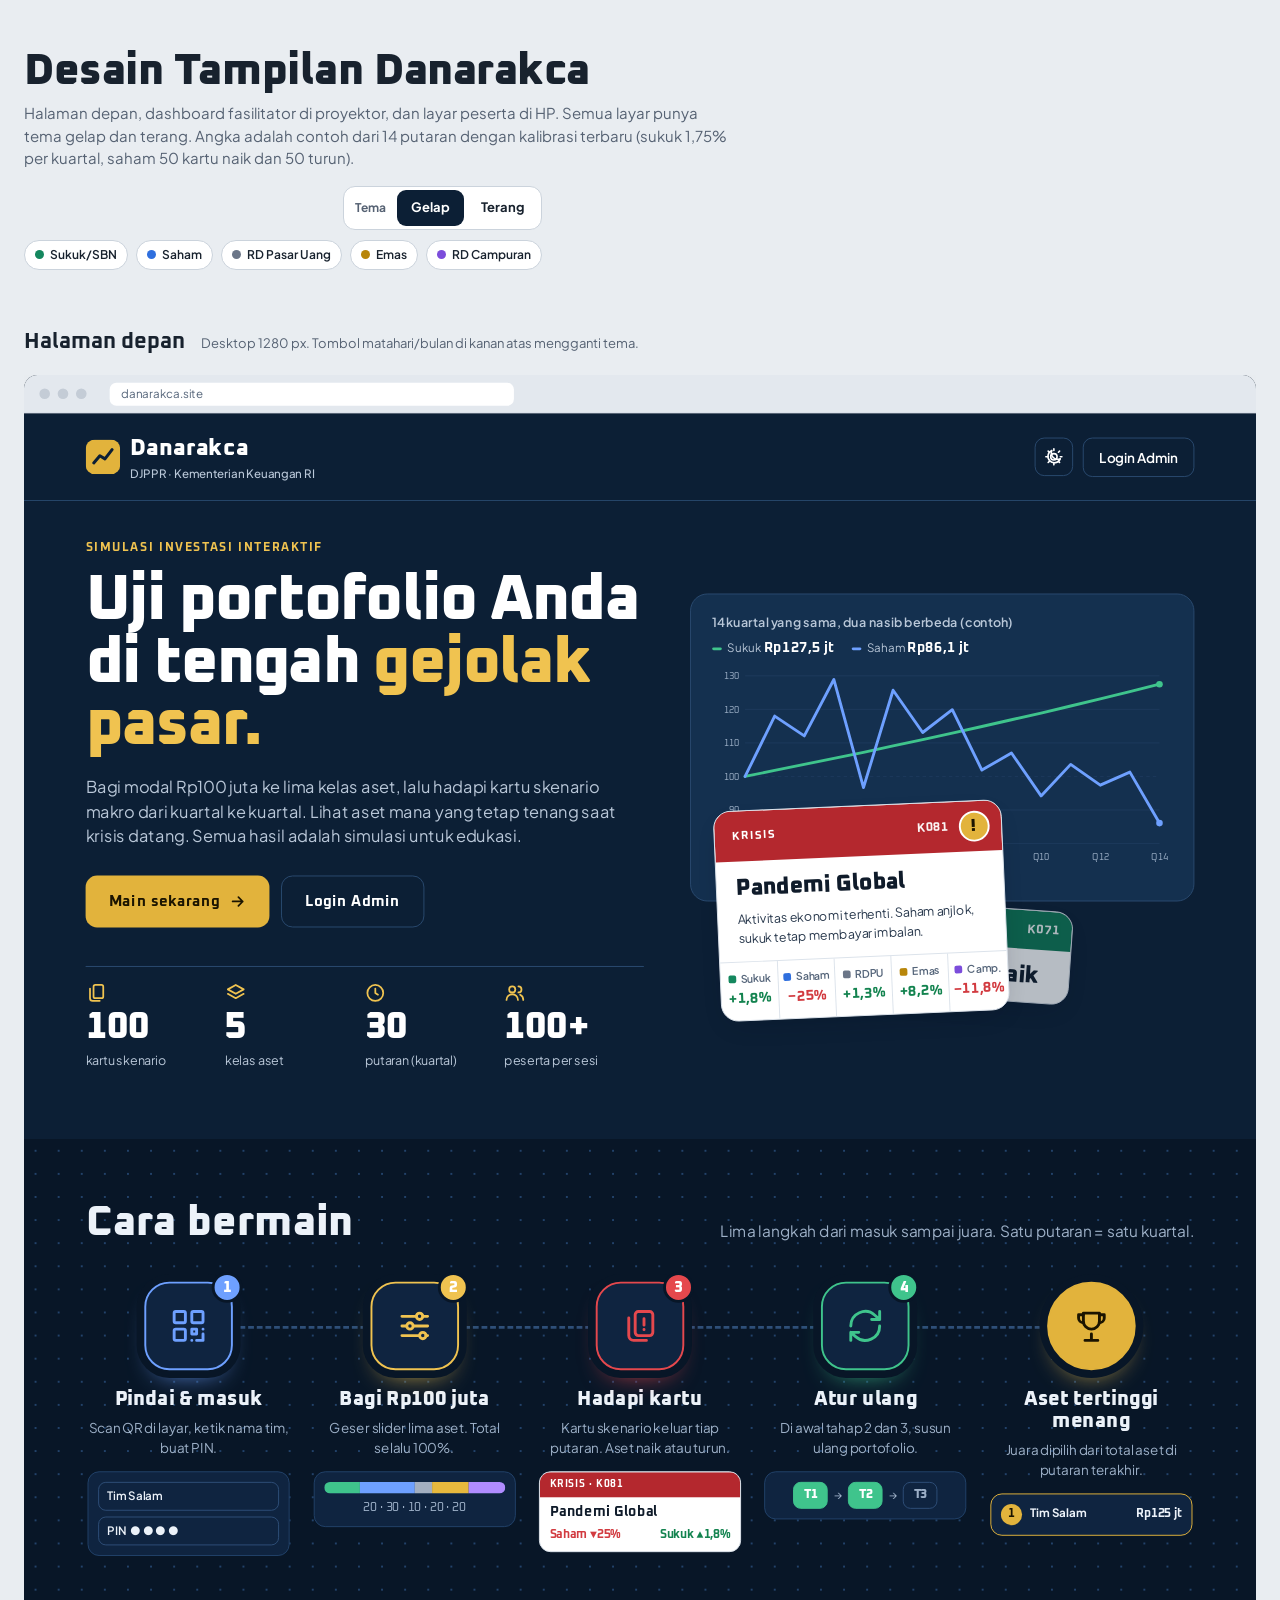
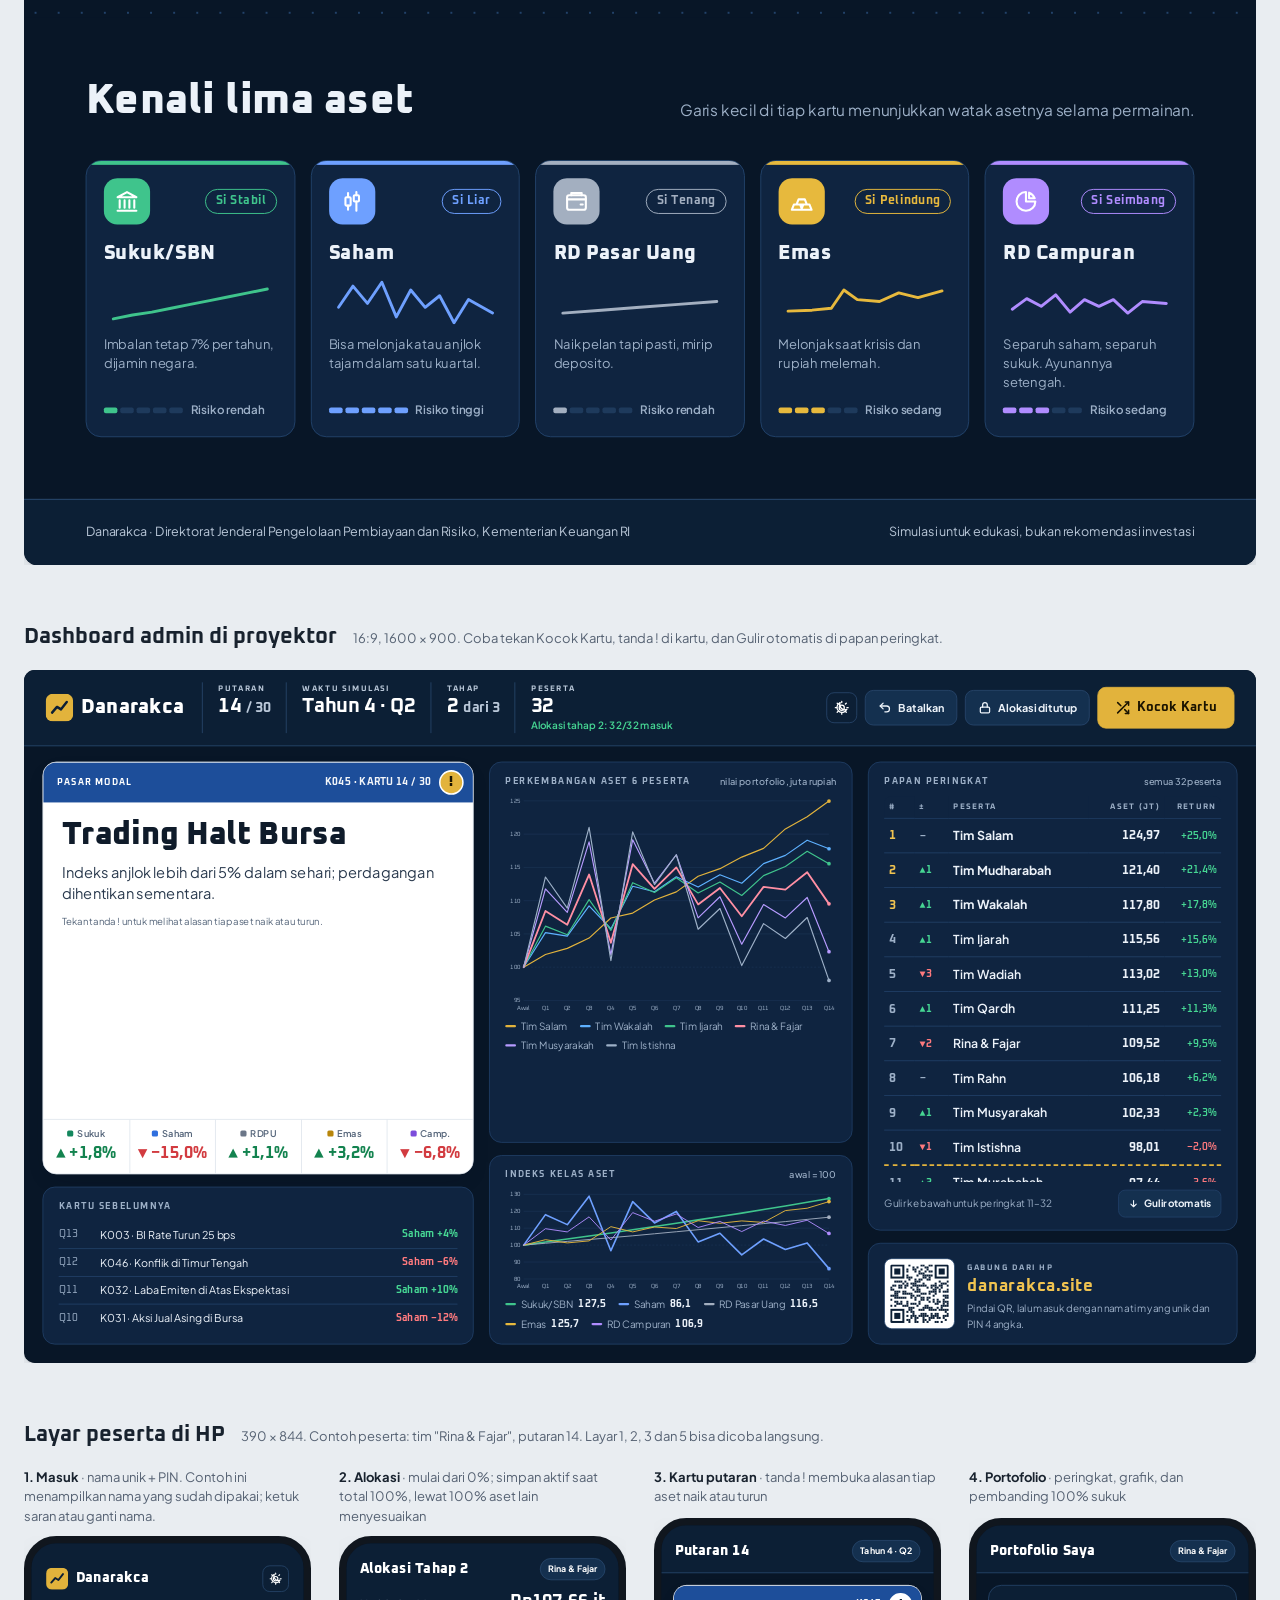
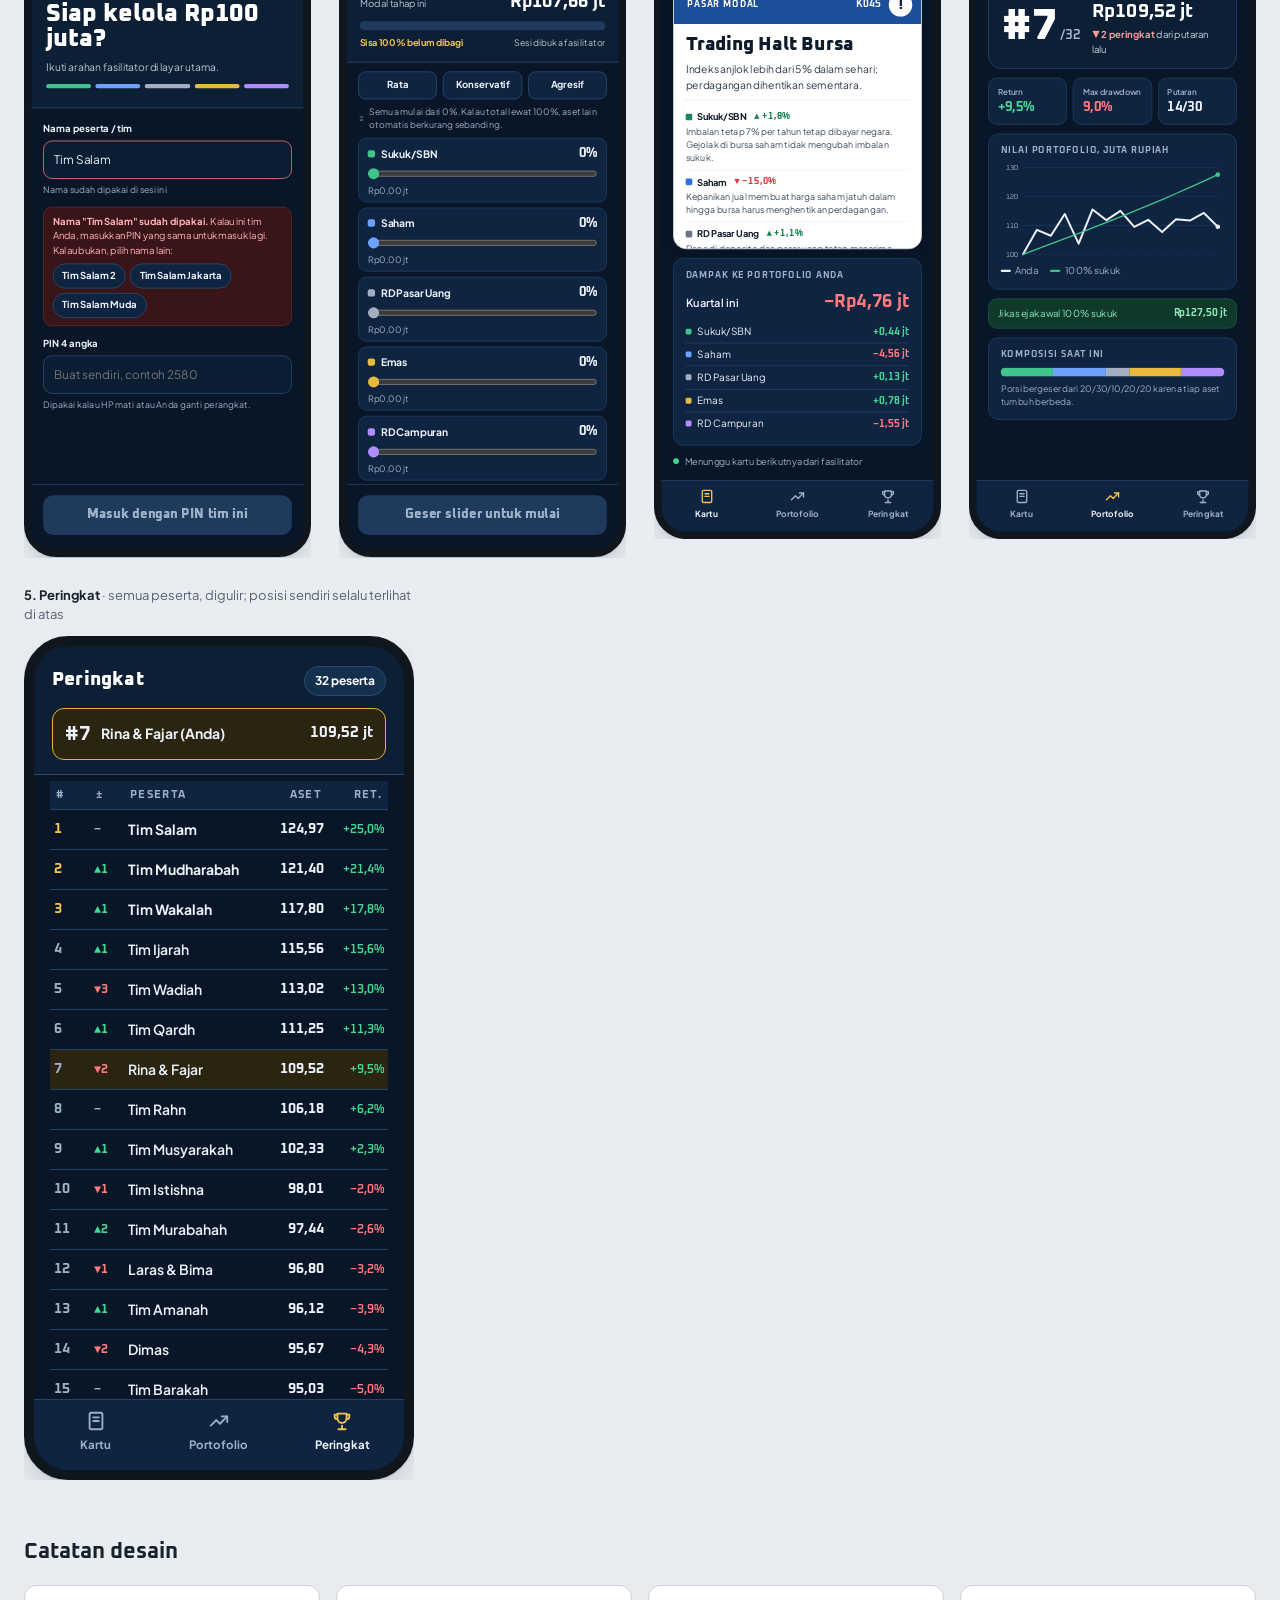
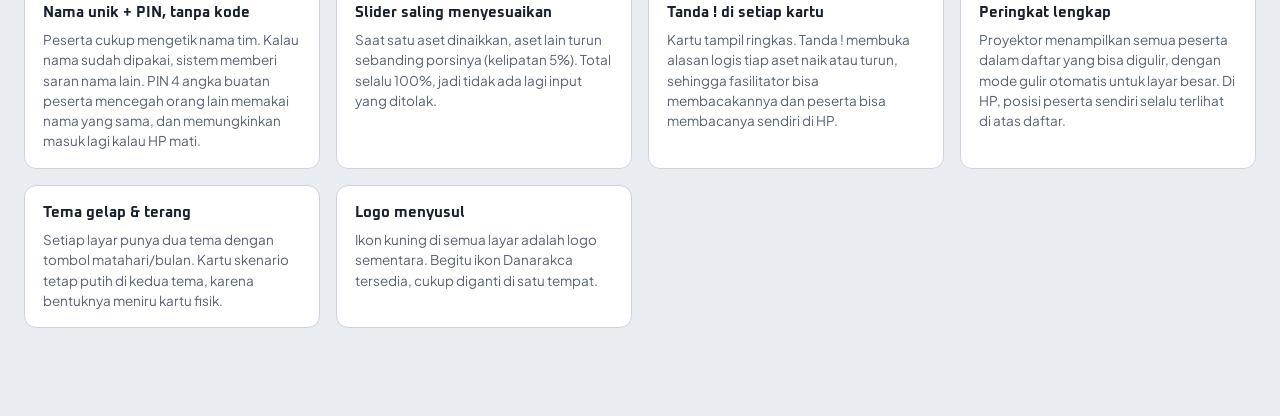
==== index.html @ 81eacc50 "Add files via upload" ====
<!doctype html>
<html lang="id">
<head>
<meta charset="utf-8">
<meta name="viewport" content="width=device-width,initial-scale=1,viewport-fit=cover">
</head>
<body>
<title>Desain Tampilan Danarakca</title>
<meta name="claude:viewport-fit-sides" content="cover">
<link rel="preconnect" href="https://fonts.googleapis.com">
<link rel="preconnect" href="https://fonts.gstatic.com" crossorigin>
<link rel="stylesheet" href="https://fonts.googleapis.com/css2?family=Oxanium:wght@500;600;700;800&family=Plus+Jakarta+Sans:wght@400;500;600;700&display=swap">
<style>
/* Layout: kanvas netral berisi bingkai mockup (desktop, proyektor 16:9, HP) yang diskalakan agar muat lebar layar. Setiap bingkai punya tema UI gelap/terang sendiri. */
:root{
  --cv-bg:#E9EDF1; --cv-ink:#18222E; --cv-muted:#566273; --cv-line:#CBD3DC; --cv-chip:#FFFFFF; --cv-sel:#0C1F35; --cv-sel-ink:#FFFFFF;
  --f-display:"Oxanium","Plus Jakarta Sans",system-ui,sans-serif;
  --f-body:"Plus Jakarta Sans",system-ui,-apple-system,"Segoe UI",sans-serif;
  --f-num:"Oxanium",ui-monospace,"SFMono-Regular",Menlo,monospace;
  /* kartu skenario = "kartu fisik", selalu terang di kedua tema */
  --k-bg:#FFFFFF; --k-ink:#0F1B2A; --k-muted:#55657A; --k-line:#DCE3EB; --k-soft:#F3F6FA;
  --k-up:#13834F; --k-down:#D23B40;
  --k-sukuk:#14875E; --k-saham:#2F6FDE; --k-rdpu:#6B7688; --k-emas:#B8860B; --k-camp:#7C4DDB;
}
@media (prefers-color-scheme: dark){:root:not([data-theme="light"]){--cv-bg:#13171C;--cv-ink:#E6EBF1;--cv-muted:#9AA6B5;--cv-line:#2C3540;--cv-chip:#1C232B;--cv-sel:#E2B33C;--cv-sel-ink:#1B1400;color-scheme:dark}}
:root[data-theme="dark"]{--cv-bg:#13171C;--cv-ink:#E6EBF1;--cv-muted:#9AA6B5;--cv-line:#2C3540;--cv-chip:#1C232B;--cv-sel:#E2B33C;--cv-sel-ink:#1B1400;color-scheme:dark}

/* ===== token UI Danarakca: gelap & terang ===== */
.ui[data-ui="dark"]{
  --u-bg:#081627; --u-band:#0C1F35; --u-surface:#0F2440; --u-surface-2:#14304F; --u-ink:#ECF2F9; --u-muted:#9DB0C7; --u-line:#22426A;
  --u-band-ink:#FFFFFF; --u-band-muted:#B9C7D8; --u-band-line:#2A4A70;
  --u-gold:#E2B33C; --u-gold-text:#F0C350; --u-on-gold:#1B1400;
  --u-up:#46D693; --u-down:#FF7A7E; --u-input:#0B1D33; --u-input-line:#2E4F78; --u-track:#1E3A5C;
  --u-bench-bg:#0F3A2B; --u-bench-ink:#8FE6BC; --u-bench-line:#1E5A42;
  --u-err-bg:#3A1518; --u-err-ink:#FFB4B7; --u-err-line:#6A2A2F;
  --u-me:#2A2410;
  --c-sukuk:#3FC48C; --c-saham:#6EA0FF; --c-rdpu:#A3AFC0; --c-emas:#E7B93D; --c-camp:#B08CFF;
  --t1:#E2B33C; --t2:#5EB1FF; --t3:#3FC48C; --t4:#FF8FA3; --t5:#B79BFF; --t6:#9DB0C7;
  --g-grid:#1F3B5E; --g-tick:#9DB0C7;
  color-scheme:dark;
}
.ui[data-ui="light"]{
  --u-bg:#F3F6FA; --u-band:#FFFFFF; --u-surface:#FFFFFF; --u-surface-2:#EEF2F7; --u-ink:#0F1B2A; --u-muted:#55657A; --u-line:#DCE3EB;
  --u-band-ink:#0C1F35; --u-band-muted:#4D5E73; --u-band-line:#D3DBE5;
  --u-gold:#E2B33C; --u-gold-text:#8A6400; --u-on-gold:#1B1400;
  --u-up:#13834F; --u-down:#D23B40; --u-input:#FFFFFF; --u-input-line:#C3CDD9; --u-track:#E3E8EE;
  --u-bench-bg:#E8F5EF; --u-bench-ink:#0D5A3D; --u-bench-line:#BFE3D2;
  --u-err-bg:#FDECEC; --u-err-ink:#9B1C22; --u-err-line:#F3C2C4;
  --u-me:#FFF6DB;
  --c-sukuk:#14875E; --c-saham:#2F6FDE; --c-rdpu:#6B7688; --c-emas:#B8860B; --c-camp:#7C4DDB;
  --t1:#B8860B; --t2:#2F6FDE; --t3:#14875E; --t4:#C2366F; --t5:#7C4DDB; --t6:#6B7688;
  --g-grid:#E3E8EE; --g-tick:#55657A;
  color-scheme:light;
}
.ui{background:var(--u-bg);color:var(--u-ink)}

*{box-sizing:border-box}
[hidden]{display:none!important}
body{background:var(--cv-bg);color:var(--cv-ink);font-family:var(--f-body);font-size:15px;line-height:1.5;
  padding-left:max(16px,env(safe-area-inset-left,0px));padding-right:max(16px,env(safe-area-inset-right,0px));padding-block:40px 80px}
.wrap{max-width:1680px;margin:0 auto;display:flex;flex-direction:column;gap:56px}
.cv-head{display:flex;flex-wrap:wrap;gap:16px 40px;align-items:flex-end;justify-content:space-between}
.cv-head h1{font-family:var(--f-display);font-weight:800;font-size:clamp(28px,4vw,44px);line-height:1.05;margin:0;letter-spacing:-.01em;text-wrap:balance}
.cv-head p{margin:8px 0 0;color:var(--cv-muted);max-width:64ch}
.cv-tools{display:flex;flex-direction:column;gap:10px;align-items:flex-end}
.seg{display:inline-flex;border:1px solid var(--cv-line);border-radius:12px;padding:3px;background:var(--cv-chip);gap:3px}
.seg span{font-size:12px;font-weight:700;color:var(--cv-muted);padding:0 8px;align-self:center}
.seg button{border:0;background:none;color:var(--cv-ink);font-weight:700;font-size:13px;padding:8px 14px;border-radius:9px;min-height:36px}
.seg button[aria-pressed="true"]{background:var(--cv-sel);color:var(--cv-sel-ink)}
.legend{display:flex;flex-wrap:wrap;gap:8px}
.legend span{display:inline-flex;align-items:center;gap:6px;font-size:12px;font-weight:600;padding:5px 10px;border-radius:999px;background:var(--cv-chip);border:1px solid var(--cv-line)}
.legend i{width:9px;height:9px;border-radius:50%;display:block}
section.board{display:flex;flex-direction:column;gap:16px;min-width:0}
.board-head{display:flex;flex-wrap:wrap;align-items:baseline;gap:6px 16px}
.board-head h2{font-family:var(--f-display);font-size:22px;font-weight:700;margin:0}
.board-head small{color:var(--cv-muted);font-size:13px}
.scaler{position:relative;width:100%;overflow:hidden}
.scaler>.frame{position:absolute;top:0;left:0;transform-origin:0 0}
.frame{box-shadow:0 1px 2px rgba(0,0,0,.08),0 18px 40px -18px rgba(10,25,45,.35)}
.phones{display:flex;flex-wrap:wrap;gap:28px}
.phone-col{display:flex;flex-direction:column;gap:10px;min-width:0;flex:1 1 250px;max-width:390px}
.phone-col .cap{font-size:13px;color:var(--cv-muted);min-height:40px}
.phone-col .cap b{color:var(--cv-ink)}
.notes{display:grid;grid-template-columns:repeat(auto-fit,minmax(260px,1fr));gap:16px}
.note{background:var(--cv-chip);border:1px solid var(--cv-line);border-radius:12px;padding:16px 18px;font-size:13.5px}
.note h3{margin:0 0 6px;font-size:15px;font-family:var(--f-display)}
.note p{margin:0;color:var(--cv-muted)}

/* ====== komponen bersama ====== */
.num{font-family:var(--f-num);font-variant-numeric:tabular-nums;font-weight:700}
.mark{display:inline-flex;align-items:center;gap:10px;font-family:var(--f-display);font-weight:800;letter-spacing:.01em}
.mark svg{flex:none}
button{font:inherit;cursor:pointer}
button:focus-visible,a:focus-visible,input:focus-visible{outline:3px solid #E2B33C;outline-offset:2px}
.themebtn{width:40px;height:40px;border-radius:10px;border:1px solid var(--u-band-line);background:transparent;color:var(--u-band-ink);display:inline-flex;align-items:center;justify-content:center}
.ui[data-ui="dark"] .i-sun{display:none} .ui[data-ui="light"] .i-moon{display:none}

/* Kartu skenario (elemen khas) */
.scard{background:var(--k-bg);color:var(--k-ink);border-radius:18px;overflow:hidden;display:flex;flex-direction:column;border:1px solid var(--k-line);box-shadow:0 10px 30px -16px rgba(5,15,30,.45)}
.scard .band{display:flex;justify-content:space-between;align-items:center;gap:10px;padding:10px 12px 10px 18px;color:#fff;font-size:12px;font-weight:700;letter-spacing:.1em;text-transform:uppercase;font-family:var(--f-display)}
.scard .band .right{display:flex;align-items:center;gap:10px}
.scard .band .num{letter-spacing:.02em;font-size:13px;opacity:.95}
.why-btn{width:32px;height:32px;border-radius:50%;border:2px solid #fff;background:#E2B33C;color:#1B1400;font-family:var(--f-display);font-weight:800;font-size:18px;line-height:1;display:inline-flex;align-items:center;justify-content:center;flex:none;padding:0}
.why-btn[aria-expanded="false"]{animation:nudge 2.4s ease-in-out infinite}
.why-btn[aria-expanded="true"]{background:#fff;color:#0C1F35}
@keyframes nudge{0%,80%,100%{transform:scale(1)}88%{transform:scale(1.18)}}
@media (prefers-reduced-motion:reduce){.why-btn{animation:none!important}}
.scard .body{padding:16px 20px 14px;display:flex;flex-direction:column;gap:10px}
.scard h3{font-family:var(--f-display);font-weight:800;margin:0;line-height:1.05;letter-spacing:-.005em;text-wrap:balance}
.scard .narr{margin:0;color:#2A3A4E}
.scard .hint{margin:0;font-size:12.5px;color:var(--k-muted);display:flex;align-items:center;gap:6px}
.reasons{display:flex;flex-direction:column;gap:0;border-top:1px dashed var(--k-line);padding-top:6px}
.reasons div{display:grid;grid-template-columns:auto 1fr;gap:2px 10px;padding:7px 0;border-top:1px solid #EEF1F5;align-items:start}
.reasons div:first-child{border-top:0}
.reasons .rh{display:flex;align-items:center;gap:6px;font-weight:700;font-size:.9em;white-space:nowrap}
.reasons .rh i{width:9px;height:9px;border-radius:2px;display:block}
.reasons .rv{font-family:var(--f-num);font-weight:700;font-size:.9em}
.reasons p{grid-column:1/-1;margin:0;font-size:.86em;color:#3B4A5C;line-height:1.45}
.impact{display:grid;grid-template-columns:repeat(5,1fr);border-top:1px solid var(--k-line);margin-top:auto}
.impact div{padding:9px 4px 11px;text-align:center;display:flex;flex-direction:column;gap:1px;border-left:1px solid var(--k-line)}
.impact div:first-child{border-left:0}
.impact .lab{font-size:11px;font-weight:600;color:var(--k-muted);display:flex;align-items:center;justify-content:center;gap:5px;white-space:nowrap}
.impact .lab i{width:8px;height:8px;border-radius:2px;display:block}
.impact .val{font-family:var(--f-num);font-weight:700;font-size:15px}
.k-up{color:var(--k-up)} .k-down{color:var(--k-down)}
.up{color:var(--u-up)} .down{color:var(--u-down)}

/* ====== 1. LANDING ====== */
.landing{width:1280px;border-radius:14px;overflow:hidden}
.browser{height:40px;background:#E3E8EE;display:flex;align-items:center;gap:8px;padding:0 16px;border-bottom:1px solid #D3DBE5}
.browser i{width:11px;height:11px;border-radius:50%;background:#C4CCD6;display:block}
.browser span{margin-left:16px;flex:1;max-width:420px;height:24px;border-radius:7px;background:#fff;font-size:12px;color:#55657A;display:flex;align-items:center;padding:0 12px}
.l-nav{display:flex;justify-content:space-between;align-items:center;padding:18px 64px;background:var(--u-band);color:var(--u-band-ink);border-bottom:1px solid var(--u-band-line)}
.l-nav .mark{font-size:24px}
.l-nav .org{font-size:12px;color:var(--u-band-muted);font-weight:500;font-family:var(--f-body);letter-spacing:0;display:block}
.l-nav .navr{display:flex;gap:10px;align-items:center}
.l-nav a{color:var(--u-band-ink);font-size:14px;font-weight:600;text-decoration:none;padding:9px 16px;border:1px solid var(--u-band-line);border-radius:10px}
.l-hero{background:var(--u-band);color:var(--u-band-ink);padding:40px 64px 72px;display:grid;grid-template-columns:1.05fr .95fr;gap:48px;align-items:center}
.l-hero .eyebrow{font-size:12px;font-weight:700;letter-spacing:.16em;text-transform:uppercase;color:var(--u-gold-text);font-family:var(--f-display)}
.l-hero h1{font-family:var(--f-display);font-weight:800;font-size:66px;line-height:.98;letter-spacing:-.02em;margin:14px 0 18px}
.l-hero h1 em{font-style:normal;color:var(--u-gold-text)}
.l-hero p{font-size:17px;color:var(--u-band-muted);max-width:50ch;margin:0}
.l-cta{display:flex;gap:12px;margin-top:28px;flex-wrap:wrap}
.btn{display:inline-flex;align-items:center;gap:10px;height:54px;padding:0 24px;border-radius:12px;font-weight:700;font-size:16px;border:0;text-decoration:none;font-family:var(--f-display);letter-spacing:.02em}
.btn-gold{background:var(--u-gold);color:var(--u-on-gold)}
.btn-ghost{background:transparent;color:var(--u-band-ink);border:1px solid var(--u-band-line)}
.l-stats{display:grid;grid-template-columns:repeat(4,1fr);margin-top:40px;border-top:1px solid var(--u-band-line)}
.l-stats div{padding:16px 16px 0 0}
.l-stats b{display:block;font-family:var(--f-display);font-size:38px;font-weight:800;line-height:1}
.l-stats span{font-size:13px;color:var(--u-band-muted)}
.hero-vis{position:relative;height:440px}
.vis-chart{position:absolute;inset:0 0 120px 0;background:var(--u-surface-2);border:1px solid var(--u-band-line);border-radius:18px;padding:20px 22px}
.vis-chart h4{margin:0;font-size:13px;color:var(--u-band-muted);font-weight:600}
.vis-chart .k{display:flex;gap:18px;margin-top:6px;font-size:12px;color:var(--u-band-muted)}
.vis-chart .k b{font-family:var(--f-num);color:var(--u-band-ink);font-size:15px}
.vis-chart .k i{display:inline-block;width:10px;height:3px;border-radius:2px;vertical-align:middle;margin-right:6px}
.vis-card{position:absolute;left:28px;bottom:0;width:300px;transform:rotate(-2.5deg)}
.vis-card .scard h3{font-size:24px}
.vis-card.back{left:96px;bottom:22px;transform:rotate(4deg);opacity:.7}
.l-sec{padding:64px;background:var(--u-bg)}
.l-sec h2{font-family:var(--f-display);font-size:44px;font-weight:800;margin:0;line-height:1}
.l-sec .lead{color:var(--u-muted);margin:0;max-width:46ch;font-size:16px}
.assets{display:grid;grid-template-columns:repeat(5,1fr);gap:16px}
.asset p{margin:0;font-size:13.5px;color:var(--u-muted)}
.risk{display:flex;align-items:center;gap:8px;font-size:12px;color:var(--u-muted);margin-top:auto}
.risk .bars{display:flex;gap:3px}
.risk .bars i{width:14px;height:6px;border-radius:2px;background:var(--u-track);display:block}
.l-foot{background:var(--u-band);color:var(--u-band-muted);font-size:13px;padding:24px 64px;display:flex;justify-content:space-between;border-top:1px solid var(--u-band-line)}


/* landing: cara bermain & aset (revisi) */
.board-bg{background-color:var(--u-bg);background-image:radial-gradient(var(--u-line) 1.2px,transparent 1.2px);background-size:24px 24px}
.sec-head{display:flex;justify-content:space-between;align-items:flex-end;gap:24px;flex-wrap:wrap;margin-bottom:40px}
.sec-head .lead{margin:0}
.l-stats div{display:flex;flex-direction:column;gap:6px}
.l-stats svg{color:var(--u-gold-text)}
.howto{list-style:none;margin:0;padding:0;position:relative;display:grid;grid-template-columns:repeat(5,1fr);gap:20px}
.howto::before{content:"";position:absolute;left:10%;right:10%;top:46px;border-top:3px dashed var(--u-input-line)}
.stage{position:relative;display:flex;flex-direction:column;align-items:center;text-align:center;gap:8px}
.node{width:92px;height:92px;border-radius:26px;background:var(--u-surface);border:2.5px solid var(--sc);color:var(--sc);display:flex;align-items:center;justify-content:center;position:relative;box-shadow:0 0 0 8px var(--u-bg),0 14px 28px -12px var(--sc)}
.node.goal{background:var(--u-gold);border-color:var(--u-gold);color:#1B1400;border-radius:50%}
.node .lv{position:absolute;top:-12px;right:-12px;min-width:32px;height:32px;padding:0 8px;border-radius:999px;background:var(--sc);color:#fff;font-family:var(--f-display);font-weight:800;font-size:16px;display:flex;align-items:center;justify-content:center;border:3px solid var(--u-bg)}
.stage h3{font-family:var(--f-display);font-size:21px;font-weight:800;margin:10px 0 0;line-height:1.1}
.stage p{margin:0;font-size:14px;color:var(--u-muted);max-width:24ch}
.mini{margin-top:6px;width:100%;max-width:210px;background:var(--u-surface);border:1px solid var(--u-line);border-radius:12px;padding:10px;display:flex;flex-direction:column;gap:6px;font-size:12px;text-align:left}
.mini .fake{display:block;border:1px solid var(--u-input-line);border-radius:8px;padding:5px 8px;color:var(--u-ink);font-weight:600}
.mini-cap{font-family:var(--f-num);color:var(--u-muted);text-align:center}
.mini-card{background:#fff;color:#0F1B2A;border-color:#DCE3EB;padding:0;overflow:hidden;gap:4px}
.mini-card .mc-band{background:#B4282E;color:#fff;font-family:var(--f-display);font-weight:700;font-size:10.5px;letter-spacing:.08em;padding:5px 10px}
.mini-card b{font-family:var(--f-display);font-size:15px;padding:0 10px}
.mini-card .mc-row{display:flex;justify-content:space-between;padding:0 10px 8px;font-family:var(--f-num);font-weight:700}
.tahap{display:flex;align-items:center;justify-content:center;gap:6px}
.tahap i{font-style:normal;font-family:var(--f-display);font-weight:800;padding:4px 10px;border-radius:8px;border:1.5px solid var(--u-input-line);color:var(--u-muted)}
.tahap i.on{background:var(--c-sukuk);border-color:var(--c-sukuk);color:#fff}
.tahap em{font-style:normal;color:var(--u-muted)}
.podium{flex-direction:row;justify-content:space-between;align-items:center;font-weight:700;border-color:var(--u-gold)}
.podium b{display:inline-flex;width:22px;height:22px;border-radius:50%;background:var(--u-gold);color:#1B1400;align-items:center;justify-content:center;margin-right:6px;font-family:var(--f-display)}
.asset{border-radius:16px;padding:18px;background:var(--u-surface);border:1px solid var(--u-line);display:flex;flex-direction:column;gap:10px;position:relative;overflow:hidden}
.asset::after{content:"";position:absolute;left:0;right:0;top:0;height:4px;background:var(--ac)}
.a-top{display:flex;justify-content:space-between;align-items:center}
.a-ico{width:48px;height:48px;border-radius:14px;background:var(--ac);color:#fff;display:flex;align-items:center;justify-content:center}
.a-type{font-family:var(--f-display);font-weight:700;font-size:12px;letter-spacing:.06em;color:var(--ac);border:1.5px solid var(--ac);border-radius:999px;padding:3px 10px}
.asset h3{margin:4px 0 0;font-family:var(--f-display);font-size:21px;font-weight:800}
.spark{width:100%;height:48px;display:block}
.spark polyline{fill:none;stroke:var(--ac);stroke-width:3;stroke-linejoin:round;stroke-linecap:round}
.asset .risk{font-weight:600}
.asset .risk .bars i.f{background:var(--ac)}

/* ====== 2. PROYEKTOR ====== */
.proj{width:1600px;height:900px;border-radius:14px;overflow:hidden;display:grid;grid-template-rows:auto 1fr;font-size:16px}
.pj-top{display:flex;align-items:center;gap:24px;padding:16px 28px;background:var(--u-band);color:var(--u-band-ink);border-bottom:1px solid var(--u-band-line)}
.pj-top .mark{font-size:26px}
.pj-kpis{display:flex;margin-right:auto}
.pj-kpi{padding:0 20px;border-left:1px solid var(--u-band-line);display:flex;flex-direction:column}
.pj-kpi small{font-size:11px;letter-spacing:.14em;text-transform:uppercase;color:var(--u-band-muted);font-weight:700;font-family:var(--f-display)}
.pj-kpi b{font-family:var(--f-display);font-size:26px;font-weight:700;line-height:1.15}
.pj-kpi .dim{color:var(--u-band-muted);font-size:18px}
.pj-kpi .ok{color:var(--u-up);font-size:13px;font-weight:600}
.pj-actions{display:flex;gap:10px;align-items:center}
.pbtn{height:46px;padding:0 16px;border-radius:11px;border:1px solid var(--u-band-line);background:var(--u-surface-2);color:var(--u-ink);font-weight:700;font-size:14px;display:inline-flex;align-items:center;gap:8px}
.pbtn.go{background:var(--u-gold);color:var(--u-on-gold);border-color:var(--u-gold);font-size:17px;padding:0 22px;height:54px;font-family:var(--f-display);letter-spacing:.03em}
.pj-main{display:grid;grid-template-columns:560px 1fr 480px;gap:20px;padding:20px 24px 24px;min-height:0}
.pj-col{display:flex;flex-direction:column;gap:16px;min-height:0;min-width:0}
.pj-panel{background:var(--u-surface);border:1px solid var(--u-line);border-radius:16px;padding:16px 20px;min-width:0}
.pj-panel h4{margin:0 0 10px;font-size:12px;letter-spacing:.14em;text-transform:uppercase;color:var(--u-muted);font-weight:700;display:flex;justify-content:space-between;align-items:center;gap:10px;font-family:var(--f-display)}
.pj-panel h4 span{letter-spacing:0;text-transform:none;font-weight:500;font-family:var(--f-body)}
.proj .scard{flex:1;min-height:0}
.proj .scard .body{flex:1;gap:12px;padding:20px 24px 16px;min-height:0;overflow:auto}
.proj .scard h3{font-size:42px}
.proj .scard .narr{font-size:19px}
.proj .reasons{font-size:15.5px}
.proj .impact .val{font-size:21px}
.proj .impact .lab{font-size:12px}
.flip{animation:flip .55s cubic-bezier(.3,.7,.3,1)}
@keyframes flip{0%{transform:perspective(1200px) rotateY(80deg);opacity:.2}100%{transform:none;opacity:1}}
@media (prefers-reduced-motion:reduce){.flip{animation:none}}
.lb-panel{flex:1;display:flex;flex-direction:column;min-height:0}
.lb-scroll{flex:1;min-height:0;overflow-y:auto;border-radius:10px;scrollbar-width:thin;scrollbar-color:var(--u-line) transparent}
.lb{width:100%;border-collapse:collapse;font-size:16px}
.lb thead th{position:sticky;top:0;background:var(--u-surface);font-size:11px;letter-spacing:.12em;text-transform:uppercase;color:var(--u-muted);text-align:left;padding:6px;font-family:var(--f-display);z-index:1;border-bottom:1px solid var(--u-line)}
.lb thead th.rt{text-align:right}
.lb td{padding:10px 6px;border-top:1px solid var(--u-line)}
.lb tbody tr:first-child td{border-top:0}
.lb .rk{width:40px;font-family:var(--f-num);font-weight:700;color:var(--u-muted)}
.lb tr.top .rk{color:var(--u-gold-text)}
.lb tr.top .nm{font-weight:700}
.lb .mv{width:44px;font-family:var(--f-num);font-size:13px;font-weight:700}
.lb .nm{font-weight:600}
.lb .v{text-align:right;font-family:var(--f-num);font-weight:700}
.lb .r{text-align:right;font-family:var(--f-num);font-size:13px;width:74px;font-weight:600}
.lb tr.cut td{border-top:2px dashed var(--u-gold)}
.lb tr.me td{background:var(--u-me)}
.lb-foot{display:flex;justify-content:space-between;align-items:center;gap:10px;margin-top:10px;font-size:13px;color:var(--u-muted)}
.lb-foot button{height:36px;border-radius:9px;border:1px solid var(--u-line);background:var(--u-surface-2);color:var(--u-ink);font-weight:700;font-size:13px;padding:0 12px;display:inline-flex;align-items:center;gap:6px}
.flat{color:var(--u-muted)}
.chart-box svg{display:block;width:100%;height:auto}
.chart-key{display:flex;flex-wrap:wrap;gap:6px 16px;font-size:13px;color:var(--u-muted);margin-top:8px}
.chart-key span{display:inline-flex;align-items:center;gap:6px}
.chart-key i{width:14px;height:3px;border-radius:2px;display:block}
.chart-key b{color:var(--u-ink);font-family:var(--f-num)}
.hist div{display:grid;grid-template-columns:44px 1fr auto;gap:10px;padding:7px 0;border-top:1px solid var(--u-line);align-items:center;font-size:14px}
.hist div:first-child{border-top:0}
.hist .q{font-family:var(--f-num);color:var(--u-muted);font-size:13px}
.hist .s{font-family:var(--f-num);font-weight:700;font-size:13px}
.join{display:flex;gap:16px;align-items:center}
.qr{width:92px;height:92px;background:#fff;border-radius:10px;padding:7px;flex:none;border:1px solid var(--u-line)}
.join b{font-family:var(--f-display);font-size:22px;color:var(--u-gold-text);letter-spacing:.04em}
.join p{margin:2px 0 0;color:var(--u-muted);font-size:13px}
.join small{font-size:11px;letter-spacing:.14em;text-transform:uppercase;color:var(--u-muted);font-weight:700;font-family:var(--f-display)}

/* ====== 3. HP ====== */
.phone{width:390px;height:844px;border-radius:44px;overflow:hidden;border:10px solid #10161E;display:flex;flex-direction:column;font-size:15px}
.ph-head{background:var(--u-band);color:var(--u-band-ink);padding:20px 18px 16px;display:flex;flex-direction:column;gap:12px;border-bottom:1px solid var(--u-band-line)}
.ph-head .row{display:flex;justify-content:space-between;align-items:center;gap:8px}
.ph-head .mark{font-size:19px}
.ph-pill{font-size:12px;font-weight:700;padding:5px 10px;border-radius:999px;background:var(--u-surface-2);color:var(--u-band-ink);border:1px solid var(--u-band-line)}
.ph-body{flex:1;overflow-y:auto;padding:16px;display:flex;flex-direction:column;gap:12px;scrollbar-width:thin}
.ph-foot{padding:14px 16px 20px;border-top:1px solid var(--u-line);background:var(--u-bg)}
.ph-btn{width:100%;height:54px;border-radius:14px;border:0;background:var(--u-gold);color:var(--u-on-gold);font-weight:800;font-size:17px;font-family:var(--f-display);letter-spacing:.03em}
.ph-btn[disabled]{background:var(--u-track);color:var(--u-muted);cursor:not-allowed}
.field{display:flex;flex-direction:column;gap:6px}
.field label{font-size:13px;font-weight:700}
.field input{height:52px;border-radius:12px;border:1.5px solid var(--u-input-line);background:var(--u-input);padding:0 14px;font:inherit;font-size:16px;color:var(--u-ink)}
.field input.bad{border-color:var(--u-down)}
.field .hint{font-size:12px;color:var(--u-muted)}
.dup{background:var(--u-err-bg);color:var(--u-err-ink);border:1px solid var(--u-err-line);border-radius:12px;padding:10px 12px;font-size:13px;display:flex;flex-direction:column;gap:8px}
.dup .chips{display:flex;flex-wrap:wrap;gap:6px}
.dup .chips button{height:34px;padding:0 12px;border-radius:999px;border:1px solid var(--u-input-line);background:var(--u-surface);color:var(--u-ink);font-weight:700;font-size:13px}
.ok-note{font-size:12.5px;font-weight:700;color:var(--u-up)}
.ok-note.warn{color:var(--u-gold-text)}
.login-hero{padding:30px 20px 26px;background:var(--u-band);color:var(--u-band-ink);display:flex;flex-direction:column;gap:12px;border-bottom:1px solid var(--u-band-line)}
.login-hero h2{font-family:var(--f-display);font-weight:800;font-size:34px;line-height:1;margin:0}
.login-hero p{margin:0;color:var(--u-band-muted);font-size:14px}
.mini-assets{display:flex;gap:6px}
.mini-assets i{flex:1;height:6px;border-radius:3px;display:block}
.alloc-total{display:flex;flex-direction:column;gap:8px}
.alloc-total .row{display:flex;justify-content:space-between;align-items:baseline}
.alloc-total .row b{font-size:24px}
.stack{display:flex;height:12px;border-radius:6px;overflow:hidden;background:var(--u-track)}
.stack i{display:block;height:100%;transition:width .2s}
.presets{display:flex;gap:8px}
.presets button{flex:1;height:38px;border-radius:10px;border:1px solid var(--u-input-line);background:var(--u-surface);font-weight:700;font-size:13px;color:var(--u-ink)}
.autonote{font-size:12px;color:var(--u-muted);display:flex;gap:6px;align-items:center}
.slider{display:grid;grid-template-columns:1fr auto;gap:0 10px;align-items:center;background:var(--u-surface);border:1px solid var(--u-line);border-radius:12px;padding:8px 12px 6px}
.slider label{font-weight:700;font-size:14px;display:flex;align-items:center;gap:8px}
.slider label i{width:10px;height:10px;border-radius:3px;display:block}
.slider .pct{font-family:var(--f-num);font-weight:700;font-size:17px}
.slider .rp{grid-column:1/-1;font-size:12px;color:var(--u-muted)}
.slider input[type=range]{grid-column:1/-1;width:100%;margin:2px 0;height:24px}
.phone .scard h3{font-size:26px}
.phone .scard .narr{font-size:14px}
.phone .scard .body{padding:14px 16px 12px}
.phone .reasons{font-size:14px}
.phone .impact .val{font-size:13px}
.phone .impact .lab{font-size:10px}
.mine{background:var(--u-surface);border:1px solid var(--u-line);border-radius:14px;padding:14px 16px;display:flex;flex-direction:column;gap:8px}
.mine h4{margin:0;font-size:12px;letter-spacing:.1em;text-transform:uppercase;color:var(--u-muted);font-family:var(--f-display)}
.mine .big{display:flex;justify-content:space-between;align-items:baseline}
.mine .big b{font-size:24px}
.contrib div{display:flex;justify-content:space-between;padding:5px 0;border-top:1px solid var(--u-line);font-size:13.5px}
.contrib div:first-child{border-top:0}
.contrib span{display:flex;align-items:center;gap:8px}
.contrib i{width:8px;height:8px;border-radius:2px;display:block}
.rankcard{background:#0C1F35;color:#fff;border-radius:18px;padding:16px 18px;display:grid;grid-template-columns:auto 1fr;gap:2px 16px;align-items:center;border:1px solid #2A4A70}
.rankcard .pos{font-family:var(--f-display);font-weight:800;font-size:58px;line-height:.9;grid-row:span 2}
.rankcard .pos small{font-size:18px;color:#A9BBD0;font-weight:600}
.rankcard .val{font-family:var(--f-num);font-size:26px;font-weight:700}
.rankcard .sub{font-size:13px;color:#C9D6E5}
.kpi3{display:grid;grid-template-columns:repeat(3,1fr);gap:8px}
.kpi3 div{background:var(--u-surface);border:1px solid var(--u-line);border-radius:12px;padding:10px 12px;display:flex;flex-direction:column}
.kpi3 small{font-size:11px;color:var(--u-muted);font-weight:600}
.kpi3 b{font-size:17px}
.bench{display:flex;justify-content:space-between;align-items:center;font-size:13px;background:var(--u-bench-bg);border:1px solid var(--u-bench-line);color:var(--u-bench-ink);border-radius:12px;padding:10px 12px}
.tabs{display:grid;grid-template-columns:repeat(3,1fr);border-top:1px solid var(--u-line);background:var(--u-surface)}
.tabs button{border:0;background:none;padding:10px 0 16px;font-size:11.5px;font-weight:700;color:var(--u-muted);display:flex;flex-direction:column;align-items:center;gap:4px}
.tabs button[aria-current="page"]{color:var(--u-ink)}
.tabs button[aria-current="page"] svg{color:var(--u-gold-text)}
.wait{font-size:12.5px;color:var(--u-muted);display:flex;align-items:center;gap:8px}
.dot{width:8px;height:8px;border-radius:50%;background:var(--u-up);display:block;animation:pulse 1.6s infinite}
@keyframes pulse{50%{opacity:.3}}
@media (prefers-reduced-motion:reduce){.dot{animation:none}}
.myrow{display:grid;grid-template-columns:auto 1fr auto;gap:10px;align-items:center;background:var(--u-me);border:1px solid var(--u-gold);border-radius:12px;padding:10px 12px;font-size:14px;color:var(--u-ink)}
.myrow .num{font-size:15px}
.phone .lb{font-size:14px}
.phone .lb td{padding:9px 4px}
.phone .lb .r{width:60px;font-size:12px}
.phone .lb .mv{width:34px;font-size:12px}
</style>

<svg width="0" height="0" style="position:absolute" aria-hidden="true">
  <!-- Logo sementara: ganti isi simbol ini dengan ikon Danarakca, semua tempat logo ikut berubah -->
  <symbol id="logo-mark" viewBox="0 0 34 34"><rect width="34" height="34" rx="9" fill="#E2B33C"/><path d="M8 23 L14 16 L19 19 L26 10" stroke="#0C1F35" stroke-width="3" fill="none" stroke-linecap="round" stroke-linejoin="round"/></symbol>
  <symbol id="i-sunmoon" viewBox="0 0 24 24"><g class="i-sun" fill="none" stroke="currentColor" stroke-width="2" stroke-linecap="round"><circle cx="12" cy="12" r="4"/><path d="M12 2v2M12 20v2M4.9 4.9l1.4 1.4M17.7 17.7l1.4 1.4M2 12h2M20 12h2M4.9 19.1l1.4-1.4M17.7 6.3l1.4-1.4"/></g><path class="i-moon" d="M20 14.5A8 8 0 0 1 9.5 4a8 8 0 1 0 10.5 10.5z" fill="none" stroke="currentColor" stroke-width="2" stroke-linejoin="round"/></symbol>
</svg>

<div class="wrap">
  <header class="cv-head">
    <div>
      <h1>Desain Tampilan Danarakca</h1>
      <p>Halaman depan, dashboard fasilitator di proyektor, dan layar peserta di HP. Semua layar punya tema gelap dan terang. Angka adalah contoh dari 14 putaran dengan kalibrasi terbaru (sukuk 1,75% per kuartal, saham 50 kartu naik dan 50 turun).</p>
    </div>
    <div class="cv-tools">
      <div class="seg" role="group" aria-label="Tema tampilan Danarakca">
        <span>Tema</span>
        <button type="button" data-set="dark" aria-pressed="true">Gelap</button>
        <button type="button" data-set="light" aria-pressed="false">Terang</button>
      </div>
      <div class="legend" aria-label="Warna kelas aset">
        <span><i style="background:#14875E"></i>Sukuk/SBN</span>
        <span><i style="background:#2F6FDE"></i>Saham</span>
        <span><i style="background:#6B7688"></i>RD Pasar Uang</span>
        <span><i style="background:#B8860B"></i>Emas</span>
        <span><i style="background:#7C4DDB"></i>RD Campuran</span>
      </div>
    </div>
  </header>

  <!-- ================= 1. HALAMAN DEPAN ================= -->
  <section class="board" aria-labelledby="b1">
    <div class="board-head"><h2 id="b1">Halaman depan</h2><small>Desktop 1280 px. Tombol matahari/bulan di kanan atas mengganti tema.</small></div>
    <div class="scaler" data-w="1280">
      <div class="frame landing ui" data-ui="dark">
        <div class="browser" aria-hidden="true"><i></i><i></i><i></i><span>danarakca.site</span></div>
        <nav class="l-nav">
          <span class="mark"><svg width="36" height="36" aria-hidden="true"><use href="#logo-mark"/></svg><span>Danarakca<span class="org">DJPPR · Kementerian Keuangan RI</span></span></span>
          <div class="navr">
            <button class="themebtn" type="button" aria-label="Ganti tema gelap/terang"><svg width="20" height="20"><use href="#i-sunmoon"/></svg></button>
            <a href="#b2">Login Admin</a>
          </div>
        </nav>
        <div class="l-hero">
          <div>
            <div class="eyebrow">Simulasi investasi interaktif</div>
            <h1>Uji portofolio Anda di tengah <em>gejolak pasar.</em></h1>
            <p>Bagi modal Rp100 juta ke lima kelas aset, lalu hadapi kartu skenario makro dari kuartal ke kuartal. Lihat aset mana yang tetap tenang saat krisis datang. Semua hasil adalah simulasi untuk edukasi.</p>
            <div class="l-cta">
              <a class="btn btn-gold" href="#b3">Main sekarang <svg width="18" height="18" viewBox="0 0 24 24" fill="none" stroke="currentColor" stroke-width="2.4" stroke-linecap="round" stroke-linejoin="round" aria-hidden="true"><path d="M5 12h14M13 6l6 6-6 6"/></svg></a>
              <a class="btn btn-ghost" href="#b2">Login Admin</a>
            </div>
            <div class="l-stats">
              <div><svg width="22" height="22" viewBox="0 0 24 24" fill="none" stroke="currentColor" stroke-width="2" stroke-linecap="round" stroke-linejoin="round" aria-hidden="true"><rect x="9" y="3" width="11" height="15" rx="2"/><path d="M5 7v11a3 3 0 0 0 3 3h8"/></svg><b>100</b><span>kartu skenario</span></div>
              <div><svg width="22" height="22" viewBox="0 0 24 24" fill="none" stroke="currentColor" stroke-width="2" stroke-linecap="round" stroke-linejoin="round" aria-hidden="true"><path d="M12 3l9 5-9 5-9-5z"/><path d="M3 13l9 5 9-5"/></svg><b>5</b><span>kelas aset</span></div>
              <div><svg width="22" height="22" viewBox="0 0 24 24" fill="none" stroke="currentColor" stroke-width="2" stroke-linecap="round" stroke-linejoin="round" aria-hidden="true"><circle cx="12" cy="12" r="9"/><path d="M12 7v5l3 2"/></svg><b>30</b><span>putaran (kuartal)</span></div>
              <div><svg width="22" height="22" viewBox="0 0 24 24" fill="none" stroke="currentColor" stroke-width="2" stroke-linecap="round" stroke-linejoin="round" aria-hidden="true"><circle cx="9" cy="8" r="3.5"/><path d="M2.5 20a6.5 6.5 0 0 1 13 0M16 4.5a3.5 3.5 0 0 1 0 7M18 14a6.5 6.5 0 0 1 3.5 6"/></svg><b>100+</b><span>peserta per sesi</span></div>
            </div>
          </div>
          <div class="hero-vis">
            <div class="vis-chart">
              <h4>14 kuartal yang sama, dua nasib berbeda (contoh)</h4>
              <div class="k"><span><i style="background:var(--c-sukuk)"></i>Sukuk <b>Rp127,5 jt</b></span><span><i style="background:var(--c-saham)"></i>Saham <b>Rp86,1 jt</b></span></div>
              <div class="chart-box" id="heroChart" style="margin-top:8px"></div>
            </div>
            <div class="vis-card back" aria-hidden="true"><div class="scard"><div class="band" style="background:#0E7A55"><span>Fiskal &amp; SBN</span><span class="num">K071</span></div><div class="body"><h3>Rating Indonesia Naik</h3></div></div></div>
            <div class="vis-card"><div class="scard"><div class="band" style="background:#B4282E"><span>Krisis</span><span class="right"><span class="num">K081</span><span class="why-btn" aria-hidden="true" style="animation:none">!</span></span></div><div class="body"><h3>Pandemi Global</h3><p class="narr" style="font-size:13px">Aktivitas ekonomi terhenti. Saham anjlok, sukuk tetap membayar imbalan.</p></div>
              <div class="impact"><div><span class="lab"><i style="background:var(--k-sukuk)"></i>Sukuk</span><span class="val k-up">+1,8%</span></div><div><span class="lab"><i style="background:var(--k-saham)"></i>Saham</span><span class="val k-down">−25%</span></div><div><span class="lab"><i style="background:var(--k-rdpu)"></i>RDPU</span><span class="val k-up">+1,3%</span></div><div><span class="lab"><i style="background:var(--k-emas)"></i>Emas</span><span class="val k-up">+8,2%</span></div><div><span class="lab"><i style="background:var(--k-camp)"></i>Camp.</span><span class="val k-down">−11,8%</span></div></div>
            </div></div>
          </div>
        </div>
        <div class="l-sec board-bg">
          <div class="sec-head"><h2>Cara bermain</h2><p class="lead">Lima langkah dari masuk sampai juara. Satu putaran = satu kuartal.</p></div>
          <ol class="howto">
            <li class="stage" style="--sc:var(--c-saham)">
              <div class="node"><span class="lv">1</span><svg width="40" height="40" viewBox="0 0 24 24" fill="none" stroke="currentColor" stroke-width="1.8" stroke-linecap="round" stroke-linejoin="round" aria-hidden="true"><rect x="3" y="3" width="7" height="7" rx="1"/><rect x="14" y="3" width="7" height="7" rx="1"/><rect x="3" y="14" width="7" height="7" rx="1"/><path d="M14 14h3v3h-3zM21 14v.01M14 21h.01M17 21h4v-4"/></svg></div>
              <h3>Pindai &amp; masuk</h3>
              <p>Scan QR di layar, ketik nama tim, buat PIN.</p>
              <div class="mini"><span class="fake">Tim Salam</span><span class="fake">PIN&nbsp; ● ● ● ●</span></div>
            </li>
            <li class="stage" style="--sc:var(--u-gold-text)">
              <div class="node"><span class="lv">2</span><svg width="40" height="40" viewBox="0 0 24 24" fill="none" stroke="currentColor" stroke-width="1.8" stroke-linecap="round" aria-hidden="true"><path d="M4 6h9M17 6h3M4 12h3M11 12h9M4 18h11M19 18h1"/><circle cx="15" cy="6" r="2"/><circle cx="9" cy="12" r="2"/><circle cx="17" cy="18" r="2"/></svg></div>
              <h3>Bagi Rp100 juta</h3>
              <p>Geser slider lima aset. Total selalu 100%.</p>
              <div class="mini"><div class="stack" aria-hidden="true"><i style="width:20%;background:var(--c-sukuk)"></i><i style="width:30%;background:var(--c-saham)"></i><i style="width:10%;background:var(--c-rdpu)"></i><i style="width:20%;background:var(--c-emas)"></i><i style="width:20%;background:var(--c-camp)"></i></div><span class="mini-cap">20 · 30 · 10 · 20 · 20</span></div>
            </li>
            <li class="stage" style="--sc:#E5484D">
              <div class="node"><span class="lv">3</span><svg width="40" height="40" viewBox="0 0 24 24" fill="none" stroke="currentColor" stroke-width="1.8" stroke-linecap="round" stroke-linejoin="round" aria-hidden="true"><rect x="9" y="3" width="11" height="15" rx="2"/><path d="M5 7v11a3 3 0 0 0 3 3h8"/><path d="M14.5 7.5v4M14.5 14.2v.1"/></svg></div>
              <h3>Hadapi kartu</h3>
              <p>Kartu skenario keluar tiap putaran. Aset naik atau turun.</p>
              <div class="mini mini-card"><span class="mc-band">KRISIS · K081</span><b>Pandemi Global</b><span class="mc-row"><span class="k-down">Saham ▼25%</span><span class="k-up">Sukuk ▲1,8%</span></span></div>
            </li>
            <li class="stage" style="--sc:var(--c-sukuk)">
              <div class="node"><span class="lv">4</span><svg width="40" height="40" viewBox="0 0 24 24" fill="none" stroke="currentColor" stroke-width="1.8" stroke-linecap="round" stroke-linejoin="round" aria-hidden="true"><path d="M3 12a9 9 0 0 1 15-6.7L21 8M21 3v5h-5M21 12a9 9 0 0 1-15 6.7L3 16M3 21v-5h5"/></svg></div>
              <h3>Atur ulang</h3>
              <p>Di awal tahap 2 dan 3, susun ulang portofolio.</p>
              <div class="mini"><span class="tahap"><i class="on">T1</i><em>→</em><i class="on">T2</i><em>→</em><i>T3</i></span></div>
            </li>
            <li class="stage" style="--sc:var(--u-gold-text)">
              <div class="node goal"><svg width="40" height="40" viewBox="0 0 24 24" fill="none" stroke="currentColor" stroke-width="1.8" stroke-linecap="round" stroke-linejoin="round" aria-hidden="true"><path d="M8 21h8M12 17v4M7 4h10v5a5 5 0 0 1-10 0z"/><path d="M17 5h3v2a3 3 0 0 1-3 3M7 5H4v2a3 3 0 0 0 3 3"/></svg></div>
              <h3>Aset tertinggi menang</h3>
              <p>Juara dipilih dari total aset di putaran terakhir.</p>
              <div class="mini podium"><span><b>1</b> Tim Salam</span><span class="num">Rp125 jt</span></div>
            </li>
          </ol>
        </div>
        <div class="l-sec">
          <div class="sec-head"><h2>Kenali lima aset</h2><p class="lead">Garis kecil di tiap kartu menunjukkan watak asetnya selama permainan.</p></div>
          <div class="assets">
            <div class="asset" style="--ac:var(--c-sukuk)">
              <div class="a-top"><span class="a-ico"><svg width="26" height="26" viewBox="0 0 24 24" fill="none" stroke="currentColor" stroke-width="2" stroke-linecap="round" stroke-linejoin="round" aria-hidden="true"><path d="M3 21h18M5 18v-7M9.7 18v-7M14.3 18v-7M19 18v-7M12 3l9 5H3z"/></svg></span><span class="a-type">Si Stabil</span></div>
              <h3>Sukuk/SBN</h3>
              <svg class="spark" viewBox="0 0 160 48" aria-hidden="true"><polyline points="0,42 20,38 40,35 60,31 80,27 100,23 120,19 140,15 160,11"/></svg>
              <p>Imbalan tetap 7% per tahun, dijamin negara.</p>
              <div class="risk"><span class="bars"><i class="f"></i><i></i><i></i><i></i><i></i></span>Risiko rendah</div>
            </div>
            <div class="asset" style="--ac:var(--c-saham)">
              <div class="a-top"><span class="a-ico"><svg width="26" height="26" viewBox="0 0 24 24" fill="none" stroke="currentColor" stroke-width="2" stroke-linecap="round" stroke-linejoin="round" aria-hidden="true"><path d="M8 4v4M8 16v4M16 3v3M16 12v9"/><rect x="5.5" y="8" width="5" height="8" rx="1"/><rect x="13.5" y="6" width="5" height="6" rx="1"/></svg></span><span class="a-type">Si Liar</span></div>
              <h3>Saham</h3>
              <svg class="spark" viewBox="0 0 160 48" aria-hidden="true"><polyline points="0,30 15,8 30,26 45,4 60,40 75,12 90,30 105,18 120,46 135,22 160,36"/></svg>
              <p>Bisa melonjak atau anjlok tajam dalam satu kuartal.</p>
              <div class="risk"><span class="bars"><i class="f"></i><i class="f"></i><i class="f"></i><i class="f"></i><i class="f"></i></span>Risiko tinggi</div>
            </div>
            <div class="asset" style="--ac:var(--c-rdpu)">
              <div class="a-top"><span class="a-ico"><svg width="26" height="26" viewBox="0 0 24 24" fill="none" stroke="currentColor" stroke-width="2" stroke-linecap="round" stroke-linejoin="round" aria-hidden="true"><rect x="3" y="6" width="18" height="14" rx="2"/><path d="M3 10h18M16 15h2M7 6V4h10v2"/></svg></span><span class="a-type">Si Tenang</span></div>
              <h3>RD Pasar Uang</h3>
              <svg class="spark" viewBox="0 0 160 48" aria-hidden="true"><polyline points="0,36 40,33 80,30 120,27 160,24"/></svg>
              <p>Naik pelan tapi pasti, mirip deposito.</p>
              <div class="risk"><span class="bars"><i class="f"></i><i></i><i></i><i></i><i></i></span>Risiko rendah</div>
            </div>
            <div class="asset" style="--ac:var(--c-emas)">
              <div class="a-top"><span class="a-ico"><svg width="26" height="26" viewBox="0 0 24 24" fill="none" stroke="currentColor" stroke-width="2" stroke-linejoin="round" aria-hidden="true"><path d="M2.5 20l2-5h6l2 5zM11.5 20l2-5h6l2 5zM7 15l2-5h6l2 5z"/></svg></span><span class="a-type">Si Pelindung</span></div>
              <h3>Emas</h3>
              <svg class="spark" viewBox="0 0 160 48" aria-hidden="true"><polyline points="0,34 25,33 45,31 58,12 72,22 95,24 115,15 135,20 160,13"/></svg>
              <p>Melonjak saat krisis dan rupiah melemah.</p>
              <div class="risk"><span class="bars"><i class="f"></i><i class="f"></i><i class="f"></i><i></i><i></i></span>Risiko sedang</div>
            </div>
            <div class="asset" style="--ac:var(--c-camp)">
              <div class="a-top"><span class="a-ico"><svg width="26" height="26" viewBox="0 0 24 24" fill="none" stroke="currentColor" stroke-width="2" stroke-linecap="round" stroke-linejoin="round" aria-hidden="true"><path d="M21 12A9 9 0 1 1 12 3v9z"/><path d="M15 3.6A9 9 0 0 1 20.4 9H15z"/></svg></span><span class="a-type">Si Seimbang</span></div>
              <h3>RD Campuran</h3>
              <svg class="spark" viewBox="0 0 160 48" aria-hidden="true"><polyline points="0,32 15,21 30,29 45,17 60,35 75,22 90,29 105,22 120,36 135,24 160,26"/></svg>
              <p>Separuh saham, separuh sukuk. Ayunannya setengah.</p>
              <div class="risk"><span class="bars"><i class="f"></i><i class="f"></i><i class="f"></i><i></i><i></i></span>Risiko sedang</div>
            </div>
          </div>
        </div>
        <footer class="l-foot"><span>Danarakca · Direktorat Jenderal Pengelolaan Pembiayaan dan Risiko, Kementerian Keuangan RI</span><span>Simulasi untuk edukasi, bukan rekomendasi investasi</span></footer>
      </div>
    </div>
  </section>

  <!-- ================= 2. DASHBOARD ADMIN ================= -->
  <section class="board" aria-labelledby="b2">
    <div class="board-head"><h2 id="b2">Dashboard admin di proyektor</h2><small>16:9, 1600 × 900. Coba tekan Kocok Kartu, tanda ! di kartu, dan Gulir otomatis di papan peringkat.</small></div>
    <div class="scaler" data-w="1600">
      <div class="frame proj ui" data-ui="dark">
        <div class="pj-top">
          <span class="mark"><svg width="36" height="36" aria-hidden="true"><use href="#logo-mark"/></svg>Danarakca</span>
          <div class="pj-kpis">
            <div class="pj-kpi"><small>Putaran</small><b><span id="pjRound">14</span> <span class="dim">/ 30</span></b></div>
            <div class="pj-kpi"><small>Waktu simulasi</small><b id="pjTime">Tahun 4 · Q2</b></div>
            <div class="pj-kpi"><small>Tahap</small><b>2 <span class="dim">dari 3</span></b></div>
            <div class="pj-kpi"><small>Peserta</small><b>32</b><span class="ok">Alokasi tahap 2: 32/32 masuk</span></div>
          </div>
          <div class="pj-actions">
            <button class="themebtn" type="button" aria-label="Ganti tema gelap/terang"><svg width="20" height="20"><use href="#i-sunmoon"/></svg></button>
            <button class="pbtn" type="button"><svg width="18" height="18" viewBox="0 0 24 24" fill="none" stroke="currentColor" stroke-width="2.2" stroke-linecap="round" stroke-linejoin="round" aria-hidden="true"><path d="M9 14 4 9l5-5"/><path d="M4 9h11a5 5 0 0 1 0 10h-3"/></svg>Batalkan</button>
            <button class="pbtn" type="button"><svg width="18" height="18" viewBox="0 0 24 24" fill="none" stroke="currentColor" stroke-width="2.2" stroke-linecap="round" stroke-linejoin="round" aria-hidden="true"><rect x="4" y="11" width="16" height="10" rx="2"/><path d="M8 11V7a4 4 0 0 1 8 0v4"/></svg>Alokasi ditutup</button>
            <button class="pbtn go" type="button" id="shuffle"><svg width="20" height="20" viewBox="0 0 24 24" fill="none" stroke="currentColor" stroke-width="2.4" stroke-linecap="round" stroke-linejoin="round" aria-hidden="true"><path d="M16 3h5v5"/><path d="M4 20 21 3"/><path d="M21 16v5h-5"/><path d="M15 15l6 6"/><path d="M4 4l5 5"/></svg>Kocok Kartu</button>
          </div>
        </div>
        <div class="pj-main">
          <div class="pj-col">
            <div class="scard" id="pjCard"></div>
            <div class="pj-panel">
              <h4>Kartu sebelumnya</h4>
              <div class="hist" id="pjHist"></div>
            </div>
          </div>
          <div class="pj-col">
            <div class="pj-panel" style="flex:1">
              <h4>Perkembangan aset 6 peserta <span>nilai portofolio, juta rupiah</span></h4>
              <div class="chart-box" id="teamChart"></div>
              <div class="chart-key" id="teamKey"></div>
            </div>
            <div class="pj-panel">
              <h4>Indeks kelas aset <span>awal = 100</span></h4>
              <div class="chart-box" id="assetChart"></div>
              <div class="chart-key" id="assetKey"></div>
            </div>
          </div>
          <div class="pj-col">
            <div class="pj-panel lb-panel">
              <h4>Papan peringkat <span>semua 32 peserta</span></h4>
              <div class="lb-scroll" id="lbScroll" tabindex="0" aria-label="Daftar peringkat, gulir untuk melihat semua peserta">
                <table class="lb"><thead><tr><th>#</th><th>±</th><th>Peserta</th><th class="rt">Aset (jt)</th><th class="rt">Return</th></tr></thead><tbody id="lbBody"></tbody></table>
              </div>
              <div class="lb-foot"><span>Gulir ke bawah untuk peringkat 11–32</span><button type="button" id="autoScroll" aria-pressed="false"><svg width="14" height="14" viewBox="0 0 24 24" fill="none" stroke="currentColor" stroke-width="2.4" stroke-linecap="round" stroke-linejoin="round" aria-hidden="true"><path d="M12 5v14M6 13l6 6 6-6"/></svg><span>Gulir otomatis</span></button></div>
            </div>
            <div class="pj-panel">
              <div class="join">
                <svg class="qr" viewBox="0 0 29 29" role="img" aria-label="Kode QR tautan peserta (contoh)" id="qr"></svg>
                <div><small>Gabung dari HP</small><br><b>danarakca.site</b><p>Pindai QR, lalu masuk dengan nama tim yang unik dan PIN 4 angka.</p></div>
              </div>
            </div>
          </div>
        </div>
      </div>
    </div>
  </section>

  <!-- ================= 3. LAYAR PESERTA ================= -->
  <section class="board" aria-labelledby="b3">
    <div class="board-head"><h2 id="b3">Layar peserta di HP</h2><small>390 × 844. Contoh peserta: tim "Rina &amp; Fajar", putaran 14. Layar 1, 2, 3 dan 5 bisa dicoba langsung.</small></div>
    <div class="phones">

      <div class="phone-col">
        <div class="cap"><b>1. Masuk</b> · nama unik + PIN. Contoh ini menampilkan nama yang sudah dipakai; ketuk saran atau ganti nama.</div>
        <div class="scaler" data-w="390"><div class="frame phone ui" data-ui="dark">
          <div class="login-hero">
            <div style="display:flex;justify-content:space-between;align-items:center">
              <span class="mark" style="font-size:19px"><svg width="30" height="30" aria-hidden="true"><use href="#logo-mark"/></svg>Danarakca</span>
              <button class="themebtn" type="button" aria-label="Ganti tema gelap/terang" style="width:36px;height:36px"><svg width="18" height="18"><use href="#i-sunmoon"/></svg></button>
            </div>
            <h2>Siap kelola Rp100 juta?</h2>
            <p>Ikuti arahan fasilitator di layar utama.</p>
            <div class="mini-assets" aria-hidden="true"><i style="background:var(--c-sukuk)"></i><i style="background:var(--c-saham)"></i><i style="background:var(--c-rdpu)"></i><i style="background:var(--c-emas)"></i><i style="background:var(--c-camp)"></i></div>
          </div>
          <div class="ph-body" style="gap:14px;padding-top:18px">
            <div class="field"><label for="f-nama">Nama peserta / tim</label><input id="f-nama" value="Tim Salam" autocomplete="off"><span class="hint" id="nameHint">Harus berbeda dari peserta lain di sesi ini</span></div>
            <div class="dup" id="dupBox" role="status">
              <span></span>
              <div class="chips" id="dupChips"></div>
            </div>
            <div class="field"><label for="f-pin">PIN 4 angka</label><input id="f-pin" inputmode="numeric" maxlength="4" value="" placeholder="Buat sendiri, contoh 2580"><span class="hint">Dipakai kalau HP mati atau Anda ganti perangkat.</span></div>
          </div>
          <div class="ph-foot"><button class="ph-btn" type="button" id="loginBtn">Masuk</button></div>
        </div></div>
      </div>

      <div class="phone-col">
        <div class="cap"><b>2. Alokasi</b> · mulai dari 0%; simpan aktif saat total 100%, lewat 100% aset lain menyesuaikan</div>
        <div class="scaler" data-w="390"><div class="frame phone ui" data-ui="dark">
          <div class="ph-head">
            <div class="row"><span class="mark">Alokasi Tahap 2</span><span class="ph-pill">Rina &amp; Fajar</span></div>
            <div class="alloc-total">
              <div class="row"><span style="font-size:13px;color:var(--u-band-muted)">Modal tahap ini</span><b class="num">Rp107,66 jt</b></div>
              <div class="stack" id="stack" aria-hidden="true"></div>
              <div class="row"><span class="ok-note" id="allocStatus" role="status">✓ Total 100%</span><span style="font-size:12px;color:var(--u-band-muted)">Sesi dibuka fasilitator</span></div>
            </div>
          </div>
          <div class="ph-body" style="gap:8px;padding-top:12px">
            <div class="presets" role="group" aria-label="Pilihan cepat">
              <button type="button" data-p="20,20,20,20,20">Rata</button>
              <button type="button" data-p="50,0,30,20,0">Konservatif</button>
              <button type="button" data-p="10,50,0,20,20">Agresif</button>
            </div>
            <div class="autonote"><svg width="14" height="14" viewBox="0 0 24 24" fill="none" stroke="currentColor" stroke-width="2.2" stroke-linecap="round" aria-hidden="true"><path d="M7 7h10l-3-3M17 17H7l3 3"/></svg>Semua mulai dari 0%. Kalau total lewat 100%, aset lain otomatis berkurang sebanding.</div>
            <div id="sliders" style="display:flex;flex-direction:column;gap:7px"></div>
          </div>
          <div class="ph-foot"><button class="ph-btn" type="button" id="saveBtn">Simpan Alokasi</button></div>
        </div></div>
      </div>

      <div class="phone-col">
        <div class="cap"><b>3. Kartu putaran</b> · tanda ! membuka alasan tiap aset naik atau turun</div>
        <div class="scaler" data-w="390"><div class="frame phone ui" data-ui="dark">
          <div class="ph-head" style="padding-bottom:14px">
            <div class="row"><span class="mark">Putaran 14</span><span class="ph-pill">Tahun 4 · Q2</span></div>
          </div>
          <div class="ph-body">
            <div class="scard" id="phCard"></div>
            <div class="mine">
              <h4>Dampak ke portofolio Anda</h4>
              <div class="big"><span style="font-weight:600">Kuartal ini</span><b class="num down">−Rp4,76 jt</b></div>
              <div class="contrib">
                <div><span><i style="background:var(--c-sukuk)"></i>Sukuk/SBN</span><b class="num up">+0,44 jt</b></div>
                <div><span><i style="background:var(--c-saham)"></i>Saham</span><b class="num down">−4,56 jt</b></div>
                <div><span><i style="background:var(--c-rdpu)"></i>RD Pasar Uang</span><b class="num up">+0,13 jt</b></div>
                <div><span><i style="background:var(--c-emas)"></i>Emas</span><b class="num up">+0,78 jt</b></div>
                <div><span><i style="background:var(--c-camp)"></i>RD Campuran</span><b class="num down">−1,55 jt</b></div>
              </div>
            </div>
            <div class="wait"><span class="dot" aria-hidden="true"></span>Menunggu kartu berikutnya dari fasilitator</div>
          </div>
          <nav class="tabs" aria-label="Menu peserta">
            <button type="button" aria-current="page"><svg width="22" height="22" viewBox="0 0 24 24" fill="none" stroke="currentColor" stroke-width="2" stroke-linecap="round" stroke-linejoin="round" aria-hidden="true"><rect x="5" y="3" width="14" height="18" rx="2"/><path d="M9 8h6M9 12h6"/></svg>Kartu</button>
            <button type="button"><svg width="22" height="22" viewBox="0 0 24 24" fill="none" stroke="currentColor" stroke-width="2" stroke-linecap="round" stroke-linejoin="round" aria-hidden="true"><path d="M3 17l6-6 4 4 8-8"/><path d="M15 7h6v6"/></svg>Portofolio</button>
            <button type="button"><svg width="22" height="22" viewBox="0 0 24 24" fill="none" stroke="currentColor" stroke-width="2" stroke-linecap="round" stroke-linejoin="round" aria-hidden="true"><path d="M8 21h8M12 17v4M7 4h10v5a5 5 0 0 1-10 0z"/><path d="M17 5h3v2a3 3 0 0 1-3 3M7 5H4v2a3 3 0 0 0 3 3"/></svg>Peringkat</button>
          </nav>
        </div></div>
      </div>

      <div class="phone-col">
        <div class="cap"><b>4. Portofolio</b> · peringkat, grafik, dan pembanding 100% sukuk</div>
        <div class="scaler" data-w="390"><div class="frame phone ui" data-ui="dark">
          <div class="ph-head" style="padding-bottom:14px">
            <div class="row"><span class="mark">Portofolio Saya</span><span class="ph-pill">Rina &amp; Fajar</span></div>
          </div>
          <div class="ph-body">
            <div class="rankcard">
              <div class="pos">#7<small> /32</small></div>
              <div class="val">Rp109,52 jt</div>
              <div class="sub"><span style="color:#FF9A9E;font-weight:700">▼ 2 peringkat</span> dari putaran lalu</div>
            </div>
            <div class="kpi3">
              <div><small>Return</small><b class="num up">+9,5%</b></div>
              <div><small>Max drawdown</small><b class="num down">9,0%</b></div>
              <div><small>Putaran</small><b class="num">14/30</b></div>
            </div>
            <div class="mine" style="gap:4px">
              <h4>Nilai portofolio, juta rupiah</h4>
              <div class="chart-box" id="myChart"></div>
              <div class="chart-key" style="margin-top:2px"><span><i style="background:var(--u-ink)"></i>Anda</span><span><i style="background:var(--c-sukuk)"></i>100% sukuk</span></div>
            </div>
            <div class="bench"><span>Jika sejak awal 100% sukuk</span><b class="num">Rp127,50 jt</b></div>
            <div class="mine" style="gap:8px">
              <h4>Komposisi saat ini</h4>
              <div class="stack" aria-hidden="true"><i style="width:23.3%;background:var(--c-sukuk)"></i><i style="width:23.6%;background:var(--c-saham)"></i><i style="width:10.6%;background:var(--c-rdpu)"></i><i style="width:23%;background:var(--c-emas)"></i><i style="width:19.5%;background:var(--c-camp)"></i></div>
              <div style="font-size:12px;color:var(--u-muted)">Porsi bergeser dari 20/30/10/20/20 karena tiap aset tumbuh berbeda.</div>
            </div>
          </div>
          <nav class="tabs" aria-label="Menu peserta">
            <button type="button"><svg width="22" height="22" viewBox="0 0 24 24" fill="none" stroke="currentColor" stroke-width="2" stroke-linecap="round" stroke-linejoin="round" aria-hidden="true"><rect x="5" y="3" width="14" height="18" rx="2"/><path d="M9 8h6M9 12h6"/></svg>Kartu</button>
            <button type="button" aria-current="page"><svg width="22" height="22" viewBox="0 0 24 24" fill="none" stroke="currentColor" stroke-width="2" stroke-linecap="round" stroke-linejoin="round" aria-hidden="true"><path d="M3 17l6-6 4 4 8-8"/><path d="M15 7h6v6"/></svg>Portofolio</button>
            <button type="button"><svg width="22" height="22" viewBox="0 0 24 24" fill="none" stroke="currentColor" stroke-width="2" stroke-linecap="round" stroke-linejoin="round" aria-hidden="true"><path d="M8 21h8M12 17v4M7 4h10v5a5 5 0 0 1-10 0z"/><path d="M17 5h3v2a3 3 0 0 1-3 3M7 5H4v2a3 3 0 0 0 3 3"/></svg>Peringkat</button>
          </nav>
        </div></div>
      </div>

      <div class="phone-col">
        <div class="cap"><b>5. Peringkat</b> · semua peserta, digulir; posisi sendiri selalu terlihat di atas</div>
        <div class="scaler" data-w="390"><div class="frame phone ui" data-ui="dark">
          <div class="ph-head" style="padding-bottom:14px">
            <div class="row"><span class="mark">Peringkat</span><span class="ph-pill">32 peserta</span></div>
            <div class="myrow"><span class="num" style="font-size:20px">#7</span><span style="font-weight:700">Rina &amp; Fajar (Anda)</span><span class="num">109,52 jt</span></div>
          </div>
          <div class="ph-body" style="padding-top:6px">
            <table class="lb"><thead><tr><th>#</th><th>±</th><th>Peserta</th><th class="rt">Aset</th><th class="rt">Ret.</th></tr></thead><tbody id="phLb"></tbody></table>
          </div>
          <nav class="tabs" aria-label="Menu peserta">
            <button type="button"><svg width="22" height="22" viewBox="0 0 24 24" fill="none" stroke="currentColor" stroke-width="2" stroke-linecap="round" stroke-linejoin="round" aria-hidden="true"><rect x="5" y="3" width="14" height="18" rx="2"/><path d="M9 8h6M9 12h6"/></svg>Kartu</button>
            <button type="button"><svg width="22" height="22" viewBox="0 0 24 24" fill="none" stroke="currentColor" stroke-width="2" stroke-linecap="round" stroke-linejoin="round" aria-hidden="true"><path d="M3 17l6-6 4 4 8-8"/><path d="M15 7h6v6"/></svg>Portofolio</button>
            <button type="button" aria-current="page"><svg width="22" height="22" viewBox="0 0 24 24" fill="none" stroke="currentColor" stroke-width="2" stroke-linecap="round" stroke-linejoin="round" aria-hidden="true"><path d="M8 21h8M12 17v4M7 4h10v5a5 5 0 0 1-10 0z"/><path d="M17 5h3v2a3 3 0 0 1-3 3M7 5H4v2a3 3 0 0 0 3 3"/></svg>Peringkat</button>
          </nav>
        </div></div>
      </div>
    </div>
  </section>

  <section class="board" aria-labelledby="b4">
    <div class="board-head"><h2 id="b4">Catatan desain</h2></div>
    <div class="notes">
      <div class="note"><h3>Nama unik + PIN, tanpa kode</h3><p>Peserta cukup mengetik nama tim. Kalau nama sudah dipakai, sistem memberi saran nama lain. PIN 4 angka buatan peserta mencegah orang lain memakai nama yang sama, dan memungkinkan masuk lagi kalau HP mati.</p></div>
      <div class="note"><h3>Slider saling menyesuaikan</h3><p>Saat satu aset dinaikkan, aset lain turun sebanding porsinya (kelipatan 5%). Total selalu 100%, jadi tidak ada lagi input yang ditolak.</p></div>
      <div class="note"><h3>Tanda ! di setiap kartu</h3><p>Kartu tampil ringkas. Tanda ! membuka alasan logis tiap aset naik atau turun, sehingga fasilitator bisa membacakannya dan peserta bisa membacanya sendiri di HP.</p></div>
      <div class="note"><h3>Peringkat lengkap</h3><p>Proyektor menampilkan semua peserta dalam daftar yang bisa digulir, dengan mode gulir otomatis untuk layar besar. Di HP, posisi peserta sendiri selalu terlihat di atas daftar.</p></div>
      <div class="note"><h3>Tema gelap &amp; terang</h3><p>Setiap layar punya dua tema dengan tombol matahari/bulan. Kartu skenario tetap putih di kedua tema, karena bentuknya meniru kartu fisik.</p></div>
      <div class="note"><h3>Logo menyusul</h3><p>Ikon kuning di semua layar adalah logo sementara. Begitu ikon Danarakca tersedia, cukup diganti di satu tempat.</p></div>
    </div>
  </section>
</div>

<script>
(function(){
  const fmt=(v,d=1)=>v.toLocaleString('id-ID',{minimumFractionDigits:d,maximumFractionDigits:d});
  const sgn=(v,d=1)=>(v>0?'+':v<0?'−':'')+fmt(Math.abs(v),d)+'%';
  const esc=s=>s.replace(/[<>&"]/g,c=>({'<':'&lt;','>':'&gt;','&':'&amp;','"':'&quot;'}[c]));

  /* ---------- skala bingkai ---------- */
  const scalers=[...document.querySelectorAll('.scaler')];
  function fit(){scalers.forEach(s=>{const f=s.firstElementChild;const w=+s.dataset.w;const sc=Math.min(1,s.clientWidth/w);f.style.transform='scale('+sc+')';s.style.height=(f.offsetHeight*sc)+'px';});}
  if('ResizeObserver' in window){const ro=new ResizeObserver(fit);scalers.forEach(s=>ro.observe(s));}
  window.addEventListener('resize',fit);

  /* ---------- tema gelap/terang ---------- */
  const uis=[...document.querySelectorAll('.ui')];
  let theme='dark';
  function setTheme(t){theme=t;uis.forEach(u=>u.dataset.ui=t);document.querySelectorAll('.seg button').forEach(b=>b.setAttribute('aria-pressed',String(b.dataset.set===t)));}
  document.querySelectorAll('.seg button').forEach(b=>b.addEventListener('click',()=>setTheme(b.dataset.set)));
  document.querySelectorAll('.themebtn').forEach(b=>b.addEventListener('click',()=>setTheme(theme==='dark'?'light':'dark')));

  /* ---------- data contoh (14 putaran) ---------- */
  const teams={"Tim Salam":[100,101.91,102.83,104.38,107.4,108.13,110.09,111.32,113.66,114.81,116.55,117.86,120.79,122.62,124.97],
   "Tim Wakalah":[100,105.2,104.67,109.21,105.78,112.16,111.35,113.6,112.04,113.89,112.62,115.57,116.81,119.09,117.8],
   "Tim Ijarah":[100,106.17,104.88,110.16,105.53,112.7,111.24,113.45,111.15,112.81,110.78,113.76,115.13,117.42,115.56],
   "Rina & Fajar":[100,108.45,106.39,113.93,103.68,115.49,111.78,115,109.44,111.91,107.66,112.08,111.66,114.28,109.52],
   "Tim Musyarakah":[100,111.76,108.23,118.84,101.85,119.16,112.63,116.9,107.42,110.59,103.45,109.42,107.41,110.48,102.33],
   "Tim Istishna":[100,113.56,108.87,121.01,100.97,120.34,112.42,116.9,105.7,108.82,100.24,106.55,104.31,107.47,98.01]};
  const teamVar=["--t1","--t2","--t3","--t4","--t5","--t6"];
  const idx={"Sukuk/SBN":[100,101.8,103.6,105.4,107.2,109.1,111,112.9,114.9,116.9,118.9,121,123.1,125.3,127.5],
   "Saham":[100,118,112.1,128.9,96.7,125.7,113.1,119.9,101.9,107,94.2,103.6,97.4,101.3,86.1],
   "RD Pasar Uang":[100,101.1,102.2,103.3,104.4,105.5,106.7,107.9,109.1,110.3,111.5,112.7,113.9,115.2,116.5],
   "Emas":[100,103.2,101.3,102.5,110.9,107.8,110.7,109.8,114.4,112.9,114.3,113.4,120.4,121.8,125.7],
   "RD Campuran":[100,109.7,107.8,116.7,103,119.2,114.1,118.4,110.4,114,108,114.2,111.6,114.7,106.9]};
  const idxVar={"Sukuk/SBN":"--c-sukuk","Saham":"--c-saham","RD Pasar Uang":"--c-rdpu","Emas":"--c-emas","RD Campuran":"--c-camp"};

  /* ---------- grafik garis SVG (warna dari token tema) ---------- */
  function line(el,series,colors,o){
    const W=o.w,H=o.h,pl=o.pl||40,pr=o.pr||16,pt=10,pb=o.pb||26;
    const all=Object.values(series).flat();const lo=Math.floor(Math.min(...all)/o.step)*o.step,hi=Math.ceil(Math.max(...all)/o.step)*o.step;
    const n=Object.values(series)[0].length;
    const x=i=>pl+i*(W-pl-pr)/(n-1),y=v=>pt+(hi-v)*(H-pt-pb)/(hi-lo);
    let s=`<svg viewBox="0 0 ${W} ${H}" role="img" aria-label="${o.label}">`;
    for(let v=lo;v<=hi;v+=o.step){s+=`<line x1="${pl}" x2="${W-pr}" y1="${y(v)}" y2="${y(v)}" style="stroke:var(--g-grid)" stroke-width="1" ${v===100?'stroke-dasharray="4 4"':''}/>`;s+=`<text x="${pl-8}" y="${y(v)+4}" text-anchor="end" font-size="${o.fs||11}" style="fill:var(--g-tick)" font-family="Oxanium,monospace">${v}</text>`;}
    if(o.xt){for(let i=0;i<n;i+=o.xt){s+=`<text x="${x(i)}" y="${H-6}" text-anchor="middle" font-size="${o.fs||11}" style="fill:var(--g-tick)" font-family="Oxanium,monospace">${i===0?'Awal':'Q'+i}</text>`;}}
    Object.entries(series).forEach(([k,arr],j)=>{const c='var('+(colors[k]||colors[j])+')';const pts=arr.map((v,i)=>x(i)+','+y(v)).join(' ');
      s+=`<polyline points="${pts}" fill="none" style="stroke:${c}" stroke-width="${o.sw?o.sw(k,j):2.5}" stroke-linejoin="round" stroke-linecap="round"/>`;
      s+=`<circle cx="${x(n-1)}" cy="${y(arr[n-1])}" r="${o.r||4}" style="fill:${c}"/>`;});
    el.innerHTML=s+'</svg>';
  }
  line(document.getElementById('heroChart'),{"Sukuk":idx["Sukuk/SBN"],"Saham":idx["Saham"]},{"Sukuk":"--c-sukuk","Saham":"--c-saham"},{w:560,h:240,step:10,label:"Indeks sukuk dan saham selama 14 kuartal",xt:2,sw:()=>3.5});
  const tc={};Object.keys(teams).forEach((k,i)=>tc[k]=teamVar[i]);
  line(document.getElementById('teamChart'),teams,tc,{w:720,h:470,step:5,label:"Nilai portofolio 6 peserta",xt:1,fs:12,sw:(k)=>k==="Rina & Fajar"?4:2.5});
  document.getElementById('teamKey').innerHTML=Object.keys(teams).map((k,i)=>`<span><i style="background:var(${teamVar[i]})"></i>${esc(k)}</span>`).join('');
  line(document.getElementById('assetChart'),idx,idxVar,{w:720,h:220,step:10,label:"Indeks lima kelas aset",xt:1,fs:12,sw:(k)=>k==="Sukuk/SBN"||k==="Saham"?3.5:2});
  document.getElementById('assetKey').innerHTML=Object.keys(idx).map(k=>`<span><i style="background:var(${idxVar[k]})"></i>${k} <b>${fmt(idx[k][14])}</b></span>`).join('');
  line(document.getElementById('myChart'),{"Anda":teams["Rina & Fajar"],"100% Sukuk":idx["Sukuk/SBN"]},{"Anda":"--u-ink","100% Sukuk":"--c-sukuk"},{w:340,h:150,step:10,label:"Nilai portofolio Rina dan Fajar dibanding 100% sukuk",pl:34,pr:10,pb:8,r:3.5,sw:(k)=>k==="Anda"?3:2});

  /* ---------- papan peringkat: 32 peserta ---------- */
  const lb=[["Tim Salam",124.97,0],["Tim Mudharabah",121.40,1],["Tim Wakalah",117.80,1],["Tim Ijarah",115.56,1],["Tim Wadiah",113.02,-3],["Tim Qardh",111.25,1],["Rina & Fajar",109.52,-2],["Tim Rahn",106.18,0],["Tim Musyarakah",102.33,1],["Tim Istishna",98.01,-1],
   ["Tim Murabahah",97.44,2],["Laras & Bima",96.80,-1],["Tim Amanah",96.12,1],["Dimas",95.67,-2],["Tim Barakah",95.03,0],["Tim Kupon",94.48,3],["Putri",93.90,-1],["Tim Nusantara",93.12,0],["Tim Garuda",92.55,-2],["Arief",91.86,1],["Tim Yield",91.20,0],["Sinta",90.47,2],
   ["Tim Rupiah",89.95,-1],["Tim Kuartal",89.30,0],["Yoga",88.62,1],["Tim Inflasi",88.04,-2],["Nadia",87.35,0],["Tim Bursa",86.71,1],["Hendra",86.02,-1],["Tim Hijrah",85.38,0],["Tim Wakaf",84.79,1],["Tim Tenor",84.20,-1]];
  const rows=(withCut,me)=>lb.map((r,i)=>{const ret=r[1]-100;const cls=[i<3?'top':'',withCut&&i===10?'cut':'',r[0]===me?'me':''].join(' ').trim();
    return `<tr class="${cls}"><td class="rk">${i+1}</td><td class="mv ${r[2]>0?'up':r[2]<0?'down':'flat'}">${r[2]>0?'▲'+r[2]:r[2]<0?'▼'+(-r[2]):'–'}</td><td class="nm">${esc(r[0])}</td><td class="v">${fmt(r[1],2)}</td><td class="r ${ret>=0?'up':'down'}">${sgn(ret)}</td></tr>`;}).join('');
  document.getElementById('lbBody').innerHTML=rows(true,"");
  document.getElementById('phLb').innerHTML=rows(false,"Rina & Fajar");
  const sc=document.getElementById('lbScroll'),asb=document.getElementById('autoScroll'),asl=asb.querySelector('span');let timer=null;
  asb.addEventListener('click',()=>{
    if(timer){clearInterval(timer);timer=null;asb.setAttribute('aria-pressed','false');asl.textContent='Gulir otomatis';return;}
    asb.setAttribute('aria-pressed','true');asl.textContent='Berhenti';
    let pause=0;timer=setInterval(()=>{if(pause>0){pause--;if(pause===0)sc.scrollTop=0;return;}if(sc.scrollTop+sc.clientHeight>=sc.scrollHeight-1){pause=60;return;}sc.scrollTop+=1;},35);
  });

  /* ---------- kartu skenario dengan tanda ! ---------- */
  const A5=[["Sukuk","Sukuk/SBN","--k-sukuk"],["Saham","Saham","--k-saham"],["RDPU","RD Pasar Uang","--k-rdpu"],["Emas","Emas","--k-emas"],["Camp.","RD Campuran","--k-camp"]];
  const deck=[
   {id:"K045",cat:"Pasar Modal",band:"#1D4E9A",t:"Trading Halt Bursa",n:"Indeks anjlok lebih dari 5% dalam sehari; perdagangan dihentikan sementara.",d:[1.75,-15,1.1,3.2,-6.76],
    r:["Imbalan tetap 7% per tahun tetap dibayar negara. Gejolak di bursa saham tidak mengubah imbalan sukuk.",
       "Kepanikan jual membuat harga saham jatuh dalam hingga bursa harus menghentikan perdagangan.",
       "Dana di deposito dan pasar uang tetap menerima bunga dan tidak terkait harga saham.",
       "Investor memindahkan dana ke aset aman, sehingga permintaan emas naik.",
       "Separuh isinya saham ikut jatuh, tetapi separuh sukuk meredam penurunannya."]},
   {id:"K081",cat:"Krisis",band:"#B4282E",t:"Pandemi Global",n:"Wabah baru menyebar ke seluruh dunia; aktivitas ekonomi terhenti.",d:[1.75,-25,1.3,8.2,-11.76],
    r:["Imbalan tetap dibayar negara. Saat krisis, surat berharga negara justru dicari sebagai tempat berlindung.",
       "Pabrik, toko, dan perjalanan berhenti sehingga laba perusahaan anjlok dan harga saham jatuh tajam.",
       "Bunga deposito tetap berjalan dan sedikit naik karena orang menyimpan uang tunai.",
       "Emas menjadi aset lindung nilai utama saat ketidakpastian global memuncak.",
       "Bagian saham jatuh dalam; bagian sukuk menahan agar tidak separah saham."]},
   {id:"K071",cat:"Fiskal & SBN",band:"#0E7A55",t:"Rating Indonesia Naik",n:"Lembaga pemeringkat menaikkan peringkat utang Indonesia.",d:[1.75,5,1.1,-1.3,3.24],
    r:["Imbalan tetap dibayar. Kredibilitas SBN dan sukuk makin kuat karena risiko negara dinilai lebih rendah.",
       "Biaya utang korporasi turun dan investor asing masuk, sehingga harga saham naik.",
       "Bunga pasar uang stabil; kabar rating tidak banyak mengubah imbal hasilnya.",
       "Saat optimisme naik, sebagian dana keluar dari aset aman seperti emas.",
       "Ikut naik karena separuh isinya saham, ditambah imbalan dari porsi sukuk."]}];
  function cardHTML(c,open,label){
    return `<div class="band" style="background:${c.band}"><span>${esc(c.cat)}</span><span class="right"><span class="num">${c.id}${label?' · '+label:''}</span><button type="button" class="why-btn" aria-expanded="${open}" aria-label="Lihat alasan naik dan turun tiap aset">!</button></span></div>
    <div class="body"><h3>${c.t}</h3><p class="narr">${c.n}</p>
      <div class="reasons" ${open?'':'hidden'}>${c.r.map((t,i)=>`<div><span class="rh"><i style="background:var(${A5[i][2]})"></i>${A5[i][1]}</span><span class="rv ${c.d[i]>=0?'k-up':'k-down'}">${c.d[i]>=0?'▲':'▼'} ${sgn(c.d[i])}</span><p>${t}</p></div>`).join('')}</div>
      <p class="hint" ${open?'hidden':''}>Tekan tanda ! untuk melihat alasan tiap aset naik atau turun.</p></div>
    <div class="impact">${c.d.map((v,i)=>`<div><span class="lab"><i style="background:var(${A5[i][2]})"></i>${A5[i][0]}</span><span class="val ${v>=0?'k-up':'k-down'}">${v>=0?'▲':'▼'} ${sgn(v)}</span></div>`).join('')}</div>`;
  }
  function wireCard(el){
    el.addEventListener('click',e=>{const b=e.target.closest('.why-btn');if(!b)return;const open=b.getAttribute('aria-expanded')!=='true';
      b.setAttribute('aria-expanded',String(open));el.querySelector('.reasons').hidden=!open;el.querySelector('.hint').hidden=open;});
  }
  const pj=document.getElementById('pjCard'),ph=document.getElementById('phCard');
  wireCard(pj);wireCard(ph);
  ph.innerHTML=cardHTML(deck[0],true,'');
  const hist=[["Q13","K003 · BI Rate Turun 25 bps",4],["Q12","K046 · Konflik di Timur Tengah",-6],["Q11","K032 · Laba Emiten di Atas Ekspektasi",10],["Q10","K031 · Aksi Jual Asing di Bursa",-12]];
  let di=0,round=14;
  function renderPj(){pj.innerHTML=cardHTML(deck[di],false,'Kartu '+round+' / 30');pj.classList.remove('flip');void pj.offsetWidth;pj.classList.add('flip');}
  function renderHist(){document.getElementById('pjHist').innerHTML=hist.slice(0,4).map(h=>`<div><span class="q">${h[0]}</span><span>${esc(h[1])}</span><span class="s ${h[2]>=0?'up':'down'}">Saham ${h[2]>0?'+':'−'}${Math.abs(h[2])}%</span></div>`).join('');}
  renderPj();renderHist();
  document.getElementById('shuffle').addEventListener('click',()=>{
    const prev=deck[di];hist.unshift(['Q'+round,prev.id+' · '+prev.t,prev.d[1]]);
    di=(di+1)%deck.length;round=round<30?round+1:30;
    document.getElementById('pjRound').textContent=round;
    document.getElementById('pjTime').textContent='Tahun '+(Math.floor((round-1)/4)+1)+' · Q'+((round-1)%4+1);
    renderPj();renderHist();
  });

  /* ---------- QR dekoratif (pola contoh) ---------- */
  (function(){let s='';const m=29;let seed=7;const rnd=()=>{seed=(seed*9301+49297)%233280;return seed/233280};
    const finder=(x,y)=>{s+=`<rect x="${x}" y="${y}" width="7" height="7" fill="#0C1F35"/><rect x="${x+1}" y="${y+1}" width="5" height="5" fill="#fff"/><rect x="${x+2}" y="${y+2}" width="3" height="3" fill="#0C1F35"/>`};
    for(let y=0;y<m;y++)for(let x=0;x<m;x++){const inF=(x<8&&y<8)||(x>20&&y<8)||(x<8&&y>20);if(!inF&&rnd()>.52)s+=`<rect x="${x}" y="${y}" width="1" height="1" fill="#0C1F35"/>`;}
    finder(0,0);finder(22,0);finder(0,22);document.getElementById('qr').innerHTML=s;})();

  /* ---------- login: nama unik + PIN ---------- */
  const taken=lb.map(r=>r[0].toLowerCase());
  const nm=document.getElementById('f-nama'),pin=document.getElementById('f-pin'),dup=document.getElementById('dupBox'),chips=document.getElementById('dupChips'),lbtn=document.getElementById('loginBtn');
  function suggest(base){const out=[];for(const suf of[' 2',' Jakarta',' Muda',' 3']){const c=base+suf;if(!taken.includes(c.toLowerCase()))out.push(c);if(out.length===3)break;}return out;}
  function checkName(){const v=nm.value.trim();const isDup=!!v&&taken.includes(v.toLowerCase());
    dup.hidden=!isDup;nm.classList.toggle('bad',isDup);
    if(isDup){dup.firstElementChild.innerHTML=`<b>Nama "${esc(v)}" sudah dipakai.</b> Kalau ini tim Anda, masukkan PIN yang sama untuk masuk lagi. Kalau bukan, pilih nama lain:`;
      chips.innerHTML=suggest(v).map(s=>`<button type="button">${esc(s)}</button>`).join('');}
    document.getElementById('nameHint').textContent=isDup?'Nama sudah dipakai di sesi ini':(v?'✓ Nama tersedia':'Harus berbeda dari peserta lain di sesi ini');
    lbtn.disabled=!v||!/^\d{4}$/.test(pin.value);
    lbtn.textContent=isDup?'Masuk dengan PIN tim ini':'Masuk';
  }
  chips.addEventListener('click',e=>{const b=e.target.closest('button');if(!b)return;nm.value=b.textContent;checkName();});
  nm.addEventListener('input',checkName);pin.addEventListener('input',()=>{pin.value=pin.value.replace(/\D/g,'').slice(0,4);checkName();});
  checkName();

  /* ---------- slider alokasi: aset lain menyesuaikan ---------- */
  const A=[["Sukuk/SBN","--c-sukuk"],["Saham","--c-saham"],["RD Pasar Uang","--c-rdpu"],["Emas","--c-emas"],["RD Campuran","--c-camp"]];
  let val=[0,0,0,0,0];const modal=107.66;
  const box=document.getElementById('sliders');
  box.innerHTML=A.map((a,i)=>`<div class="slider"><label for="s${i}"><i style="background:var(${a[1]})"></i>${a[0]}</label><span class="pct" id="p${i}"></span><input type="range" id="s${i}" min="0" max="100" step="5" style="accent-color:var(${a[1]})"><span class="rp" id="r${i}"></span></div>`).join('');
  function rebalance(i,v){
    const others=[0,1,2,3,4].filter(k=>k!==i);const target=100-v;const prev=others.reduce((s,k)=>s+val[k],0);
    if(v+prev<=100){val[i]=v;return;} /* masih ada sisa: cukup isi dari sisa */
    const raw=others.map(k=>prev>0?val[k]*target/prev:target/others.length);
    const fl=raw.map(r=>Math.floor(r/5)*5);let rem=target-fl.reduce((a,b)=>a+b,0);
    const order=raw.map((r,j)=>[r-fl[j],j]).sort((a,b)=>b[0]-a[0]);
    for(let q=0;rem>0;q=(q+1)%order.length){fl[order[q][1]]+=5;rem-=5;}
    val[i]=v;others.forEach((k,j)=>val[k]=fl[j]);
  }
  function upd(){
    val.forEach((v,i)=>{document.getElementById('s'+i).value=v;document.getElementById('p'+i).textContent=v+'%';document.getElementById('r'+i).textContent='Rp'+fmt(modal*v/100,2)+' jt';});
    document.getElementById('stack').innerHTML=val.map((v,i)=>`<i style="width:${v}%;background:var(${A[i][1]})"></i>`).join('');
    const t=val.reduce((a,b)=>a+b,0),btn=document.getElementById('saveBtn'),st=document.getElementById('allocStatus');
    if(t===100){st.textContent='✓ Total 100%';st.className='ok-note';btn.disabled=false;btn.textContent='Simpan Alokasi';}
    else{st.textContent='Sisa '+(100-t)+'% belum dibagi';st.className='ok-note warn';btn.disabled=true;btn.textContent=t===0?'Geser slider untuk mulai':'Bagi sisa '+(100-t)+'% dulu';}
  }
  A.forEach((a,i)=>document.getElementById('s'+i).addEventListener('input',e=>{rebalance(i,+e.target.value);upd();}));
  document.querySelectorAll('.presets button').forEach(b=>b.addEventListener('click',()=>{val=b.dataset.p.split(',').map(Number);upd();}));
  document.getElementById('saveBtn').addEventListener('click',e=>{e.currentTarget.textContent='Tersimpan ✓';});
  upd();
  fit();
  if(document.fonts&&document.fonts.ready)document.fonts.ready.then(fit);
})();
</script>

</body>
</html>
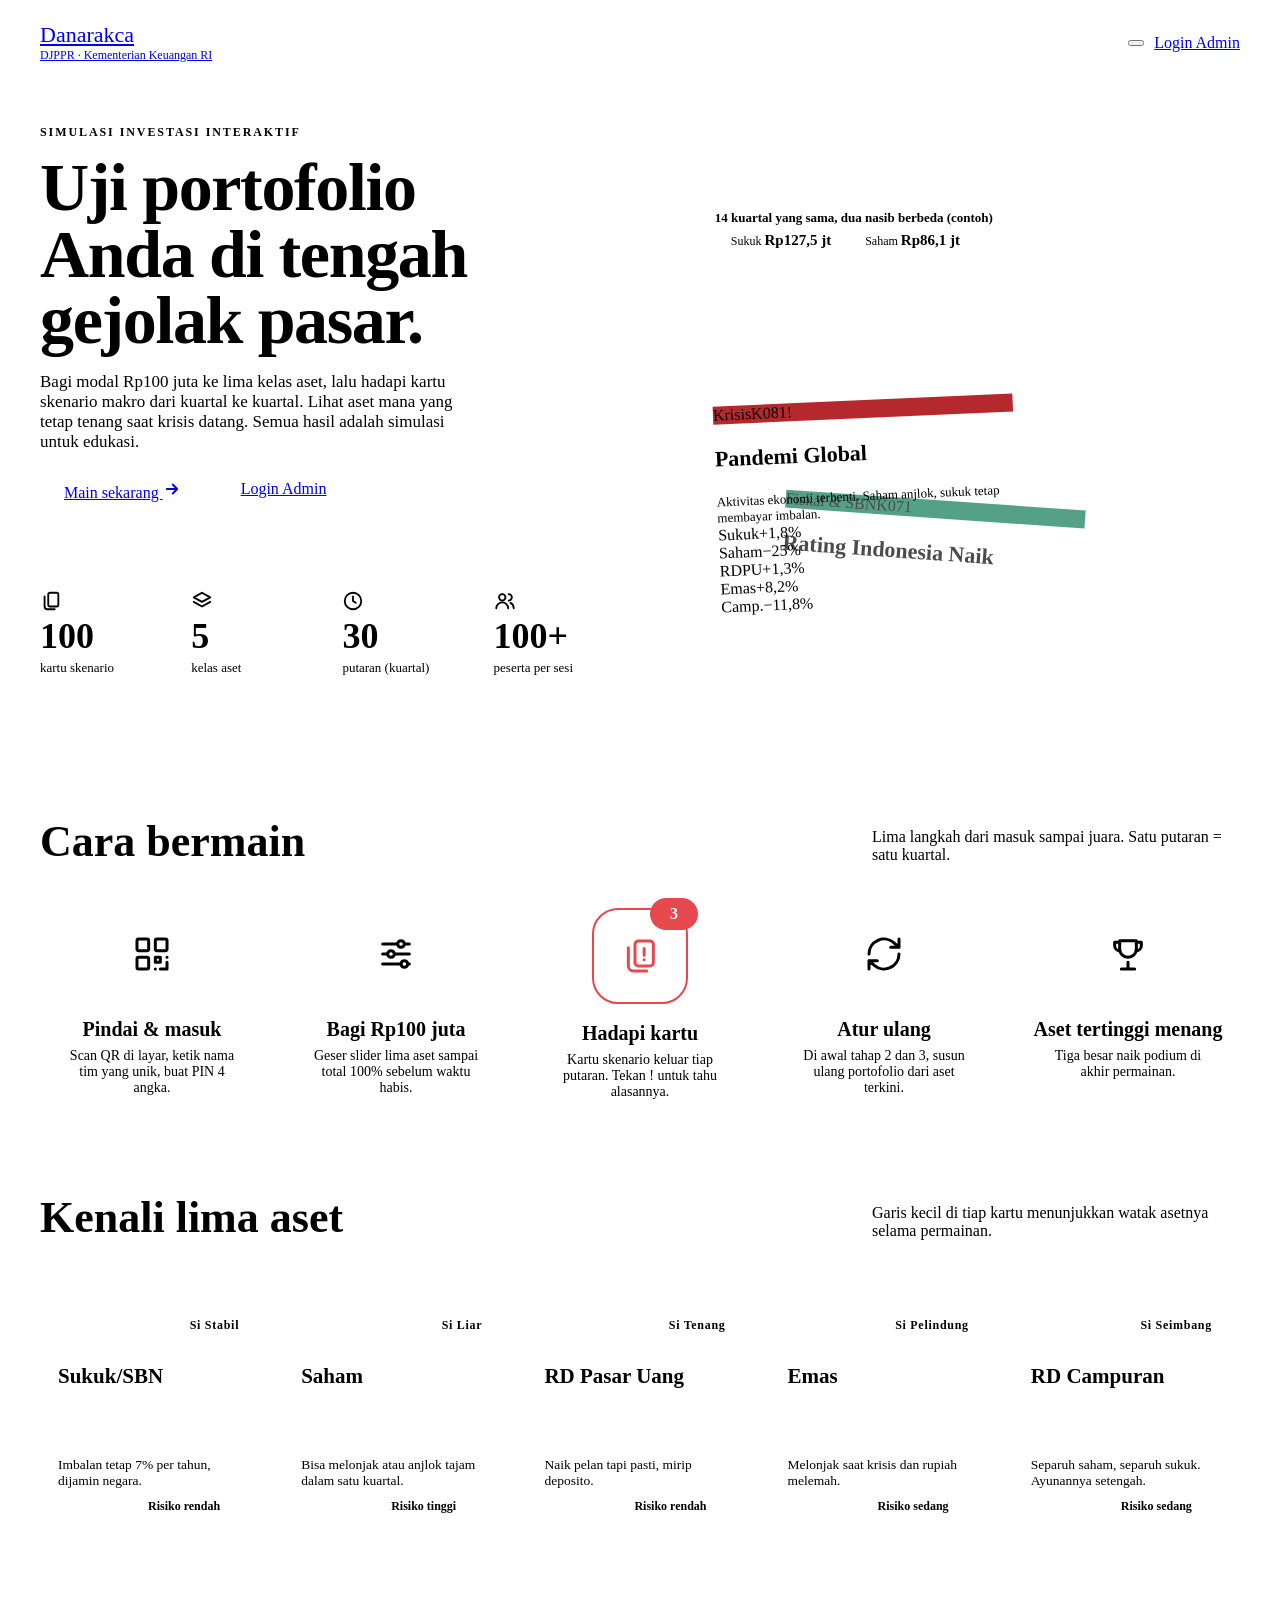
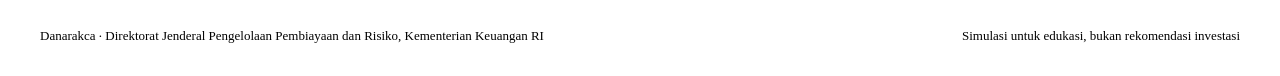
==== commit 85ca87ee: "Add files via upload" ====
--- a/index.html
+++ b/index.html
@@ -1,883 +1,156 @@
 <!doctype html>
-<html lang="id">
+<html lang="id" data-ui="dark">
 <head>
 <meta charset="utf-8">
 <meta name="viewport" content="width=device-width,initial-scale=1,viewport-fit=cover">
-</head>
-<body>
-<title>Desain Tampilan Danarakca</title>
-<meta name="claude:viewport-fit-sides" content="cover">
-<link rel="preconnect" href="https://fonts.googleapis.com">
-<link rel="preconnect" href="https://fonts.gstatic.com" crossorigin>
+<title>Danarakca · Simulasi Investasi</title>
+<meta name="description" content="Danarakca: simulasi alokasi aset berbasis kartu skenario. Kelola Rp100 juta di lima kelas aset dan lihat mana yang tetap tenang saat krisis.">
+<link rel="icon" href="data:image/svg+xml,%3Csvg xmlns='http://www.w3.org/2000/svg' viewBox='0 0 34 34'%3E%3Crect width='34' height='34' rx='9' fill='%23E2B33C'/%3E%3Cpath d='M8 23 L14 16 L19 19 L26 10' stroke='%230C1F35' stroke-width='3' fill='none' stroke-linecap='round' stroke-linejoin='round'/%3E%3C/svg%3E">
+<link rel="preconnect" href="https://fonts.googleapis.com"><link rel="preconnect" href="https://fonts.gstatic.com" crossorigin>
 <link rel="stylesheet" href="https://fonts.googleapis.com/css2?family=Oxanium:wght@500;600;700;800&family=Plus+Jakarta+Sans:wght@400;500;600;700&display=swap">
+<link rel="stylesheet" href="assets/style.css">
 <style>
-/* Layout: kanvas netral berisi bingkai mockup (desktop, proyektor 16:9, HP) yang diskalakan agar muat lebar layar. Setiap bingkai punya tema UI gelap/terang sendiri. */
-:root{
-  --cv-bg:#E9EDF1; --cv-ink:#18222E; --cv-muted:#566273; --cv-line:#CBD3DC; --cv-chip:#FFFFFF; --cv-sel:#0C1F35; --cv-sel-ink:#FFFFFF;
-  --f-display:"Oxanium","Plus Jakarta Sans",system-ui,sans-serif;
-  --f-body:"Plus Jakarta Sans",system-ui,-apple-system,"Segoe UI",sans-serif;
-  --f-num:"Oxanium",ui-monospace,"SFMono-Regular",Menlo,monospace;
-  /* kartu skenario = "kartu fisik", selalu terang di kedua tema */
-  --k-bg:#FFFFFF; --k-ink:#0F1B2A; --k-muted:#55657A; --k-line:#DCE3EB; --k-soft:#F3F6FA;
-  --k-up:#13834F; --k-down:#D23B40;
-  --k-sukuk:#14875E; --k-saham:#2F6FDE; --k-rdpu:#6B7688; --k-emas:#B8860B; --k-camp:#7C4DDB;
-}
-@media (prefers-color-scheme: dark){:root:not([data-theme="light"]){--cv-bg:#13171C;--cv-ink:#E6EBF1;--cv-muted:#9AA6B5;--cv-line:#2C3540;--cv-chip:#1C232B;--cv-sel:#E2B33C;--cv-sel-ink:#1B1400;color-scheme:dark}}
-:root[data-theme="dark"]{--cv-bg:#13171C;--cv-ink:#E6EBF1;--cv-muted:#9AA6B5;--cv-line:#2C3540;--cv-chip:#1C232B;--cv-sel:#E2B33C;--cv-sel-ink:#1B1400;color-scheme:dark}
-
-/* ===== token UI Danarakca: gelap & terang ===== */
-.ui[data-ui="dark"]{
-  --u-bg:#081627; --u-band:#0C1F35; --u-surface:#0F2440; --u-surface-2:#14304F; --u-ink:#ECF2F9; --u-muted:#9DB0C7; --u-line:#22426A;
-  --u-band-ink:#FFFFFF; --u-band-muted:#B9C7D8; --u-band-line:#2A4A70;
-  --u-gold:#E2B33C; --u-gold-text:#F0C350; --u-on-gold:#1B1400;
-  --u-up:#46D693; --u-down:#FF7A7E; --u-input:#0B1D33; --u-input-line:#2E4F78; --u-track:#1E3A5C;
-  --u-bench-bg:#0F3A2B; --u-bench-ink:#8FE6BC; --u-bench-line:#1E5A42;
-  --u-err-bg:#3A1518; --u-err-ink:#FFB4B7; --u-err-line:#6A2A2F;
-  --u-me:#2A2410;
-  --c-sukuk:#3FC48C; --c-saham:#6EA0FF; --c-rdpu:#A3AFC0; --c-emas:#E7B93D; --c-camp:#B08CFF;
-  --t1:#E2B33C; --t2:#5EB1FF; --t3:#3FC48C; --t4:#FF8FA3; --t5:#B79BFF; --t6:#9DB0C7;
-  --g-grid:#1F3B5E; --g-tick:#9DB0C7;
-  color-scheme:dark;
-}
-.ui[data-ui="light"]{
-  --u-bg:#F3F6FA; --u-band:#FFFFFF; --u-surface:#FFFFFF; --u-surface-2:#EEF2F7; --u-ink:#0F1B2A; --u-muted:#55657A; --u-line:#DCE3EB;
-  --u-band-ink:#0C1F35; --u-band-muted:#4D5E73; --u-band-line:#D3DBE5;
-  --u-gold:#E2B33C; --u-gold-text:#8A6400; --u-on-gold:#1B1400;
-  --u-up:#13834F; --u-down:#D23B40; --u-input:#FFFFFF; --u-input-line:#C3CDD9; --u-track:#E3E8EE;
-  --u-bench-bg:#E8F5EF; --u-bench-ink:#0D5A3D; --u-bench-line:#BFE3D2;
-  --u-err-bg:#FDECEC; --u-err-ink:#9B1C22; --u-err-line:#F3C2C4;
-  --u-me:#FFF6DB;
-  --c-sukuk:#14875E; --c-saham:#2F6FDE; --c-rdpu:#6B7688; --c-emas:#B8860B; --c-camp:#7C4DDB;
-  --t1:#B8860B; --t2:#2F6FDE; --t3:#14875E; --t4:#C2366F; --t5:#7C4DDB; --t6:#6B7688;
-  --g-grid:#E3E8EE; --g-tick:#55657A;
-  color-scheme:light;
-}
-.ui{background:var(--u-bg);color:var(--u-ink)}
-
-*{box-sizing:border-box}
-[hidden]{display:none!important}
-body{background:var(--cv-bg);color:var(--cv-ink);font-family:var(--f-body);font-size:15px;line-height:1.5;
-  padding-left:max(16px,env(safe-area-inset-left,0px));padding-right:max(16px,env(safe-area-inset-right,0px));padding-block:40px 80px}
-.wrap{max-width:1680px;margin:0 auto;display:flex;flex-direction:column;gap:56px}
-.cv-head{display:flex;flex-wrap:wrap;gap:16px 40px;align-items:flex-end;justify-content:space-between}
-.cv-head h1{font-family:var(--f-display);font-weight:800;font-size:clamp(28px,4vw,44px);line-height:1.05;margin:0;letter-spacing:-.01em;text-wrap:balance}
-.cv-head p{margin:8px 0 0;color:var(--cv-muted);max-width:64ch}
-.cv-tools{display:flex;flex-direction:column;gap:10px;align-items:flex-end}
-.seg{display:inline-flex;border:1px solid var(--cv-line);border-radius:12px;padding:3px;background:var(--cv-chip);gap:3px}
-.seg span{font-size:12px;font-weight:700;color:var(--cv-muted);padding:0 8px;align-self:center}
-.seg button{border:0;background:none;color:var(--cv-ink);font-weight:700;font-size:13px;padding:8px 14px;border-radius:9px;min-height:36px}
-.seg button[aria-pressed="true"]{background:var(--cv-sel);color:var(--cv-sel-ink)}
-.legend{display:flex;flex-wrap:wrap;gap:8px}
-.legend span{display:inline-flex;align-items:center;gap:6px;font-size:12px;font-weight:600;padding:5px 10px;border-radius:999px;background:var(--cv-chip);border:1px solid var(--cv-line)}
-.legend i{width:9px;height:9px;border-radius:50%;display:block}
-section.board{display:flex;flex-direction:column;gap:16px;min-width:0}
-.board-head{display:flex;flex-wrap:wrap;align-items:baseline;gap:6px 16px}
-.board-head h2{font-family:var(--f-display);font-size:22px;font-weight:700;margin:0}
-.board-head small{color:var(--cv-muted);font-size:13px}
-.scaler{position:relative;width:100%;overflow:hidden}
-.scaler>.frame{position:absolute;top:0;left:0;transform-origin:0 0}
-.frame{box-shadow:0 1px 2px rgba(0,0,0,.08),0 18px 40px -18px rgba(10,25,45,.35)}
-.phones{display:flex;flex-wrap:wrap;gap:28px}
-.phone-col{display:flex;flex-direction:column;gap:10px;min-width:0;flex:1 1 250px;max-width:390px}
-.phone-col .cap{font-size:13px;color:var(--cv-muted);min-height:40px}
-.phone-col .cap b{color:var(--cv-ink)}
-.notes{display:grid;grid-template-columns:repeat(auto-fit,minmax(260px,1fr));gap:16px}
-.note{background:var(--cv-chip);border:1px solid var(--cv-line);border-radius:12px;padding:16px 18px;font-size:13.5px}
-.note h3{margin:0 0 6px;font-size:15px;font-family:var(--f-display)}
-.note p{margin:0;color:var(--cv-muted)}
-
-/* ====== komponen bersama ====== */
-.num{font-family:var(--f-num);font-variant-numeric:tabular-nums;font-weight:700}
-.mark{display:inline-flex;align-items:center;gap:10px;font-family:var(--f-display);font-weight:800;letter-spacing:.01em}
-.mark svg{flex:none}
-button{font:inherit;cursor:pointer}
-button:focus-visible,a:focus-visible,input:focus-visible{outline:3px solid #E2B33C;outline-offset:2px}
-.themebtn{width:40px;height:40px;border-radius:10px;border:1px solid var(--u-band-line);background:transparent;color:var(--u-band-ink);display:inline-flex;align-items:center;justify-content:center}
-.ui[data-ui="dark"] .i-sun{display:none} .ui[data-ui="light"] .i-moon{display:none}
-
-/* Kartu skenario (elemen khas) */
-.scard{background:var(--k-bg);color:var(--k-ink);border-radius:18px;overflow:hidden;display:flex;flex-direction:column;border:1px solid var(--k-line);box-shadow:0 10px 30px -16px rgba(5,15,30,.45)}
-.scard .band{display:flex;justify-content:space-between;align-items:center;gap:10px;padding:10px 12px 10px 18px;color:#fff;font-size:12px;font-weight:700;letter-spacing:.1em;text-transform:uppercase;font-family:var(--f-display)}
-.scard .band .right{display:flex;align-items:center;gap:10px}
-.scard .band .num{letter-spacing:.02em;font-size:13px;opacity:.95}
-.why-btn{width:32px;height:32px;border-radius:50%;border:2px solid #fff;background:#E2B33C;color:#1B1400;font-family:var(--f-display);font-weight:800;font-size:18px;line-height:1;display:inline-flex;align-items:center;justify-content:center;flex:none;padding:0}
-.why-btn[aria-expanded="false"]{animation:nudge 2.4s ease-in-out infinite}
-.why-btn[aria-expanded="true"]{background:#fff;color:#0C1F35}
-@keyframes nudge{0%,80%,100%{transform:scale(1)}88%{transform:scale(1.18)}}
-@media (prefers-reduced-motion:reduce){.why-btn{animation:none!important}}
-.scard .body{padding:16px 20px 14px;display:flex;flex-direction:column;gap:10px}
-.scard h3{font-family:var(--f-display);font-weight:800;margin:0;line-height:1.05;letter-spacing:-.005em;text-wrap:balance}
-.scard .narr{margin:0;color:#2A3A4E}
-.scard .hint{margin:0;font-size:12.5px;color:var(--k-muted);display:flex;align-items:center;gap:6px}
-.reasons{display:flex;flex-direction:column;gap:0;border-top:1px dashed var(--k-line);padding-top:6px}
-.reasons div{display:grid;grid-template-columns:auto 1fr;gap:2px 10px;padding:7px 0;border-top:1px solid #EEF1F5;align-items:start}
-.reasons div:first-child{border-top:0}
-.reasons .rh{display:flex;align-items:center;gap:6px;font-weight:700;font-size:.9em;white-space:nowrap}
-.reasons .rh i{width:9px;height:9px;border-radius:2px;display:block}
-.reasons .rv{font-family:var(--f-num);font-weight:700;font-size:.9em}
-.reasons p{grid-column:1/-1;margin:0;font-size:.86em;color:#3B4A5C;line-height:1.45}
-.impact{display:grid;grid-template-columns:repeat(5,1fr);border-top:1px solid var(--k-line);margin-top:auto}
-.impact div{padding:9px 4px 11px;text-align:center;display:flex;flex-direction:column;gap:1px;border-left:1px solid var(--k-line)}
-.impact div:first-child{border-left:0}
-.impact .lab{font-size:11px;font-weight:600;color:var(--k-muted);display:flex;align-items:center;justify-content:center;gap:5px;white-space:nowrap}
-.impact .lab i{width:8px;height:8px;border-radius:2px;display:block}
-.impact .val{font-family:var(--f-num);font-weight:700;font-size:15px}
-.k-up{color:var(--k-up)} .k-down{color:var(--k-down)}
-.up{color:var(--u-up)} .down{color:var(--u-down)}
-
-/* ====== 1. LANDING ====== */
-.landing{width:1280px;border-radius:14px;overflow:hidden}
-.browser{height:40px;background:#E3E8EE;display:flex;align-items:center;gap:8px;padding:0 16px;border-bottom:1px solid #D3DBE5}
-.browser i{width:11px;height:11px;border-radius:50%;background:#C4CCD6;display:block}
-.browser span{margin-left:16px;flex:1;max-width:420px;height:24px;border-radius:7px;background:#fff;font-size:12px;color:#55657A;display:flex;align-items:center;padding:0 12px}
-.l-nav{display:flex;justify-content:space-between;align-items:center;padding:18px 64px;background:var(--u-band);color:var(--u-band-ink);border-bottom:1px solid var(--u-band-line)}
-.l-nav .mark{font-size:24px}
-.l-nav .org{font-size:12px;color:var(--u-band-muted);font-weight:500;font-family:var(--f-body);letter-spacing:0;display:block}
-.l-nav .navr{display:flex;gap:10px;align-items:center}
-.l-nav a{color:var(--u-band-ink);font-size:14px;font-weight:600;text-decoration:none;padding:9px 16px;border:1px solid var(--u-band-line);border-radius:10px}
-.l-hero{background:var(--u-band);color:var(--u-band-ink);padding:40px 64px 72px;display:grid;grid-template-columns:1.05fr .95fr;gap:48px;align-items:center}
-.l-hero .eyebrow{font-size:12px;font-weight:700;letter-spacing:.16em;text-transform:uppercase;color:var(--u-gold-text);font-family:var(--f-display)}
-.l-hero h1{font-family:var(--f-display);font-weight:800;font-size:66px;line-height:.98;letter-spacing:-.02em;margin:14px 0 18px}
-.l-hero h1 em{font-style:normal;color:var(--u-gold-text)}
-.l-hero p{font-size:17px;color:var(--u-band-muted);max-width:50ch;margin:0}
-.l-cta{display:flex;gap:12px;margin-top:28px;flex-wrap:wrap}
-.btn{display:inline-flex;align-items:center;gap:10px;height:54px;padding:0 24px;border-radius:12px;font-weight:700;font-size:16px;border:0;text-decoration:none;font-family:var(--f-display);letter-spacing:.02em}
-.btn-gold{background:var(--u-gold);color:var(--u-on-gold)}
-.btn-ghost{background:transparent;color:var(--u-band-ink);border:1px solid var(--u-band-line)}
-.l-stats{display:grid;grid-template-columns:repeat(4,1fr);margin-top:40px;border-top:1px solid var(--u-band-line)}
-.l-stats div{padding:16px 16px 0 0}
-.l-stats b{display:block;font-family:var(--f-display);font-size:38px;font-weight:800;line-height:1}
-.l-stats span{font-size:13px;color:var(--u-band-muted)}
-.hero-vis{position:relative;height:440px}
-.vis-chart{position:absolute;inset:0 0 120px 0;background:var(--u-surface-2);border:1px solid var(--u-band-line);border-radius:18px;padding:20px 22px}
+.wrap{max-width:1200px;margin:0 auto;padding-left:max(20px,env(safe-area-inset-left,0px));padding-right:max(20px,env(safe-area-inset-right,0px))}
+.nav{background:var(--u-band);color:var(--u-band-ink);border-bottom:1px solid var(--u-band-line);position:sticky;top:0;z-index:5}
+.nav .wrap{display:flex;justify-content:space-between;align-items:center;gap:12px;padding-block:14px}
+.nav .mark{font-size:22px}
+.nav .org{font-size:12px;color:var(--u-band-muted);font-weight:500;font-family:var(--f-body);display:block;letter-spacing:0}
+.nav .navr{display:flex;gap:10px;align-items:center}
+.hero{background:var(--u-band);color:var(--u-band-ink)}
+.hero .wrap{display:grid;grid-template-columns:1.05fr .95fr;gap:48px;align-items:center;padding-block:48px 72px}
+.eyebrow{font-size:12px;font-weight:700;letter-spacing:.16em;text-transform:uppercase;color:var(--u-gold-text);font-family:var(--f-display)}
+.hero h1{font-family:var(--f-display);font-weight:800;font-size:clamp(40px,6vw,68px);line-height:.98;letter-spacing:-.02em;margin:14px 0 18px;text-wrap:balance}
+.hero h1 em{font-style:normal;color:var(--u-gold-text)}
+.hero p{font-size:17px;color:var(--u-band-muted);max-width:50ch;margin:0}
+.cta{display:flex;gap:12px;margin-top:28px;flex-wrap:wrap}
+.cta .btn{min-height:54px;padding:0 24px;font-size:16px}
+.stats{display:grid;grid-template-columns:repeat(4,1fr);margin-top:40px;border-top:1px solid var(--u-band-line)}
+.stats div{padding:16px 12px 0 0;display:flex;flex-direction:column;gap:6px}
+.stats svg{color:var(--u-gold-text)}
+.stats b{font-family:var(--f-display);font-size:36px;font-weight:800;line-height:1}
+.stats span{font-size:13px;color:var(--u-band-muted)}
+.vis{position:relative;min-height:420px}
+.vis-chart{position:absolute;inset:0 0 110px 0;background:var(--u-surface-2);border:1px solid var(--u-band-line);border-radius:18px;padding:20px 22px}
 .vis-chart h4{margin:0;font-size:13px;color:var(--u-band-muted);font-weight:600}
 .vis-chart .k{display:flex;gap:18px;margin-top:6px;font-size:12px;color:var(--u-band-muted)}
 .vis-chart .k b{font-family:var(--f-num);color:var(--u-band-ink);font-size:15px}
 .vis-chart .k i{display:inline-block;width:10px;height:3px;border-radius:2px;vertical-align:middle;margin-right:6px}
-.vis-card{position:absolute;left:28px;bottom:0;width:300px;transform:rotate(-2.5deg)}
-.vis-card .scard h3{font-size:24px}
-.vis-card.back{left:96px;bottom:22px;transform:rotate(4deg);opacity:.7}
-.l-sec{padding:64px;background:var(--u-bg)}
-.l-sec h2{font-family:var(--f-display);font-size:44px;font-weight:800;margin:0;line-height:1}
-.l-sec .lead{color:var(--u-muted);margin:0;max-width:46ch;font-size:16px}
-.assets{display:grid;grid-template-columns:repeat(5,1fr);gap:16px}
-.asset p{margin:0;font-size:13.5px;color:var(--u-muted)}
-.risk{display:flex;align-items:center;gap:8px;font-size:12px;color:var(--u-muted);margin-top:auto}
-.risk .bars{display:flex;gap:3px}
-.risk .bars i{width:14px;height:6px;border-radius:2px;background:var(--u-track);display:block}
-.l-foot{background:var(--u-band);color:var(--u-band-muted);font-size:13px;padding:24px 64px;display:flex;justify-content:space-between;border-top:1px solid var(--u-band-line)}
-
-
-/* landing: cara bermain & aset (revisi) */
-.board-bg{background-color:var(--u-bg);background-image:radial-gradient(var(--u-line) 1.2px,transparent 1.2px);background-size:24px 24px}
-.sec-head{display:flex;justify-content:space-between;align-items:flex-end;gap:24px;flex-wrap:wrap;margin-bottom:40px}
-.sec-head .lead{margin:0}
-.l-stats div{display:flex;flex-direction:column;gap:6px}
-.l-stats svg{color:var(--u-gold-text)}
+.vis-card{position:absolute;left:24px;bottom:0;width:min(300px,80%);transform:rotate(-2.5deg)}
+.vis-card .scard h3{font-size:22px}
+.vis-card.back{left:90px;bottom:22px;transform:rotate(4deg);opacity:.7}
+.sec{padding-block:72px}
+.dots{background-image:radial-gradient(var(--u-line) 1.2px,transparent 1.2px);background-size:24px 24px}
+.sec-head{display:flex;justify-content:space-between;align-items:flex-end;gap:16px 24px;flex-wrap:wrap;margin-bottom:44px}
+.sec-head h2{font-family:var(--f-display);font-size:clamp(32px,4vw,44px);font-weight:800;margin:0;line-height:1}
+.sec-head p{color:var(--u-muted);margin:0;max-width:46ch;font-size:16px}
 .howto{list-style:none;margin:0;padding:0;position:relative;display:grid;grid-template-columns:repeat(5,1fr);gap:20px}
 .howto::before{content:"";position:absolute;left:10%;right:10%;top:46px;border-top:3px dashed var(--u-input-line)}
 .stage{position:relative;display:flex;flex-direction:column;align-items:center;text-align:center;gap:8px}
 .node{width:92px;height:92px;border-radius:26px;background:var(--u-surface);border:2.5px solid var(--sc);color:var(--sc);display:flex;align-items:center;justify-content:center;position:relative;box-shadow:0 0 0 8px var(--u-bg),0 14px 28px -12px var(--sc)}
-.node.goal{background:var(--u-gold);border-color:var(--u-gold);color:#1B1400;border-radius:50%}
+.node.goal{background:var(--gold);border-color:var(--gold);color:var(--on-gold);border-radius:50%}
 .node .lv{position:absolute;top:-12px;right:-12px;min-width:32px;height:32px;padding:0 8px;border-radius:999px;background:var(--sc);color:#fff;font-family:var(--f-display);font-weight:800;font-size:16px;display:flex;align-items:center;justify-content:center;border:3px solid var(--u-bg)}
-.stage h3{font-family:var(--f-display);font-size:21px;font-weight:800;margin:10px 0 0;line-height:1.1}
+.stage h3{font-family:var(--f-display);font-size:20px;font-weight:800;margin:10px 0 0;line-height:1.1}
 .stage p{margin:0;font-size:14px;color:var(--u-muted);max-width:24ch}
-.mini{margin-top:6px;width:100%;max-width:210px;background:var(--u-surface);border:1px solid var(--u-line);border-radius:12px;padding:10px;display:flex;flex-direction:column;gap:6px;font-size:12px;text-align:left}
-.mini .fake{display:block;border:1px solid var(--u-input-line);border-radius:8px;padding:5px 8px;color:var(--u-ink);font-weight:600}
-.mini-cap{font-family:var(--f-num);color:var(--u-muted);text-align:center}
-.mini-card{background:#fff;color:#0F1B2A;border-color:#DCE3EB;padding:0;overflow:hidden;gap:4px}
-.mini-card .mc-band{background:#B4282E;color:#fff;font-family:var(--f-display);font-weight:700;font-size:10.5px;letter-spacing:.08em;padding:5px 10px}
-.mini-card b{font-family:var(--f-display);font-size:15px;padding:0 10px}
-.mini-card .mc-row{display:flex;justify-content:space-between;padding:0 10px 8px;font-family:var(--f-num);font-weight:700}
-.tahap{display:flex;align-items:center;justify-content:center;gap:6px}
-.tahap i{font-style:normal;font-family:var(--f-display);font-weight:800;padding:4px 10px;border-radius:8px;border:1.5px solid var(--u-input-line);color:var(--u-muted)}
-.tahap i.on{background:var(--c-sukuk);border-color:var(--c-sukuk);color:#fff}
-.tahap em{font-style:normal;color:var(--u-muted)}
-.podium{flex-direction:row;justify-content:space-between;align-items:center;font-weight:700;border-color:var(--u-gold)}
-.podium b{display:inline-flex;width:22px;height:22px;border-radius:50%;background:var(--u-gold);color:#1B1400;align-items:center;justify-content:center;margin-right:6px;font-family:var(--f-display)}
+.assets{display:grid;grid-template-columns:repeat(5,1fr);gap:16px}
 .asset{border-radius:16px;padding:18px;background:var(--u-surface);border:1px solid var(--u-line);display:flex;flex-direction:column;gap:10px;position:relative;overflow:hidden}
 .asset::after{content:"";position:absolute;left:0;right:0;top:0;height:4px;background:var(--ac)}
-.a-top{display:flex;justify-content:space-between;align-items:center}
-.a-ico{width:48px;height:48px;border-radius:14px;background:var(--ac);color:#fff;display:flex;align-items:center;justify-content:center}
-.a-type{font-family:var(--f-display);font-weight:700;font-size:12px;letter-spacing:.06em;color:var(--ac);border:1.5px solid var(--ac);border-radius:999px;padding:3px 10px}
+.a-top{display:flex;justify-content:space-between;align-items:center;gap:8px}
+.a-ico{width:48px;height:48px;border-radius:14px;background:var(--ac);color:#fff;display:flex;align-items:center;justify-content:center;flex:none}
+.a-type{font-family:var(--f-display);font-weight:700;font-size:12px;letter-spacing:.06em;color:var(--ac);border:1.5px solid var(--ac);border-radius:999px;padding:3px 10px;white-space:nowrap}
 .asset h3{margin:4px 0 0;font-family:var(--f-display);font-size:21px;font-weight:800}
 .spark{width:100%;height:48px;display:block}
 .spark polyline{fill:none;stroke:var(--ac);stroke-width:3;stroke-linejoin:round;stroke-linecap:round}
-.asset .risk{font-weight:600}
-.asset .risk .bars i.f{background:var(--ac)}
+.asset p{margin:0;font-size:13.5px;color:var(--u-muted)}
+.risk{display:flex;align-items:center;gap:8px;font-size:12px;color:var(--u-muted);margin-top:auto;font-weight:600}
+.risk .bars{display:flex;gap:3px}
+.risk .bars i{width:14px;height:6px;border-radius:2px;background:var(--u-track);display:block}
+.risk .bars i.f{background:var(--ac)}
+.foot{background:var(--u-band);color:var(--u-band-muted);font-size:13px;border-top:1px solid var(--u-band-line)}
+.foot .wrap{display:flex;justify-content:space-between;gap:12px;flex-wrap:wrap;padding-block:24px}
+@media (max-width:980px){
+  .hero .wrap{grid-template-columns:1fr}
+  .howto{grid-template-columns:1fr 1fr}
+  .howto::before{display:none}
+  .assets{grid-template-columns:1fr 1fr}
+}
+@media (max-width:560px){
+  .stats{grid-template-columns:1fr 1fr}
+  .howto,.assets{grid-template-columns:1fr}
+  .nav .org{display:none}
+  .vis{min-height:380px}
+}
+</style>
+</head>
+<body>
+<nav class="nav"><div class="wrap">
+  <a class="mark" href="./" id="logo"><span id="logoSlot"></span><span>Danarakca<span class="org">DJPPR · Kementerian Keuangan RI</span></span></a>
+  <div class="navr">
+    <button class="themebtn" type="button" aria-label="Ganti tema gelap/terang" id="themeBtn"></button>
+    <a class="btn btn-ghost" href="admin.html">Login Admin</a>
+  </div>
+</div></nav>
 
-/* ====== 2. PROYEKTOR ====== */
-.proj{width:1600px;height:900px;border-radius:14px;overflow:hidden;display:grid;grid-template-rows:auto 1fr;font-size:16px}
-.pj-top{display:flex;align-items:center;gap:24px;padding:16px 28px;background:var(--u-band);color:var(--u-band-ink);border-bottom:1px solid var(--u-band-line)}
-.pj-top .mark{font-size:26px}
-.pj-kpis{display:flex;margin-right:auto}
-.pj-kpi{padding:0 20px;border-left:1px solid var(--u-band-line);display:flex;flex-direction:column}
-.pj-kpi small{font-size:11px;letter-spacing:.14em;text-transform:uppercase;color:var(--u-band-muted);font-weight:700;font-family:var(--f-display)}
-.pj-kpi b{font-family:var(--f-display);font-size:26px;font-weight:700;line-height:1.15}
-.pj-kpi .dim{color:var(--u-band-muted);font-size:18px}
-.pj-kpi .ok{color:var(--u-up);font-size:13px;font-weight:600}
-.pj-actions{display:flex;gap:10px;align-items:center}
-.pbtn{height:46px;padding:0 16px;border-radius:11px;border:1px solid var(--u-band-line);background:var(--u-surface-2);color:var(--u-ink);font-weight:700;font-size:14px;display:inline-flex;align-items:center;gap:8px}
-.pbtn.go{background:var(--u-gold);color:var(--u-on-gold);border-color:var(--u-gold);font-size:17px;padding:0 22px;height:54px;font-family:var(--f-display);letter-spacing:.03em}
-.pj-main{display:grid;grid-template-columns:560px 1fr 480px;gap:20px;padding:20px 24px 24px;min-height:0}
-.pj-col{display:flex;flex-direction:column;gap:16px;min-height:0;min-width:0}
-.pj-panel{background:var(--u-surface);border:1px solid var(--u-line);border-radius:16px;padding:16px 20px;min-width:0}
-.pj-panel h4{margin:0 0 10px;font-size:12px;letter-spacing:.14em;text-transform:uppercase;color:var(--u-muted);font-weight:700;display:flex;justify-content:space-between;align-items:center;gap:10px;font-family:var(--f-display)}
-.pj-panel h4 span{letter-spacing:0;text-transform:none;font-weight:500;font-family:var(--f-body)}
-.proj .scard{flex:1;min-height:0}
-.proj .scard .body{flex:1;gap:12px;padding:20px 24px 16px;min-height:0;overflow:auto}
-.proj .scard h3{font-size:42px}
-.proj .scard .narr{font-size:19px}
-.proj .reasons{font-size:15.5px}
-.proj .impact .val{font-size:21px}
-.proj .impact .lab{font-size:12px}
-.flip{animation:flip .55s cubic-bezier(.3,.7,.3,1)}
-@keyframes flip{0%{transform:perspective(1200px) rotateY(80deg);opacity:.2}100%{transform:none;opacity:1}}
-@media (prefers-reduced-motion:reduce){.flip{animation:none}}
-.lb-panel{flex:1;display:flex;flex-direction:column;min-height:0}
-.lb-scroll{flex:1;min-height:0;overflow-y:auto;border-radius:10px;scrollbar-width:thin;scrollbar-color:var(--u-line) transparent}
-.lb{width:100%;border-collapse:collapse;font-size:16px}
-.lb thead th{position:sticky;top:0;background:var(--u-surface);font-size:11px;letter-spacing:.12em;text-transform:uppercase;color:var(--u-muted);text-align:left;padding:6px;font-family:var(--f-display);z-index:1;border-bottom:1px solid var(--u-line)}
-.lb thead th.rt{text-align:right}
-.lb td{padding:10px 6px;border-top:1px solid var(--u-line)}
-.lb tbody tr:first-child td{border-top:0}
-.lb .rk{width:40px;font-family:var(--f-num);font-weight:700;color:var(--u-muted)}
-.lb tr.top .rk{color:var(--u-gold-text)}
-.lb tr.top .nm{font-weight:700}
-.lb .mv{width:44px;font-family:var(--f-num);font-size:13px;font-weight:700}
-.lb .nm{font-weight:600}
-.lb .v{text-align:right;font-family:var(--f-num);font-weight:700}
-.lb .r{text-align:right;font-family:var(--f-num);font-size:13px;width:74px;font-weight:600}
-.lb tr.cut td{border-top:2px dashed var(--u-gold)}
-.lb tr.me td{background:var(--u-me)}
-.lb-foot{display:flex;justify-content:space-between;align-items:center;gap:10px;margin-top:10px;font-size:13px;color:var(--u-muted)}
-.lb-foot button{height:36px;border-radius:9px;border:1px solid var(--u-line);background:var(--u-surface-2);color:var(--u-ink);font-weight:700;font-size:13px;padding:0 12px;display:inline-flex;align-items:center;gap:6px}
-.flat{color:var(--u-muted)}
-.chart-box svg{display:block;width:100%;height:auto}
-.chart-key{display:flex;flex-wrap:wrap;gap:6px 16px;font-size:13px;color:var(--u-muted);margin-top:8px}
-.chart-key span{display:inline-flex;align-items:center;gap:6px}
-.chart-key i{width:14px;height:3px;border-radius:2px;display:block}
-.chart-key b{color:var(--u-ink);font-family:var(--f-num)}
-.hist div{display:grid;grid-template-columns:44px 1fr auto;gap:10px;padding:7px 0;border-top:1px solid var(--u-line);align-items:center;font-size:14px}
-.hist div:first-child{border-top:0}
-.hist .q{font-family:var(--f-num);color:var(--u-muted);font-size:13px}
-.hist .s{font-family:var(--f-num);font-weight:700;font-size:13px}
-.join{display:flex;gap:16px;align-items:center}
-.qr{width:92px;height:92px;background:#fff;border-radius:10px;padding:7px;flex:none;border:1px solid var(--u-line)}
-.join b{font-family:var(--f-display);font-size:22px;color:var(--u-gold-text);letter-spacing:.04em}
-.join p{margin:2px 0 0;color:var(--u-muted);font-size:13px}
-.join small{font-size:11px;letter-spacing:.14em;text-transform:uppercase;color:var(--u-muted);font-weight:700;font-family:var(--f-display)}
+<header class="hero"><div class="wrap">
+  <div>
+    <div class="eyebrow">Simulasi investasi interaktif</div>
+    <h1>Uji portofolio Anda di tengah <em>gejolak pasar.</em></h1>
+    <p>Bagi modal Rp100 juta ke lima kelas aset, lalu hadapi kartu skenario makro dari kuartal ke kuartal. Lihat aset mana yang tetap tenang saat krisis datang. Semua hasil adalah simulasi untuk edukasi.</p>
+    <div class="cta">
+      <a class="btn btn-gold" href="play.html">Main sekarang <svg width="18" height="18" viewBox="0 0 24 24" fill="none" stroke="currentColor" stroke-width="2.4" stroke-linecap="round" stroke-linejoin="round" aria-hidden="true"><path d="M5 12h14M13 6l6 6-6 6"/></svg></a>
+      <a class="btn btn-ghost" href="admin.html">Login Admin</a>
+    </div>
+    <div class="stats">
+      <div><svg width="22" height="22" viewBox="0 0 24 24" fill="none" stroke="currentColor" stroke-width="2" stroke-linecap="round" stroke-linejoin="round" aria-hidden="true"><rect x="9" y="3" width="11" height="15" rx="2"/><path d="M5 7v11a3 3 0 0 0 3 3h8"/></svg><b>100</b><span>kartu skenario</span></div>
+      <div><svg width="22" height="22" viewBox="0 0 24 24" fill="none" stroke="currentColor" stroke-width="2" stroke-linecap="round" stroke-linejoin="round" aria-hidden="true"><path d="M12 3l9 5-9 5-9-5z"/><path d="M3 13l9 5 9-5"/></svg><b>5</b><span>kelas aset</span></div>
+      <div><svg width="22" height="22" viewBox="0 0 24 24" fill="none" stroke="currentColor" stroke-width="2" stroke-linecap="round" stroke-linejoin="round" aria-hidden="true"><circle cx="12" cy="12" r="9"/><path d="M12 7v5l3 2"/></svg><b>30</b><span>putaran (kuartal)</span></div>
+      <div><svg width="22" height="22" viewBox="0 0 24 24" fill="none" stroke="currentColor" stroke-width="2" stroke-linecap="round" stroke-linejoin="round" aria-hidden="true"><circle cx="9" cy="8" r="3.5"/><path d="M2.5 20a6.5 6.5 0 0 1 13 0M16 4.5a3.5 3.5 0 0 1 0 7M18 14a6.5 6.5 0 0 1 3.5 6"/></svg><b>100+</b><span>peserta per sesi</span></div>
+    </div>
+  </div>
+  <div class="vis">
+    <div class="vis-chart">
+      <h4>14 kuartal yang sama, dua nasib berbeda (contoh)</h4>
+      <div class="k"><span><i style="background:var(--c-sukuk)"></i>Sukuk <b>Rp127,5 jt</b></span><span><i style="background:var(--c-saham)"></i>Saham <b>Rp86,1 jt</b></span></div>
+      <div class="chart-box" id="heroChart" style="margin-top:8px"></div>
+    </div>
+    <div class="vis-card back" aria-hidden="true"><div class="scard"><div class="band" style="background:#0E7A55"><span>Fiskal &amp; SBN</span><span class="num">K071</span></div><div class="body"><h3>Rating Indonesia Naik</h3></div></div></div>
+    <div class="vis-card"><div class="scard"><div class="band" style="background:#B4282E"><span>Krisis</span><span class="right"><span class="num">K081</span><span class="why-btn" aria-hidden="true" style="animation:none">!</span></span></div><div class="body"><h3>Pandemi Global</h3><p class="narr" style="font-size:13px">Aktivitas ekonomi terhenti. Saham anjlok, sukuk tetap membayar imbalan.</p></div>
+      <div class="impact"><div><span class="lab"><i style="background:var(--k-sukuk)"></i>Sukuk</span><span class="val k-up">+1,8%</span></div><div><span class="lab"><i style="background:var(--k-saham)"></i>Saham</span><span class="val k-down">−25%</span></div><div><span class="lab"><i style="background:var(--k-rdpu)"></i>RDPU</span><span class="val k-up">+1,3%</span></div><div><span class="lab"><i style="background:var(--k-emas)"></i>Emas</span><span class="val k-up">+8,2%</span></div><div><span class="lab"><i style="background:var(--k-camp)"></i>Camp.</span><span class="val k-down">−11,8%</span></div></div>
+    </div></div>
+  </div>
+</div></header>
 
-/* ====== 3. HP ====== */
-.phone{width:390px;height:844px;border-radius:44px;overflow:hidden;border:10px solid #10161E;display:flex;flex-direction:column;font-size:15px}
-.ph-head{background:var(--u-band);color:var(--u-band-ink);padding:20px 18px 16px;display:flex;flex-direction:column;gap:12px;border-bottom:1px solid var(--u-band-line)}
-.ph-head .row{display:flex;justify-content:space-between;align-items:center;gap:8px}
-.ph-head .mark{font-size:19px}
-.ph-pill{font-size:12px;font-weight:700;padding:5px 10px;border-radius:999px;background:var(--u-surface-2);color:var(--u-band-ink);border:1px solid var(--u-band-line)}
-.ph-body{flex:1;overflow-y:auto;padding:16px;display:flex;flex-direction:column;gap:12px;scrollbar-width:thin}
-.ph-foot{padding:14px 16px 20px;border-top:1px solid var(--u-line);background:var(--u-bg)}
-.ph-btn{width:100%;height:54px;border-radius:14px;border:0;background:var(--u-gold);color:var(--u-on-gold);font-weight:800;font-size:17px;font-family:var(--f-display);letter-spacing:.03em}
-.ph-btn[disabled]{background:var(--u-track);color:var(--u-muted);cursor:not-allowed}
-.field{display:flex;flex-direction:column;gap:6px}
-.field label{font-size:13px;font-weight:700}
-.field input{height:52px;border-radius:12px;border:1.5px solid var(--u-input-line);background:var(--u-input);padding:0 14px;font:inherit;font-size:16px;color:var(--u-ink)}
-.field input.bad{border-color:var(--u-down)}
-.field .hint{font-size:12px;color:var(--u-muted)}
-.dup{background:var(--u-err-bg);color:var(--u-err-ink);border:1px solid var(--u-err-line);border-radius:12px;padding:10px 12px;font-size:13px;display:flex;flex-direction:column;gap:8px}
-.dup .chips{display:flex;flex-wrap:wrap;gap:6px}
-.dup .chips button{height:34px;padding:0 12px;border-radius:999px;border:1px solid var(--u-input-line);background:var(--u-surface);color:var(--u-ink);font-weight:700;font-size:13px}
-.ok-note{font-size:12.5px;font-weight:700;color:var(--u-up)}
-.ok-note.warn{color:var(--u-gold-text)}
-.login-hero{padding:30px 20px 26px;background:var(--u-band);color:var(--u-band-ink);display:flex;flex-direction:column;gap:12px;border-bottom:1px solid var(--u-band-line)}
-.login-hero h2{font-family:var(--f-display);font-weight:800;font-size:34px;line-height:1;margin:0}
-.login-hero p{margin:0;color:var(--u-band-muted);font-size:14px}
-.mini-assets{display:flex;gap:6px}
-.mini-assets i{flex:1;height:6px;border-radius:3px;display:block}
-.alloc-total{display:flex;flex-direction:column;gap:8px}
-.alloc-total .row{display:flex;justify-content:space-between;align-items:baseline}
-.alloc-total .row b{font-size:24px}
-.stack{display:flex;height:12px;border-radius:6px;overflow:hidden;background:var(--u-track)}
-.stack i{display:block;height:100%;transition:width .2s}
-.presets{display:flex;gap:8px}
-.presets button{flex:1;height:38px;border-radius:10px;border:1px solid var(--u-input-line);background:var(--u-surface);font-weight:700;font-size:13px;color:var(--u-ink)}
-.autonote{font-size:12px;color:var(--u-muted);display:flex;gap:6px;align-items:center}
-.slider{display:grid;grid-template-columns:1fr auto;gap:0 10px;align-items:center;background:var(--u-surface);border:1px solid var(--u-line);border-radius:12px;padding:8px 12px 6px}
-.slider label{font-weight:700;font-size:14px;display:flex;align-items:center;gap:8px}
-.slider label i{width:10px;height:10px;border-radius:3px;display:block}
-.slider .pct{font-family:var(--f-num);font-weight:700;font-size:17px}
-.slider .rp{grid-column:1/-1;font-size:12px;color:var(--u-muted)}
-.slider input[type=range]{grid-column:1/-1;width:100%;margin:2px 0;height:24px}
-.phone .scard h3{font-size:26px}
-.phone .scard .narr{font-size:14px}
-.phone .scard .body{padding:14px 16px 12px}
-.phone .reasons{font-size:14px}
-.phone .impact .val{font-size:13px}
-.phone .impact .lab{font-size:10px}
-.mine{background:var(--u-surface);border:1px solid var(--u-line);border-radius:14px;padding:14px 16px;display:flex;flex-direction:column;gap:8px}
-.mine h4{margin:0;font-size:12px;letter-spacing:.1em;text-transform:uppercase;color:var(--u-muted);font-family:var(--f-display)}
-.mine .big{display:flex;justify-content:space-between;align-items:baseline}
-.mine .big b{font-size:24px}
-.contrib div{display:flex;justify-content:space-between;padding:5px 0;border-top:1px solid var(--u-line);font-size:13.5px}
-.contrib div:first-child{border-top:0}
-.contrib span{display:flex;align-items:center;gap:8px}
-.contrib i{width:8px;height:8px;border-radius:2px;display:block}
-.rankcard{background:#0C1F35;color:#fff;border-radius:18px;padding:16px 18px;display:grid;grid-template-columns:auto 1fr;gap:2px 16px;align-items:center;border:1px solid #2A4A70}
-.rankcard .pos{font-family:var(--f-display);font-weight:800;font-size:58px;line-height:.9;grid-row:span 2}
-.rankcard .pos small{font-size:18px;color:#A9BBD0;font-weight:600}
-.rankcard .val{font-family:var(--f-num);font-size:26px;font-weight:700}
-.rankcard .sub{font-size:13px;color:#C9D6E5}
-.kpi3{display:grid;grid-template-columns:repeat(3,1fr);gap:8px}
-.kpi3 div{background:var(--u-surface);border:1px solid var(--u-line);border-radius:12px;padding:10px 12px;display:flex;flex-direction:column}
-.kpi3 small{font-size:11px;color:var(--u-muted);font-weight:600}
-.kpi3 b{font-size:17px}
-.bench{display:flex;justify-content:space-between;align-items:center;font-size:13px;background:var(--u-bench-bg);border:1px solid var(--u-bench-line);color:var(--u-bench-ink);border-radius:12px;padding:10px 12px}
-.tabs{display:grid;grid-template-columns:repeat(3,1fr);border-top:1px solid var(--u-line);background:var(--u-surface)}
-.tabs button{border:0;background:none;padding:10px 0 16px;font-size:11.5px;font-weight:700;color:var(--u-muted);display:flex;flex-direction:column;align-items:center;gap:4px}
-.tabs button[aria-current="page"]{color:var(--u-ink)}
-.tabs button[aria-current="page"] svg{color:var(--u-gold-text)}
-.wait{font-size:12.5px;color:var(--u-muted);display:flex;align-items:center;gap:8px}
-.dot{width:8px;height:8px;border-radius:50%;background:var(--u-up);display:block;animation:pulse 1.6s infinite}
-@keyframes pulse{50%{opacity:.3}}
-@media (prefers-reduced-motion:reduce){.dot{animation:none}}
-.myrow{display:grid;grid-template-columns:auto 1fr auto;gap:10px;align-items:center;background:var(--u-me);border:1px solid var(--u-gold);border-radius:12px;padding:10px 12px;font-size:14px;color:var(--u-ink)}
-.myrow .num{font-size:15px}
-.phone .lb{font-size:14px}
-.phone .lb td{padding:9px 4px}
-.phone .lb .r{width:60px;font-size:12px}
-.phone .lb .mv{width:34px;font-size:12px}
-</style>
+<section class="sec dots"><div class="wrap">
+  <div class="sec-head"><h2>Cara bermain</h2><p>Lima langkah dari masuk sampai juara. Satu putaran = satu kuartal.</p></div>
+  <ol class="howto">
+    <li class="stage" style="--sc:var(--c-saham)"><div class="node"><span class="lv">1</span><svg width="40" height="40" viewBox="0 0 24 24" fill="none" stroke="currentColor" stroke-width="1.8" stroke-linecap="round" stroke-linejoin="round" aria-hidden="true"><rect x="3" y="3" width="7" height="7" rx="1"/><rect x="14" y="3" width="7" height="7" rx="1"/><rect x="3" y="14" width="7" height="7" rx="1"/><path d="M14 14h3v3h-3zM21 14v.01M14 21h.01M17 21h4v-4"/></svg></div><h3>Pindai &amp; masuk</h3><p>Scan QR di layar, ketik nama tim yang unik, buat PIN 4 angka.</p></li>
+    <li class="stage" style="--sc:var(--u-gold-text)"><div class="node"><span class="lv">2</span><svg width="40" height="40" viewBox="0 0 24 24" fill="none" stroke="currentColor" stroke-width="1.8" stroke-linecap="round" aria-hidden="true"><path d="M4 6h9M17 6h3M4 12h3M11 12h9M4 18h11M19 18h1"/><circle cx="15" cy="6" r="2"/><circle cx="9" cy="12" r="2"/><circle cx="17" cy="18" r="2"/></svg></div><h3>Bagi Rp100 juta</h3><p>Geser slider lima aset sampai total 100% sebelum waktu habis.</p></li>
+    <li class="stage" style="--sc:#E5484D"><div class="node"><span class="lv">3</span><svg width="40" height="40" viewBox="0 0 24 24" fill="none" stroke="currentColor" stroke-width="1.8" stroke-linecap="round" stroke-linejoin="round" aria-hidden="true"><rect x="9" y="3" width="11" height="15" rx="2"/><path d="M5 7v11a3 3 0 0 0 3 3h8"/><path d="M14.5 7.5v4M14.5 14.2v.1"/></svg></div><h3>Hadapi kartu</h3><p>Kartu skenario keluar tiap putaran. Tekan ! untuk tahu alasannya.</p></li>
+    <li class="stage" style="--sc:var(--c-sukuk)"><div class="node"><span class="lv">4</span><svg width="40" height="40" viewBox="0 0 24 24" fill="none" stroke="currentColor" stroke-width="1.8" stroke-linecap="round" stroke-linejoin="round" aria-hidden="true"><path d="M3 12a9 9 0 0 1 15-6.7L21 8M21 3v5h-5M21 12a9 9 0 0 1-15 6.7L3 16M3 21v-5h5"/></svg></div><h3>Atur ulang</h3><p>Di awal tahap 2 dan 3, susun ulang portofolio dari aset terkini.</p></li>
+    <li class="stage" style="--sc:var(--u-gold-text)"><div class="node goal"><svg width="40" height="40" viewBox="0 0 24 24" fill="none" stroke="currentColor" stroke-width="1.8" stroke-linecap="round" stroke-linejoin="round" aria-hidden="true"><path d="M8 21h8M12 17v4M7 4h10v5a5 5 0 0 1-10 0z"/><path d="M17 5h3v2a3 3 0 0 1-3 3M7 5H4v2a3 3 0 0 0 3 3"/></svg></div><h3>Aset tertinggi menang</h3><p>Tiga besar naik podium di akhir permainan.</p></li>
+  </ol>
+</div></section>
 
-<svg width="0" height="0" style="position:absolute" aria-hidden="true">
-  <!-- Logo sementara: ganti isi simbol ini dengan ikon Danarakca, semua tempat logo ikut berubah -->
-  <symbol id="logo-mark" viewBox="0 0 34 34"><rect width="34" height="34" rx="9" fill="#E2B33C"/><path d="M8 23 L14 16 L19 19 L26 10" stroke="#0C1F35" stroke-width="3" fill="none" stroke-linecap="round" stroke-linejoin="round"/></symbol>
-  <symbol id="i-sunmoon" viewBox="0 0 24 24"><g class="i-sun" fill="none" stroke="currentColor" stroke-width="2" stroke-linecap="round"><circle cx="12" cy="12" r="4"/><path d="M12 2v2M12 20v2M4.9 4.9l1.4 1.4M17.7 17.7l1.4 1.4M2 12h2M20 12h2M4.9 19.1l1.4-1.4M17.7 6.3l1.4-1.4"/></g><path class="i-moon" d="M20 14.5A8 8 0 0 1 9.5 4a8 8 0 1 0 10.5 10.5z" fill="none" stroke="currentColor" stroke-width="2" stroke-linejoin="round"/></symbol>
-</svg>
+<section class="sec" style="padding-top:24px"><div class="wrap">
+  <div class="sec-head"><h2>Kenali lima aset</h2><p>Garis kecil di tiap kartu menunjukkan watak asetnya selama permainan.</p></div>
+  <div class="assets">
+    <div class="asset" style="--ac:var(--c-sukuk)"><div class="a-top"><span class="a-ico"><svg width="26" height="26" viewBox="0 0 24 24" fill="none" stroke="currentColor" stroke-width="2" stroke-linecap="round" stroke-linejoin="round" aria-hidden="true"><path d="M3 21h18M5 18v-7M9.7 18v-7M14.3 18v-7M19 18v-7M12 3l9 5H3z"/></svg></span><span class="a-type">Si Stabil</span></div><h3>Sukuk/SBN</h3><svg class="spark" viewBox="0 0 160 48" aria-hidden="true"><polyline points="0,42 20,38 40,35 60,31 80,27 100,23 120,19 140,15 160,11"/></svg><p>Imbalan tetap 7% per tahun, dijamin negara.</p><div class="risk"><span class="bars"><i class="f"></i><i></i><i></i><i></i><i></i></span>Risiko rendah</div></div>
+    <div class="asset" style="--ac:var(--c-saham)"><div class="a-top"><span class="a-ico"><svg width="26" height="26" viewBox="0 0 24 24" fill="none" stroke="currentColor" stroke-width="2" stroke-linecap="round" stroke-linejoin="round" aria-hidden="true"><path d="M8 4v4M8 16v4M16 3v3M16 12v9"/><rect x="5.5" y="8" width="5" height="8" rx="1"/><rect x="13.5" y="6" width="5" height="6" rx="1"/></svg></span><span class="a-type">Si Liar</span></div><h3>Saham</h3><svg class="spark" viewBox="0 0 160 48" aria-hidden="true"><polyline points="0,30 15,8 30,26 45,4 60,40 75,12 90,30 105,18 120,46 135,22 160,36"/></svg><p>Bisa melonjak atau anjlok tajam dalam satu kuartal.</p><div class="risk"><span class="bars"><i class="f"></i><i class="f"></i><i class="f"></i><i class="f"></i><i class="f"></i></span>Risiko tinggi</div></div>
+    <div class="asset" style="--ac:var(--c-rdpu)"><div class="a-top"><span class="a-ico"><svg width="26" height="26" viewBox="0 0 24 24" fill="none" stroke="currentColor" stroke-width="2" stroke-linecap="round" stroke-linejoin="round" aria-hidden="true"><rect x="3" y="6" width="18" height="14" rx="2"/><path d="M3 10h18M16 15h2M7 6V4h10v2"/></svg></span><span class="a-type">Si Tenang</span></div><h3>RD Pasar Uang</h3><svg class="spark" viewBox="0 0 160 48" aria-hidden="true"><polyline points="0,36 40,33 80,30 120,27 160,24"/></svg><p>Naik pelan tapi pasti, mirip deposito.</p><div class="risk"><span class="bars"><i class="f"></i><i></i><i></i><i></i><i></i></span>Risiko rendah</div></div>
+    <div class="asset" style="--ac:var(--c-emas)"><div class="a-top"><span class="a-ico"><svg width="26" height="26" viewBox="0 0 24 24" fill="none" stroke="currentColor" stroke-width="2" stroke-linejoin="round" aria-hidden="true"><path d="M2.5 20l2-5h6l2 5zM11.5 20l2-5h6l2 5zM7 15l2-5h6l2 5z"/></svg></span><span class="a-type">Si Pelindung</span></div><h3>Emas</h3><svg class="spark" viewBox="0 0 160 48" aria-hidden="true"><polyline points="0,34 25,33 45,31 58,12 72,22 95,24 115,15 135,20 160,13"/></svg><p>Melonjak saat krisis dan rupiah melemah.</p><div class="risk"><span class="bars"><i class="f"></i><i class="f"></i><i class="f"></i><i></i><i></i></span>Risiko sedang</div></div>
+    <div class="asset" style="--ac:var(--c-camp)"><div class="a-top"><span class="a-ico"><svg width="26" height="26" viewBox="0 0 24 24" fill="none" stroke="currentColor" stroke-width="2" stroke-linecap="round" stroke-linejoin="round" aria-hidden="true"><path d="M21 12A9 9 0 1 1 12 3v9z"/><path d="M15 3.6A9 9 0 0 1 20.4 9H15z"/></svg></span><span class="a-type">Si Seimbang</span></div><h3>RD Campuran</h3><svg class="spark" viewBox="0 0 160 48" aria-hidden="true"><polyline points="0,32 15,21 30,29 45,17 60,35 75,22 90,29 105,22 120,36 135,24 160,26"/></svg><p>Separuh saham, separuh sukuk. Ayunannya setengah.</p><div class="risk"><span class="bars"><i class="f"></i><i class="f"></i><i class="f"></i><i></i><i></i></span>Risiko sedang</div></div>
+  </div>
+</div></section>
 
-<div class="wrap">
-  <header class="cv-head">
-    <div>
-      <h1>Desain Tampilan Danarakca</h1>
-      <p>Halaman depan, dashboard fasilitator di proyektor, dan layar peserta di HP. Semua layar punya tema gelap dan terang. Angka adalah contoh dari 14 putaran dengan kalibrasi terbaru (sukuk 1,75% per kuartal, saham 50 kartu naik dan 50 turun).</p>
-    </div>
-    <div class="cv-tools">
-      <div class="seg" role="group" aria-label="Tema tampilan Danarakca">
-        <span>Tema</span>
-        <button type="button" data-set="dark" aria-pressed="true">Gelap</button>
-        <button type="button" data-set="light" aria-pressed="false">Terang</button>
-      </div>
-      <div class="legend" aria-label="Warna kelas aset">
-        <span><i style="background:#14875E"></i>Sukuk/SBN</span>
-        <span><i style="background:#2F6FDE"></i>Saham</span>
-        <span><i style="background:#6B7688"></i>RD Pasar Uang</span>
-        <span><i style="background:#B8860B"></i>Emas</span>
-        <span><i style="background:#7C4DDB"></i>RD Campuran</span>
-      </div>
-    </div>
-  </header>
+<footer class="foot"><div class="wrap"><span>Danarakca · Direktorat Jenderal Pengelolaan Pembiayaan dan Risiko, Kementerian Keuangan RI</span><span>Simulasi untuk edukasi, bukan rekomendasi investasi</span></div></footer>
 
-  <!-- ================= 1. HALAMAN DEPAN ================= -->
-  <section class="board" aria-labelledby="b1">
-    <div class="board-head"><h2 id="b1">Halaman depan</h2><small>Desktop 1280 px. Tombol matahari/bulan di kanan atas mengganti tema.</small></div>
-    <div class="scaler" data-w="1280">
-      <div class="frame landing ui" data-ui="dark">
-        <div class="browser" aria-hidden="true"><i></i><i></i><i></i><span>danarakca.site</span></div>
-        <nav class="l-nav">
-          <span class="mark"><svg width="36" height="36" aria-hidden="true"><use href="#logo-mark"/></svg><span>Danarakca<span class="org">DJPPR · Kementerian Keuangan RI</span></span></span>
-          <div class="navr">
-            <button class="themebtn" type="button" aria-label="Ganti tema gelap/terang"><svg width="20" height="20"><use href="#i-sunmoon"/></svg></button>
-            <a href="#b2">Login Admin</a>
-          </div>
-        </nav>
-        <div class="l-hero">
-          <div>
-            <div class="eyebrow">Simulasi investasi interaktif</div>
-            <h1>Uji portofolio Anda di tengah <em>gejolak pasar.</em></h1>
-            <p>Bagi modal Rp100 juta ke lima kelas aset, lalu hadapi kartu skenario makro dari kuartal ke kuartal. Lihat aset mana yang tetap tenang saat krisis datang. Semua hasil adalah simulasi untuk edukasi.</p>
-            <div class="l-cta">
-              <a class="btn btn-gold" href="#b3">Main sekarang <svg width="18" height="18" viewBox="0 0 24 24" fill="none" stroke="currentColor" stroke-width="2.4" stroke-linecap="round" stroke-linejoin="round" aria-hidden="true"><path d="M5 12h14M13 6l6 6-6 6"/></svg></a>
-              <a class="btn btn-ghost" href="#b2">Login Admin</a>
-            </div>
-            <div class="l-stats">
-              <div><svg width="22" height="22" viewBox="0 0 24 24" fill="none" stroke="currentColor" stroke-width="2" stroke-linecap="round" stroke-linejoin="round" aria-hidden="true"><rect x="9" y="3" width="11" height="15" rx="2"/><path d="M5 7v11a3 3 0 0 0 3 3h8"/></svg><b>100</b><span>kartu skenario</span></div>
-              <div><svg width="22" height="22" viewBox="0 0 24 24" fill="none" stroke="currentColor" stroke-width="2" stroke-linecap="round" stroke-linejoin="round" aria-hidden="true"><path d="M12 3l9 5-9 5-9-5z"/><path d="M3 13l9 5 9-5"/></svg><b>5</b><span>kelas aset</span></div>
-              <div><svg width="22" height="22" viewBox="0 0 24 24" fill="none" stroke="currentColor" stroke-width="2" stroke-linecap="round" stroke-linejoin="round" aria-hidden="true"><circle cx="12" cy="12" r="9"/><path d="M12 7v5l3 2"/></svg><b>30</b><span>putaran (kuartal)</span></div>
-              <div><svg width="22" height="22" viewBox="0 0 24 24" fill="none" stroke="currentColor" stroke-width="2" stroke-linecap="round" stroke-linejoin="round" aria-hidden="true"><circle cx="9" cy="8" r="3.5"/><path d="M2.5 20a6.5 6.5 0 0 1 13 0M16 4.5a3.5 3.5 0 0 1 0 7M18 14a6.5 6.5 0 0 1 3.5 6"/></svg><b>100+</b><span>peserta per sesi</span></div>
-            </div>
-          </div>
-          <div class="hero-vis">
-            <div class="vis-chart">
-              <h4>14 kuartal yang sama, dua nasib berbeda (contoh)</h4>
-              <div class="k"><span><i style="background:var(--c-sukuk)"></i>Sukuk <b>Rp127,5 jt</b></span><span><i style="background:var(--c-saham)"></i>Saham <b>Rp86,1 jt</b></span></div>
-              <div class="chart-box" id="heroChart" style="margin-top:8px"></div>
-            </div>
-            <div class="vis-card back" aria-hidden="true"><div class="scard"><div class="band" style="background:#0E7A55"><span>Fiskal &amp; SBN</span><span class="num">K071</span></div><div class="body"><h3>Rating Indonesia Naik</h3></div></div></div>
-            <div class="vis-card"><div class="scard"><div class="band" style="background:#B4282E"><span>Krisis</span><span class="right"><span class="num">K081</span><span class="why-btn" aria-hidden="true" style="animation:none">!</span></span></div><div class="body"><h3>Pandemi Global</h3><p class="narr" style="font-size:13px">Aktivitas ekonomi terhenti. Saham anjlok, sukuk tetap membayar imbalan.</p></div>
-              <div class="impact"><div><span class="lab"><i style="background:var(--k-sukuk)"></i>Sukuk</span><span class="val k-up">+1,8%</span></div><div><span class="lab"><i style="background:var(--k-saham)"></i>Saham</span><span class="val k-down">−25%</span></div><div><span class="lab"><i style="background:var(--k-rdpu)"></i>RDPU</span><span class="val k-up">+1,3%</span></div><div><span class="lab"><i style="background:var(--k-emas)"></i>Emas</span><span class="val k-up">+8,2%</span></div><div><span class="lab"><i style="background:var(--k-camp)"></i>Camp.</span><span class="val k-down">−11,8%</span></div></div>
-            </div></div>
-          </div>
-        </div>
-        <div class="l-sec board-bg">
-          <div class="sec-head"><h2>Cara bermain</h2><p class="lead">Lima langkah dari masuk sampai juara. Satu putaran = satu kuartal.</p></div>
-          <ol class="howto">
-            <li class="stage" style="--sc:var(--c-saham)">
-              <div class="node"><span class="lv">1</span><svg width="40" height="40" viewBox="0 0 24 24" fill="none" stroke="currentColor" stroke-width="1.8" stroke-linecap="round" stroke-linejoin="round" aria-hidden="true"><rect x="3" y="3" width="7" height="7" rx="1"/><rect x="14" y="3" width="7" height="7" rx="1"/><rect x="3" y="14" width="7" height="7" rx="1"/><path d="M14 14h3v3h-3zM21 14v.01M14 21h.01M17 21h4v-4"/></svg></div>
-              <h3>Pindai &amp; masuk</h3>
-              <p>Scan QR di layar, ketik nama tim, buat PIN.</p>
-              <div class="mini"><span class="fake">Tim Salam</span><span class="fake">PIN&nbsp; ● ● ● ●</span></div>
-            </li>
-            <li class="stage" style="--sc:var(--u-gold-text)">
-              <div class="node"><span class="lv">2</span><svg width="40" height="40" viewBox="0 0 24 24" fill="none" stroke="currentColor" stroke-width="1.8" stroke-linecap="round" aria-hidden="true"><path d="M4 6h9M17 6h3M4 12h3M11 12h9M4 18h11M19 18h1"/><circle cx="15" cy="6" r="2"/><circle cx="9" cy="12" r="2"/><circle cx="17" cy="18" r="2"/></svg></div>
-              <h3>Bagi Rp100 juta</h3>
-              <p>Geser slider lima aset. Total selalu 100%.</p>
-              <div class="mini"><div class="stack" aria-hidden="true"><i style="width:20%;background:var(--c-sukuk)"></i><i style="width:30%;background:var(--c-saham)"></i><i style="width:10%;background:var(--c-rdpu)"></i><i style="width:20%;background:var(--c-emas)"></i><i style="width:20%;background:var(--c-camp)"></i></div><span class="mini-cap">20 · 30 · 10 · 20 · 20</span></div>
-            </li>
-            <li class="stage" style="--sc:#E5484D">
-              <div class="node"><span class="lv">3</span><svg width="40" height="40" viewBox="0 0 24 24" fill="none" stroke="currentColor" stroke-width="1.8" stroke-linecap="round" stroke-linejoin="round" aria-hidden="true"><rect x="9" y="3" width="11" height="15" rx="2"/><path d="M5 7v11a3 3 0 0 0 3 3h8"/><path d="M14.5 7.5v4M14.5 14.2v.1"/></svg></div>
-              <h3>Hadapi kartu</h3>
-              <p>Kartu skenario keluar tiap putaran. Aset naik atau turun.</p>
-              <div class="mini mini-card"><span class="mc-band">KRISIS · K081</span><b>Pandemi Global</b><span class="mc-row"><span class="k-down">Saham ▼25%</span><span class="k-up">Sukuk ▲1,8%</span></span></div>
-            </li>
-            <li class="stage" style="--sc:var(--c-sukuk)">
-              <div class="node"><span class="lv">4</span><svg width="40" height="40" viewBox="0 0 24 24" fill="none" stroke="currentColor" stroke-width="1.8" stroke-linecap="round" stroke-linejoin="round" aria-hidden="true"><path d="M3 12a9 9 0 0 1 15-6.7L21 8M21 3v5h-5M21 12a9 9 0 0 1-15 6.7L3 16M3 21v-5h5"/></svg></div>
-              <h3>Atur ulang</h3>
-              <p>Di awal tahap 2 dan 3, susun ulang portofolio.</p>
-              <div class="mini"><span class="tahap"><i class="on">T1</i><em>→</em><i class="on">T2</i><em>→</em><i>T3</i></span></div>
-            </li>
-            <li class="stage" style="--sc:var(--u-gold-text)">
-              <div class="node goal"><svg width="40" height="40" viewBox="0 0 24 24" fill="none" stroke="currentColor" stroke-width="1.8" stroke-linecap="round" stroke-linejoin="round" aria-hidden="true"><path d="M8 21h8M12 17v4M7 4h10v5a5 5 0 0 1-10 0z"/><path d="M17 5h3v2a3 3 0 0 1-3 3M7 5H4v2a3 3 0 0 0 3 3"/></svg></div>
-              <h3>Aset tertinggi menang</h3>
-              <p>Juara dipilih dari total aset di putaran terakhir.</p>
-              <div class="mini podium"><span><b>1</b> Tim Salam</span><span class="num">Rp125 jt</span></div>
-            </li>
-          </ol>
-        </div>
-        <div class="l-sec">
-          <div class="sec-head"><h2>Kenali lima aset</h2><p class="lead">Garis kecil di tiap kartu menunjukkan watak asetnya selama permainan.</p></div>
-          <div class="assets">
-            <div class="asset" style="--ac:var(--c-sukuk)">
-              <div class="a-top"><span class="a-ico"><svg width="26" height="26" viewBox="0 0 24 24" fill="none" stroke="currentColor" stroke-width="2" stroke-linecap="round" stroke-linejoin="round" aria-hidden="true"><path d="M3 21h18M5 18v-7M9.7 18v-7M14.3 18v-7M19 18v-7M12 3l9 5H3z"/></svg></span><span class="a-type">Si Stabil</span></div>
-              <h3>Sukuk/SBN</h3>
-              <svg class="spark" viewBox="0 0 160 48" aria-hidden="true"><polyline points="0,42 20,38 40,35 60,31 80,27 100,23 120,19 140,15 160,11"/></svg>
-              <p>Imbalan tetap 7% per tahun, dijamin negara.</p>
-              <div class="risk"><span class="bars"><i class="f"></i><i></i><i></i><i></i><i></i></span>Risiko rendah</div>
-            </div>
-            <div class="asset" style="--ac:var(--c-saham)">
-              <div class="a-top"><span class="a-ico"><svg width="26" height="26" viewBox="0 0 24 24" fill="none" stroke="currentColor" stroke-width="2" stroke-linecap="round" stroke-linejoin="round" aria-hidden="true"><path d="M8 4v4M8 16v4M16 3v3M16 12v9"/><rect x="5.5" y="8" width="5" height="8" rx="1"/><rect x="13.5" y="6" width="5" height="6" rx="1"/></svg></span><span class="a-type">Si Liar</span></div>
-              <h3>Saham</h3>
-              <svg class="spark" viewBox="0 0 160 48" aria-hidden="true"><polyline points="0,30 15,8 30,26 45,4 60,40 75,12 90,30 105,18 120,46 135,22 160,36"/></svg>
-              <p>Bisa melonjak atau anjlok tajam dalam satu kuartal.</p>
-              <div class="risk"><span class="bars"><i class="f"></i><i class="f"></i><i class="f"></i><i class="f"></i><i class="f"></i></span>Risiko tinggi</div>
-            </div>
-            <div class="asset" style="--ac:var(--c-rdpu)">
-              <div class="a-top"><span class="a-ico"><svg width="26" height="26" viewBox="0 0 24 24" fill="none" stroke="currentColor" stroke-width="2" stroke-linecap="round" stroke-linejoin="round" aria-hidden="true"><rect x="3" y="6" width="18" height="14" rx="2"/><path d="M3 10h18M16 15h2M7 6V4h10v2"/></svg></span><span class="a-type">Si Tenang</span></div>
-              <h3>RD Pasar Uang</h3>
-              <svg class="spark" viewBox="0 0 160 48" aria-hidden="true"><polyline points="0,36 40,33 80,30 120,27 160,24"/></svg>
-              <p>Naik pelan tapi pasti, mirip deposito.</p>
-              <div class="risk"><span class="bars"><i class="f"></i><i></i><i></i><i></i><i></i></span>Risiko rendah</div>
-            </div>
-            <div class="asset" style="--ac:var(--c-emas)">
-              <div class="a-top"><span class="a-ico"><svg width="26" height="26" viewBox="0 0 24 24" fill="none" stroke="currentColor" stroke-width="2" stroke-linejoin="round" aria-hidden="true"><path d="M2.5 20l2-5h6l2 5zM11.5 20l2-5h6l2 5zM7 15l2-5h6l2 5z"/></svg></span><span class="a-type">Si Pelindung</span></div>
-              <h3>Emas</h3>
-              <svg class="spark" viewBox="0 0 160 48" aria-hidden="true"><polyline points="0,34 25,33 45,31 58,12 72,22 95,24 115,15 135,20 160,13"/></svg>
-              <p>Melonjak saat krisis dan rupiah melemah.</p>
-              <div class="risk"><span class="bars"><i class="f"></i><i class="f"></i><i class="f"></i><i></i><i></i></span>Risiko sedang</div>
-            </div>
-            <div class="asset" style="--ac:var(--c-camp)">
-              <div class="a-top"><span class="a-ico"><svg width="26" height="26" viewBox="0 0 24 24" fill="none" stroke="currentColor" stroke-width="2" stroke-linecap="round" stroke-linejoin="round" aria-hidden="true"><path d="M21 12A9 9 0 1 1 12 3v9z"/><path d="M15 3.6A9 9 0 0 1 20.4 9H15z"/></svg></span><span class="a-type">Si Seimbang</span></div>
-              <h3>RD Campuran</h3>
-              <svg class="spark" viewBox="0 0 160 48" aria-hidden="true"><polyline points="0,32 15,21 30,29 45,17 60,35 75,22 90,29 105,22 120,36 135,24 160,26"/></svg>
-              <p>Separuh saham, separuh sukuk. Ayunannya setengah.</p>
-              <div class="risk"><span class="bars"><i class="f"></i><i class="f"></i><i class="f"></i><i></i><i></i></span>Risiko sedang</div>
-            </div>
-          </div>
-        </div>
-        <footer class="l-foot"><span>Danarakca · Direktorat Jenderal Pengelolaan Pembiayaan dan Risiko, Kementerian Keuangan RI</span><span>Simulasi untuk edukasi, bukan rekomendasi investasi</span></footer>
-      </div>
-    </div>
-  </section>
-
-  <!-- ================= 2. DASHBOARD ADMIN ================= -->
-  <section class="board" aria-labelledby="b2">
-    <div class="board-head"><h2 id="b2">Dashboard admin di proyektor</h2><small>16:9, 1600 × 900. Coba tekan Kocok Kartu, tanda ! di kartu, dan Gulir otomatis di papan peringkat.</small></div>
-    <div class="scaler" data-w="1600">
-      <div class="frame proj ui" data-ui="dark">
-        <div class="pj-top">
-          <span class="mark"><svg width="36" height="36" aria-hidden="true"><use href="#logo-mark"/></svg>Danarakca</span>
-          <div class="pj-kpis">
-            <div class="pj-kpi"><small>Putaran</small><b><span id="pjRound">14</span> <span class="dim">/ 30</span></b></div>
-            <div class="pj-kpi"><small>Waktu simulasi</small><b id="pjTime">Tahun 4 · Q2</b></div>
-            <div class="pj-kpi"><small>Tahap</small><b>2 <span class="dim">dari 3</span></b></div>
-            <div class="pj-kpi"><small>Peserta</small><b>32</b><span class="ok">Alokasi tahap 2: 32/32 masuk</span></div>
-          </div>
-          <div class="pj-actions">
-            <button class="themebtn" type="button" aria-label="Ganti tema gelap/terang"><svg width="20" height="20"><use href="#i-sunmoon"/></svg></button>
-            <button class="pbtn" type="button"><svg width="18" height="18" viewBox="0 0 24 24" fill="none" stroke="currentColor" stroke-width="2.2" stroke-linecap="round" stroke-linejoin="round" aria-hidden="true"><path d="M9 14 4 9l5-5"/><path d="M4 9h11a5 5 0 0 1 0 10h-3"/></svg>Batalkan</button>
-            <button class="pbtn" type="button"><svg width="18" height="18" viewBox="0 0 24 24" fill="none" stroke="currentColor" stroke-width="2.2" stroke-linecap="round" stroke-linejoin="round" aria-hidden="true"><rect x="4" y="11" width="16" height="10" rx="2"/><path d="M8 11V7a4 4 0 0 1 8 0v4"/></svg>Alokasi ditutup</button>
-            <button class="pbtn go" type="button" id="shuffle"><svg width="20" height="20" viewBox="0 0 24 24" fill="none" stroke="currentColor" stroke-width="2.4" stroke-linecap="round" stroke-linejoin="round" aria-hidden="true"><path d="M16 3h5v5"/><path d="M4 20 21 3"/><path d="M21 16v5h-5"/><path d="M15 15l6 6"/><path d="M4 4l5 5"/></svg>Kocok Kartu</button>
-          </div>
-        </div>
-        <div class="pj-main">
-          <div class="pj-col">
-            <div class="scard" id="pjCard"></div>
-            <div class="pj-panel">
-              <h4>Kartu sebelumnya</h4>
-              <div class="hist" id="pjHist"></div>
-            </div>
-          </div>
-          <div class="pj-col">
-            <div class="pj-panel" style="flex:1">
-              <h4>Perkembangan aset 6 peserta <span>nilai portofolio, juta rupiah</span></h4>
-              <div class="chart-box" id="teamChart"></div>
-              <div class="chart-key" id="teamKey"></div>
-            </div>
-            <div class="pj-panel">
-              <h4>Indeks kelas aset <span>awal = 100</span></h4>
-              <div class="chart-box" id="assetChart"></div>
-              <div class="chart-key" id="assetKey"></div>
-            </div>
-          </div>
-          <div class="pj-col">
-            <div class="pj-panel lb-panel">
-              <h4>Papan peringkat <span>semua 32 peserta</span></h4>
-              <div class="lb-scroll" id="lbScroll" tabindex="0" aria-label="Daftar peringkat, gulir untuk melihat semua peserta">
-                <table class="lb"><thead><tr><th>#</th><th>±</th><th>Peserta</th><th class="rt">Aset (jt)</th><th class="rt">Return</th></tr></thead><tbody id="lbBody"></tbody></table>
-              </div>
-              <div class="lb-foot"><span>Gulir ke bawah untuk peringkat 11–32</span><button type="button" id="autoScroll" aria-pressed="false"><svg width="14" height="14" viewBox="0 0 24 24" fill="none" stroke="currentColor" stroke-width="2.4" stroke-linecap="round" stroke-linejoin="round" aria-hidden="true"><path d="M12 5v14M6 13l6 6 6-6"/></svg><span>Gulir otomatis</span></button></div>
-            </div>
-            <div class="pj-panel">
-              <div class="join">
-                <svg class="qr" viewBox="0 0 29 29" role="img" aria-label="Kode QR tautan peserta (contoh)" id="qr"></svg>
-                <div><small>Gabung dari HP</small><br><b>danarakca.site</b><p>Pindai QR, lalu masuk dengan nama tim yang unik dan PIN 4 angka.</p></div>
-              </div>
-            </div>
-          </div>
-        </div>
-      </div>
-    </div>
-  </section>
-
-  <!-- ================= 3. LAYAR PESERTA ================= -->
-  <section class="board" aria-labelledby="b3">
-    <div class="board-head"><h2 id="b3">Layar peserta di HP</h2><small>390 × 844. Contoh peserta: tim "Rina &amp; Fajar", putaran 14. Layar 1, 2, 3 dan 5 bisa dicoba langsung.</small></div>
-    <div class="phones">
-
-      <div class="phone-col">
-        <div class="cap"><b>1. Masuk</b> · nama unik + PIN. Contoh ini menampilkan nama yang sudah dipakai; ketuk saran atau ganti nama.</div>
-        <div class="scaler" data-w="390"><div class="frame phone ui" data-ui="dark">
-          <div class="login-hero">
-            <div style="display:flex;justify-content:space-between;align-items:center">
-              <span class="mark" style="font-size:19px"><svg width="30" height="30" aria-hidden="true"><use href="#logo-mark"/></svg>Danarakca</span>
-              <button class="themebtn" type="button" aria-label="Ganti tema gelap/terang" style="width:36px;height:36px"><svg width="18" height="18"><use href="#i-sunmoon"/></svg></button>
-            </div>
-            <h2>Siap kelola Rp100 juta?</h2>
-            <p>Ikuti arahan fasilitator di layar utama.</p>
-            <div class="mini-assets" aria-hidden="true"><i style="background:var(--c-sukuk)"></i><i style="background:var(--c-saham)"></i><i style="background:var(--c-rdpu)"></i><i style="background:var(--c-emas)"></i><i style="background:var(--c-camp)"></i></div>
-          </div>
-          <div class="ph-body" style="gap:14px;padding-top:18px">
-            <div class="field"><label for="f-nama">Nama peserta / tim</label><input id="f-nama" value="Tim Salam" autocomplete="off"><span class="hint" id="nameHint">Harus berbeda dari peserta lain di sesi ini</span></div>
-            <div class="dup" id="dupBox" role="status">
-              <span></span>
-              <div class="chips" id="dupChips"></div>
-            </div>
-            <div class="field"><label for="f-pin">PIN 4 angka</label><input id="f-pin" inputmode="numeric" maxlength="4" value="" placeholder="Buat sendiri, contoh 2580"><span class="hint">Dipakai kalau HP mati atau Anda ganti perangkat.</span></div>
-          </div>
-          <div class="ph-foot"><button class="ph-btn" type="button" id="loginBtn">Masuk</button></div>
-        </div></div>
-      </div>
-
-      <div class="phone-col">
-        <div class="cap"><b>2. Alokasi</b> · mulai dari 0%; simpan aktif saat total 100%, lewat 100% aset lain menyesuaikan</div>
-        <div class="scaler" data-w="390"><div class="frame phone ui" data-ui="dark">
-          <div class="ph-head">
-            <div class="row"><span class="mark">Alokasi Tahap 2</span><span class="ph-pill">Rina &amp; Fajar</span></div>
-            <div class="alloc-total">
-              <div class="row"><span style="font-size:13px;color:var(--u-band-muted)">Modal tahap ini</span><b class="num">Rp107,66 jt</b></div>
-              <div class="stack" id="stack" aria-hidden="true"></div>
-              <div class="row"><span class="ok-note" id="allocStatus" role="status">✓ Total 100%</span><span style="font-size:12px;color:var(--u-band-muted)">Sesi dibuka fasilitator</span></div>
-            </div>
-          </div>
-          <div class="ph-body" style="gap:8px;padding-top:12px">
-            <div class="presets" role="group" aria-label="Pilihan cepat">
-              <button type="button" data-p="20,20,20,20,20">Rata</button>
-              <button type="button" data-p="50,0,30,20,0">Konservatif</button>
-              <button type="button" data-p="10,50,0,20,20">Agresif</button>
-            </div>
-            <div class="autonote"><svg width="14" height="14" viewBox="0 0 24 24" fill="none" stroke="currentColor" stroke-width="2.2" stroke-linecap="round" aria-hidden="true"><path d="M7 7h10l-3-3M17 17H7l3 3"/></svg>Semua mulai dari 0%. Kalau total lewat 100%, aset lain otomatis berkurang sebanding.</div>
-            <div id="sliders" style="display:flex;flex-direction:column;gap:7px"></div>
-          </div>
-          <div class="ph-foot"><button class="ph-btn" type="button" id="saveBtn">Simpan Alokasi</button></div>
-        </div></div>
-      </div>
-
-      <div class="phone-col">
-        <div class="cap"><b>3. Kartu putaran</b> · tanda ! membuka alasan tiap aset naik atau turun</div>
-        <div class="scaler" data-w="390"><div class="frame phone ui" data-ui="dark">
-          <div class="ph-head" style="padding-bottom:14px">
-            <div class="row"><span class="mark">Putaran 14</span><span class="ph-pill">Tahun 4 · Q2</span></div>
-          </div>
-          <div class="ph-body">
-            <div class="scard" id="phCard"></div>
-            <div class="mine">
-              <h4>Dampak ke portofolio Anda</h4>
-              <div class="big"><span style="font-weight:600">Kuartal ini</span><b class="num down">−Rp4,76 jt</b></div>
-              <div class="contrib">
-                <div><span><i style="background:var(--c-sukuk)"></i>Sukuk/SBN</span><b class="num up">+0,44 jt</b></div>
-                <div><span><i style="background:var(--c-saham)"></i>Saham</span><b class="num down">−4,56 jt</b></div>
-                <div><span><i style="background:var(--c-rdpu)"></i>RD Pasar Uang</span><b class="num up">+0,13 jt</b></div>
-                <div><span><i style="background:var(--c-emas)"></i>Emas</span><b class="num up">+0,78 jt</b></div>
-                <div><span><i style="background:var(--c-camp)"></i>RD Campuran</span><b class="num down">−1,55 jt</b></div>
-              </div>
-            </div>
-            <div class="wait"><span class="dot" aria-hidden="true"></span>Menunggu kartu berikutnya dari fasilitator</div>
-          </div>
-          <nav class="tabs" aria-label="Menu peserta">
-            <button type="button" aria-current="page"><svg width="22" height="22" viewBox="0 0 24 24" fill="none" stroke="currentColor" stroke-width="2" stroke-linecap="round" stroke-linejoin="round" aria-hidden="true"><rect x="5" y="3" width="14" height="18" rx="2"/><path d="M9 8h6M9 12h6"/></svg>Kartu</button>
-            <button type="button"><svg width="22" height="22" viewBox="0 0 24 24" fill="none" stroke="currentColor" stroke-width="2" stroke-linecap="round" stroke-linejoin="round" aria-hidden="true"><path d="M3 17l6-6 4 4 8-8"/><path d="M15 7h6v6"/></svg>Portofolio</button>
-            <button type="button"><svg width="22" height="22" viewBox="0 0 24 24" fill="none" stroke="currentColor" stroke-width="2" stroke-linecap="round" stroke-linejoin="round" aria-hidden="true"><path d="M8 21h8M12 17v4M7 4h10v5a5 5 0 0 1-10 0z"/><path d="M17 5h3v2a3 3 0 0 1-3 3M7 5H4v2a3 3 0 0 0 3 3"/></svg>Peringkat</button>
-          </nav>
-        </div></div>
-      </div>
-
-      <div class="phone-col">
-        <div class="cap"><b>4. Portofolio</b> · peringkat, grafik, dan pembanding 100% sukuk</div>
-        <div class="scaler" data-w="390"><div class="frame phone ui" data-ui="dark">
-          <div class="ph-head" style="padding-bottom:14px">
-            <div class="row"><span class="mark">Portofolio Saya</span><span class="ph-pill">Rina &amp; Fajar</span></div>
-          </div>
-          <div class="ph-body">
-            <div class="rankcard">
-              <div class="pos">#7<small> /32</small></div>
-              <div class="val">Rp109,52 jt</div>
-              <div class="sub"><span style="color:#FF9A9E;font-weight:700">▼ 2 peringkat</span> dari putaran lalu</div>
-            </div>
-            <div class="kpi3">
-              <div><small>Return</small><b class="num up">+9,5%</b></div>
-              <div><small>Max drawdown</small><b class="num down">9,0%</b></div>
-              <div><small>Putaran</small><b class="num">14/30</b></div>
-            </div>
-            <div class="mine" style="gap:4px">
-              <h4>Nilai portofolio, juta rupiah</h4>
-              <div class="chart-box" id="myChart"></div>
-              <div class="chart-key" style="margin-top:2px"><span><i style="background:var(--u-ink)"></i>Anda</span><span><i style="background:var(--c-sukuk)"></i>100% sukuk</span></div>
-            </div>
-            <div class="bench"><span>Jika sejak awal 100% sukuk</span><b class="num">Rp127,50 jt</b></div>
-            <div class="mine" style="gap:8px">
-              <h4>Komposisi saat ini</h4>
-              <div class="stack" aria-hidden="true"><i style="width:23.3%;background:var(--c-sukuk)"></i><i style="width:23.6%;background:var(--c-saham)"></i><i style="width:10.6%;background:var(--c-rdpu)"></i><i style="width:23%;background:var(--c-emas)"></i><i style="width:19.5%;background:var(--c-camp)"></i></div>
-              <div style="font-size:12px;color:var(--u-muted)">Porsi bergeser dari 20/30/10/20/20 karena tiap aset tumbuh berbeda.</div>
-            </div>
-          </div>
-          <nav class="tabs" aria-label="Menu peserta">
-            <button type="button"><svg width="22" height="22" viewBox="0 0 24 24" fill="none" stroke="currentColor" stroke-width="2" stroke-linecap="round" stroke-linejoin="round" aria-hidden="true"><rect x="5" y="3" width="14" height="18" rx="2"/><path d="M9 8h6M9 12h6"/></svg>Kartu</button>
-            <button type="button" aria-current="page"><svg width="22" height="22" viewBox="0 0 24 24" fill="none" stroke="currentColor" stroke-width="2" stroke-linecap="round" stroke-linejoin="round" aria-hidden="true"><path d="M3 17l6-6 4 4 8-8"/><path d="M15 7h6v6"/></svg>Portofolio</button>
-            <button type="button"><svg width="22" height="22" viewBox="0 0 24 24" fill="none" stroke="currentColor" stroke-width="2" stroke-linecap="round" stroke-linejoin="round" aria-hidden="true"><path d="M8 21h8M12 17v4M7 4h10v5a5 5 0 0 1-10 0z"/><path d="M17 5h3v2a3 3 0 0 1-3 3M7 5H4v2a3 3 0 0 0 3 3"/></svg>Peringkat</button>
-          </nav>
-        </div></div>
-      </div>
-
-      <div class="phone-col">
-        <div class="cap"><b>5. Peringkat</b> · semua peserta, digulir; posisi sendiri selalu terlihat di atas</div>
-        <div class="scaler" data-w="390"><div class="frame phone ui" data-ui="dark">
-          <div class="ph-head" style="padding-bottom:14px">
-            <div class="row"><span class="mark">Peringkat</span><span class="ph-pill">32 peserta</span></div>
-            <div class="myrow"><span class="num" style="font-size:20px">#7</span><span style="font-weight:700">Rina &amp; Fajar (Anda)</span><span class="num">109,52 jt</span></div>
-          </div>
-          <div class="ph-body" style="padding-top:6px">
-            <table class="lb"><thead><tr><th>#</th><th>±</th><th>Peserta</th><th class="rt">Aset</th><th class="rt">Ret.</th></tr></thead><tbody id="phLb"></tbody></table>
-          </div>
-          <nav class="tabs" aria-label="Menu peserta">
-            <button type="button"><svg width="22" height="22" viewBox="0 0 24 24" fill="none" stroke="currentColor" stroke-width="2" stroke-linecap="round" stroke-linejoin="round" aria-hidden="true"><rect x="5" y="3" width="14" height="18" rx="2"/><path d="M9 8h6M9 12h6"/></svg>Kartu</button>
-            <button type="button"><svg width="22" height="22" viewBox="0 0 24 24" fill="none" stroke="currentColor" stroke-width="2" stroke-linecap="round" stroke-linejoin="round" aria-hidden="true"><path d="M3 17l6-6 4 4 8-8"/><path d="M15 7h6v6"/></svg>Portofolio</button>
-            <button type="button" aria-current="page"><svg width="22" height="22" viewBox="0 0 24 24" fill="none" stroke="currentColor" stroke-width="2" stroke-linecap="round" stroke-linejoin="round" aria-hidden="true"><path d="M8 21h8M12 17v4M7 4h10v5a5 5 0 0 1-10 0z"/><path d="M17 5h3v2a3 3 0 0 1-3 3M7 5H4v2a3 3 0 0 0 3 3"/></svg>Peringkat</button>
-          </nav>
-        </div></div>
-      </div>
-    </div>
-  </section>
-
-  <section class="board" aria-labelledby="b4">
-    <div class="board-head"><h2 id="b4">Catatan desain</h2></div>
-    <div class="notes">
-      <div class="note"><h3>Nama unik + PIN, tanpa kode</h3><p>Peserta cukup mengetik nama tim. Kalau nama sudah dipakai, sistem memberi saran nama lain. PIN 4 angka buatan peserta mencegah orang lain memakai nama yang sama, dan memungkinkan masuk lagi kalau HP mati.</p></div>
-      <div class="note"><h3>Slider saling menyesuaikan</h3><p>Saat satu aset dinaikkan, aset lain turun sebanding porsinya (kelipatan 5%). Total selalu 100%, jadi tidak ada lagi input yang ditolak.</p></div>
-      <div class="note"><h3>Tanda ! di setiap kartu</h3><p>Kartu tampil ringkas. Tanda ! membuka alasan logis tiap aset naik atau turun, sehingga fasilitator bisa membacakannya dan peserta bisa membacanya sendiri di HP.</p></div>
-      <div class="note"><h3>Peringkat lengkap</h3><p>Proyektor menampilkan semua peserta dalam daftar yang bisa digulir, dengan mode gulir otomatis untuk layar besar. Di HP, posisi peserta sendiri selalu terlihat di atas daftar.</p></div>
-      <div class="note"><h3>Tema gelap &amp; terang</h3><p>Setiap layar punya dua tema dengan tombol matahari/bulan. Kartu skenario tetap putih di kedua tema, karena bentuknya meniru kartu fisik.</p></div>
-      <div class="note"><h3>Logo menyusul</h3><p>Ikon kuning di semua layar adalah logo sementara. Begitu ikon Danarakca tersedia, cukup diganti di satu tempat.</p></div>
-    </div>
-  </section>
-</div>
-
-<script>
-(function(){
-  const fmt=(v,d=1)=>v.toLocaleString('id-ID',{minimumFractionDigits:d,maximumFractionDigits:d});
-  const sgn=(v,d=1)=>(v>0?'+':v<0?'−':'')+fmt(Math.abs(v),d)+'%';
-  const esc=s=>s.replace(/[<>&"]/g,c=>({'<':'&lt;','>':'&gt;','&':'&amp;','"':'&quot;'}[c]));
-
-  /* ---------- skala bingkai ---------- */
-  const scalers=[...document.querySelectorAll('.scaler')];
-  function fit(){scalers.forEach(s=>{const f=s.firstElementChild;const w=+s.dataset.w;const sc=Math.min(1,s.clientWidth/w);f.style.transform='scale('+sc+')';s.style.height=(f.offsetHeight*sc)+'px';});}
-  if('ResizeObserver' in window){const ro=new ResizeObserver(fit);scalers.forEach(s=>ro.observe(s));}
-  window.addEventListener('resize',fit);
-
-  /* ---------- tema gelap/terang ---------- */
-  const uis=[...document.querySelectorAll('.ui')];
-  let theme='dark';
-  function setTheme(t){theme=t;uis.forEach(u=>u.dataset.ui=t);document.querySelectorAll('.seg button').forEach(b=>b.setAttribute('aria-pressed',String(b.dataset.set===t)));}
-  document.querySelectorAll('.seg button').forEach(b=>b.addEventListener('click',()=>setTheme(b.dataset.set)));
-  document.querySelectorAll('.themebtn').forEach(b=>b.addEventListener('click',()=>setTheme(theme==='dark'?'light':'dark')));
-
-  /* ---------- data contoh (14 putaran) ---------- */
-  const teams={"Tim Salam":[100,101.91,102.83,104.38,107.4,108.13,110.09,111.32,113.66,114.81,116.55,117.86,120.79,122.62,124.97],
-   "Tim Wakalah":[100,105.2,104.67,109.21,105.78,112.16,111.35,113.6,112.04,113.89,112.62,115.57,116.81,119.09,117.8],
-   "Tim Ijarah":[100,106.17,104.88,110.16,105.53,112.7,111.24,113.45,111.15,112.81,110.78,113.76,115.13,117.42,115.56],
-   "Rina & Fajar":[100,108.45,106.39,113.93,103.68,115.49,111.78,115,109.44,111.91,107.66,112.08,111.66,114.28,109.52],
-   "Tim Musyarakah":[100,111.76,108.23,118.84,101.85,119.16,112.63,116.9,107.42,110.59,103.45,109.42,107.41,110.48,102.33],
-   "Tim Istishna":[100,113.56,108.87,121.01,100.97,120.34,112.42,116.9,105.7,108.82,100.24,106.55,104.31,107.47,98.01]};
-  const teamVar=["--t1","--t2","--t3","--t4","--t5","--t6"];
-  const idx={"Sukuk/SBN":[100,101.8,103.6,105.4,107.2,109.1,111,112.9,114.9,116.9,118.9,121,123.1,125.3,127.5],
-   "Saham":[100,118,112.1,128.9,96.7,125.7,113.1,119.9,101.9,107,94.2,103.6,97.4,101.3,86.1],
-   "RD Pasar Uang":[100,101.1,102.2,103.3,104.4,105.5,106.7,107.9,109.1,110.3,111.5,112.7,113.9,115.2,116.5],
-   "Emas":[100,103.2,101.3,102.5,110.9,107.8,110.7,109.8,114.4,112.9,114.3,113.4,120.4,121.8,125.7],
-   "RD Campuran":[100,109.7,107.8,116.7,103,119.2,114.1,118.4,110.4,114,108,114.2,111.6,114.7,106.9]};
-  const idxVar={"Sukuk/SBN":"--c-sukuk","Saham":"--c-saham","RD Pasar Uang":"--c-rdpu","Emas":"--c-emas","RD Campuran":"--c-camp"};
-
-  /* ---------- grafik garis SVG (warna dari token tema) ---------- */
-  function line(el,series,colors,o){
-    const W=o.w,H=o.h,pl=o.pl||40,pr=o.pr||16,pt=10,pb=o.pb||26;
-    const all=Object.values(series).flat();const lo=Math.floor(Math.min(...all)/o.step)*o.step,hi=Math.ceil(Math.max(...all)/o.step)*o.step;
-    const n=Object.values(series)[0].length;
-    const x=i=>pl+i*(W-pl-pr)/(n-1),y=v=>pt+(hi-v)*(H-pt-pb)/(hi-lo);
-    let s=`<svg viewBox="0 0 ${W} ${H}" role="img" aria-label="${o.label}">`;
-    for(let v=lo;v<=hi;v+=o.step){s+=`<line x1="${pl}" x2="${W-pr}" y1="${y(v)}" y2="${y(v)}" style="stroke:var(--g-grid)" stroke-width="1" ${v===100?'stroke-dasharray="4 4"':''}/>`;s+=`<text x="${pl-8}" y="${y(v)+4}" text-anchor="end" font-size="${o.fs||11}" style="fill:var(--g-tick)" font-family="Oxanium,monospace">${v}</text>`;}
-    if(o.xt){for(let i=0;i<n;i+=o.xt){s+=`<text x="${x(i)}" y="${H-6}" text-anchor="middle" font-size="${o.fs||11}" style="fill:var(--g-tick)" font-family="Oxanium,monospace">${i===0?'Awal':'Q'+i}</text>`;}}
-    Object.entries(series).forEach(([k,arr],j)=>{const c='var('+(colors[k]||colors[j])+')';const pts=arr.map((v,i)=>x(i)+','+y(v)).join(' ');
-      s+=`<polyline points="${pts}" fill="none" style="stroke:${c}" stroke-width="${o.sw?o.sw(k,j):2.5}" stroke-linejoin="round" stroke-linecap="round"/>`;
-      s+=`<circle cx="${x(n-1)}" cy="${y(arr[n-1])}" r="${o.r||4}" style="fill:${c}"/>`;});
-    el.innerHTML=s+'</svg>';
-  }
-  line(document.getElementById('heroChart'),{"Sukuk":idx["Sukuk/SBN"],"Saham":idx["Saham"]},{"Sukuk":"--c-sukuk","Saham":"--c-saham"},{w:560,h:240,step:10,label:"Indeks sukuk dan saham selama 14 kuartal",xt:2,sw:()=>3.5});
-  const tc={};Object.keys(teams).forEach((k,i)=>tc[k]=teamVar[i]);
-  line(document.getElementById('teamChart'),teams,tc,{w:720,h:470,step:5,label:"Nilai portofolio 6 peserta",xt:1,fs:12,sw:(k)=>k==="Rina & Fajar"?4:2.5});
-  document.getElementById('teamKey').innerHTML=Object.keys(teams).map((k,i)=>`<span><i style="background:var(${teamVar[i]})"></i>${esc(k)}</span>`).join('');
-  line(document.getElementById('assetChart'),idx,idxVar,{w:720,h:220,step:10,label:"Indeks lima kelas aset",xt:1,fs:12,sw:(k)=>k==="Sukuk/SBN"||k==="Saham"?3.5:2});
-  document.getElementById('assetKey').innerHTML=Object.keys(idx).map(k=>`<span><i style="background:var(${idxVar[k]})"></i>${k} <b>${fmt(idx[k][14])}</b></span>`).join('');
-  line(document.getElementById('myChart'),{"Anda":teams["Rina & Fajar"],"100% Sukuk":idx["Sukuk/SBN"]},{"Anda":"--u-ink","100% Sukuk":"--c-sukuk"},{w:340,h:150,step:10,label:"Nilai portofolio Rina dan Fajar dibanding 100% sukuk",pl:34,pr:10,pb:8,r:3.5,sw:(k)=>k==="Anda"?3:2});
-
-  /* ---------- papan peringkat: 32 peserta ---------- */
-  const lb=[["Tim Salam",124.97,0],["Tim Mudharabah",121.40,1],["Tim Wakalah",117.80,1],["Tim Ijarah",115.56,1],["Tim Wadiah",113.02,-3],["Tim Qardh",111.25,1],["Rina & Fajar",109.52,-2],["Tim Rahn",106.18,0],["Tim Musyarakah",102.33,1],["Tim Istishna",98.01,-1],
-   ["Tim Murabahah",97.44,2],["Laras & Bima",96.80,-1],["Tim Amanah",96.12,1],["Dimas",95.67,-2],["Tim Barakah",95.03,0],["Tim Kupon",94.48,3],["Putri",93.90,-1],["Tim Nusantara",93.12,0],["Tim Garuda",92.55,-2],["Arief",91.86,1],["Tim Yield",91.20,0],["Sinta",90.47,2],
-   ["Tim Rupiah",89.95,-1],["Tim Kuartal",89.30,0],["Yoga",88.62,1],["Tim Inflasi",88.04,-2],["Nadia",87.35,0],["Tim Bursa",86.71,1],["Hendra",86.02,-1],["Tim Hijrah",85.38,0],["Tim Wakaf",84.79,1],["Tim Tenor",84.20,-1]];
-  const rows=(withCut,me)=>lb.map((r,i)=>{const ret=r[1]-100;const cls=[i<3?'top':'',withCut&&i===10?'cut':'',r[0]===me?'me':''].join(' ').trim();
-    return `<tr class="${cls}"><td class="rk">${i+1}</td><td class="mv ${r[2]>0?'up':r[2]<0?'down':'flat'}">${r[2]>0?'▲'+r[2]:r[2]<0?'▼'+(-r[2]):'–'}</td><td class="nm">${esc(r[0])}</td><td class="v">${fmt(r[1],2)}</td><td class="r ${ret>=0?'up':'down'}">${sgn(ret)}</td></tr>`;}).join('');
-  document.getElementById('lbBody').innerHTML=rows(true,"");
-  document.getElementById('phLb').innerHTML=rows(false,"Rina & Fajar");
-  const sc=document.getElementById('lbScroll'),asb=document.getElementById('autoScroll'),asl=asb.querySelector('span');let timer=null;
-  asb.addEventListener('click',()=>{
-    if(timer){clearInterval(timer);timer=null;asb.setAttribute('aria-pressed','false');asl.textContent='Gulir otomatis';return;}
-    asb.setAttribute('aria-pressed','true');asl.textContent='Berhenti';
-    let pause=0;timer=setInterval(()=>{if(pause>0){pause--;if(pause===0)sc.scrollTop=0;return;}if(sc.scrollTop+sc.clientHeight>=sc.scrollHeight-1){pause=60;return;}sc.scrollTop+=1;},35);
-  });
-
-  /* ---------- kartu skenario dengan tanda ! ---------- */
-  const A5=[["Sukuk","Sukuk/SBN","--k-sukuk"],["Saham","Saham","--k-saham"],["RDPU","RD Pasar Uang","--k-rdpu"],["Emas","Emas","--k-emas"],["Camp.","RD Campuran","--k-camp"]];
-  const deck=[
-   {id:"K045",cat:"Pasar Modal",band:"#1D4E9A",t:"Trading Halt Bursa",n:"Indeks anjlok lebih dari 5% dalam sehari; perdagangan dihentikan sementara.",d:[1.75,-15,1.1,3.2,-6.76],
-    r:["Imbalan tetap 7% per tahun tetap dibayar negara. Gejolak di bursa saham tidak mengubah imbalan sukuk.",
-       "Kepanikan jual membuat harga saham jatuh dalam hingga bursa harus menghentikan perdagangan.",
-       "Dana di deposito dan pasar uang tetap menerima bunga dan tidak terkait harga saham.",
-       "Investor memindahkan dana ke aset aman, sehingga permintaan emas naik.",
-       "Separuh isinya saham ikut jatuh, tetapi separuh sukuk meredam penurunannya."]},
-   {id:"K081",cat:"Krisis",band:"#B4282E",t:"Pandemi Global",n:"Wabah baru menyebar ke seluruh dunia; aktivitas ekonomi terhenti.",d:[1.75,-25,1.3,8.2,-11.76],
-    r:["Imbalan tetap dibayar negara. Saat krisis, surat berharga negara justru dicari sebagai tempat berlindung.",
-       "Pabrik, toko, dan perjalanan berhenti sehingga laba perusahaan anjlok dan harga saham jatuh tajam.",
-       "Bunga deposito tetap berjalan dan sedikit naik karena orang menyimpan uang tunai.",
-       "Emas menjadi aset lindung nilai utama saat ketidakpastian global memuncak.",
-       "Bagian saham jatuh dalam; bagian sukuk menahan agar tidak separah saham."]},
-   {id:"K071",cat:"Fiskal & SBN",band:"#0E7A55",t:"Rating Indonesia Naik",n:"Lembaga pemeringkat menaikkan peringkat utang Indonesia.",d:[1.75,5,1.1,-1.3,3.24],
-    r:["Imbalan tetap dibayar. Kredibilitas SBN dan sukuk makin kuat karena risiko negara dinilai lebih rendah.",
-       "Biaya utang korporasi turun dan investor asing masuk, sehingga harga saham naik.",
-       "Bunga pasar uang stabil; kabar rating tidak banyak mengubah imbal hasilnya.",
-       "Saat optimisme naik, sebagian dana keluar dari aset aman seperti emas.",
-       "Ikut naik karena separuh isinya saham, ditambah imbalan dari porsi sukuk."]}];
-  function cardHTML(c,open,label){
-    return `<div class="band" style="background:${c.band}"><span>${esc(c.cat)}</span><span class="right"><span class="num">${c.id}${label?' · '+label:''}</span><button type="button" class="why-btn" aria-expanded="${open}" aria-label="Lihat alasan naik dan turun tiap aset">!</button></span></div>
-    <div class="body"><h3>${c.t}</h3><p class="narr">${c.n}</p>
-      <div class="reasons" ${open?'':'hidden'}>${c.r.map((t,i)=>`<div><span class="rh"><i style="background:var(${A5[i][2]})"></i>${A5[i][1]}</span><span class="rv ${c.d[i]>=0?'k-up':'k-down'}">${c.d[i]>=0?'▲':'▼'} ${sgn(c.d[i])}</span><p>${t}</p></div>`).join('')}</div>
-      <p class="hint" ${open?'hidden':''}>Tekan tanda ! untuk melihat alasan tiap aset naik atau turun.</p></div>
-    <div class="impact">${c.d.map((v,i)=>`<div><span class="lab"><i style="background:var(${A5[i][2]})"></i>${A5[i][0]}</span><span class="val ${v>=0?'k-up':'k-down'}">${v>=0?'▲':'▼'} ${sgn(v)}</span></div>`).join('')}</div>`;
-  }
-  function wireCard(el){
-    el.addEventListener('click',e=>{const b=e.target.closest('.why-btn');if(!b)return;const open=b.getAttribute('aria-expanded')!=='true';
-      b.setAttribute('aria-expanded',String(open));el.querySelector('.reasons').hidden=!open;el.querySelector('.hint').hidden=open;});
-  }
-  const pj=document.getElementById('pjCard'),ph=document.getElementById('phCard');
-  wireCard(pj);wireCard(ph);
-  ph.innerHTML=cardHTML(deck[0],true,'');
-  const hist=[["Q13","K003 · BI Rate Turun 25 bps",4],["Q12","K046 · Konflik di Timur Tengah",-6],["Q11","K032 · Laba Emiten di Atas Ekspektasi",10],["Q10","K031 · Aksi Jual Asing di Bursa",-12]];
-  let di=0,round=14;
-  function renderPj(){pj.innerHTML=cardHTML(deck[di],false,'Kartu '+round+' / 30');pj.classList.remove('flip');void pj.offsetWidth;pj.classList.add('flip');}
-  function renderHist(){document.getElementById('pjHist').innerHTML=hist.slice(0,4).map(h=>`<div><span class="q">${h[0]}</span><span>${esc(h[1])}</span><span class="s ${h[2]>=0?'up':'down'}">Saham ${h[2]>0?'+':'−'}${Math.abs(h[2])}%</span></div>`).join('');}
-  renderPj();renderHist();
-  document.getElementById('shuffle').addEventListener('click',()=>{
-    const prev=deck[di];hist.unshift(['Q'+round,prev.id+' · '+prev.t,prev.d[1]]);
-    di=(di+1)%deck.length;round=round<30?round+1:30;
-    document.getElementById('pjRound').textContent=round;
-    document.getElementById('pjTime').textContent='Tahun '+(Math.floor((round-1)/4)+1)+' · Q'+((round-1)%4+1);
-    renderPj();renderHist();
-  });
-
-  /* ---------- QR dekoratif (pola contoh) ---------- */
-  (function(){let s='';const m=29;let seed=7;const rnd=()=>{seed=(seed*9301+49297)%233280;return seed/233280};
-    const finder=(x,y)=>{s+=`<rect x="${x}" y="${y}" width="7" height="7" fill="#0C1F35"/><rect x="${x+1}" y="${y+1}" width="5" height="5" fill="#fff"/><rect x="${x+2}" y="${y+2}" width="3" height="3" fill="#0C1F35"/>`};
-    for(let y=0;y<m;y++)for(let x=0;x<m;x++){const inF=(x<8&&y<8)||(x>20&&y<8)||(x<8&&y>20);if(!inF&&rnd()>.52)s+=`<rect x="${x}" y="${y}" width="1" height="1" fill="#0C1F35"/>`;}
-    finder(0,0);finder(22,0);finder(0,22);document.getElementById('qr').innerHTML=s;})();
-
-  /* ---------- login: nama unik + PIN ---------- */
-  const taken=lb.map(r=>r[0].toLowerCase());
-  const nm=document.getElementById('f-nama'),pin=document.getElementById('f-pin'),dup=document.getElementById('dupBox'),chips=document.getElementById('dupChips'),lbtn=document.getElementById('loginBtn');
-  function suggest(base){const out=[];for(const suf of[' 2',' Jakarta',' Muda',' 3']){const c=base+suf;if(!taken.includes(c.toLowerCase()))out.push(c);if(out.length===3)break;}return out;}
-  function checkName(){const v=nm.value.trim();const isDup=!!v&&taken.includes(v.toLowerCase());
-    dup.hidden=!isDup;nm.classList.toggle('bad',isDup);
-    if(isDup){dup.firstElementChild.innerHTML=`<b>Nama "${esc(v)}" sudah dipakai.</b> Kalau ini tim Anda, masukkan PIN yang sama untuk masuk lagi. Kalau bukan, pilih nama lain:`;
-      chips.innerHTML=suggest(v).map(s=>`<button type="button">${esc(s)}</button>`).join('');}
-    document.getElementById('nameHint').textContent=isDup?'Nama sudah dipakai di sesi ini':(v?'✓ Nama tersedia':'Harus berbeda dari peserta lain di sesi ini');
-    lbtn.disabled=!v||!/^\d{4}$/.test(pin.value);
-    lbtn.textContent=isDup?'Masuk dengan PIN tim ini':'Masuk';
-  }
-  chips.addEventListener('click',e=>{const b=e.target.closest('button');if(!b)return;nm.value=b.textContent;checkName();});
-  nm.addEventListener('input',checkName);pin.addEventListener('input',()=>{pin.value=pin.value.replace(/\D/g,'').slice(0,4);checkName();});
-  checkName();
-
-  /* ---------- slider alokasi: aset lain menyesuaikan ---------- */
-  const A=[["Sukuk/SBN","--c-sukuk"],["Saham","--c-saham"],["RD Pasar Uang","--c-rdpu"],["Emas","--c-emas"],["RD Campuran","--c-camp"]];
-  let val=[0,0,0,0,0];const modal=107.66;
-  const box=document.getElementById('sliders');
-  box.innerHTML=A.map((a,i)=>`<div class="slider"><label for="s${i}"><i style="background:var(${a[1]})"></i>${a[0]}</label><span class="pct" id="p${i}"></span><input type="range" id="s${i}" min="0" max="100" step="5" style="accent-color:var(${a[1]})"><span class="rp" id="r${i}"></span></div>`).join('');
-  function rebalance(i,v){
-    const others=[0,1,2,3,4].filter(k=>k!==i);const target=100-v;const prev=others.reduce((s,k)=>s+val[k],0);
-    if(v+prev<=100){val[i]=v;return;} /* masih ada sisa: cukup isi dari sisa */
-    const raw=others.map(k=>prev>0?val[k]*target/prev:target/others.length);
-    const fl=raw.map(r=>Math.floor(r/5)*5);let rem=target-fl.reduce((a,b)=>a+b,0);
-    const order=raw.map((r,j)=>[r-fl[j],j]).sort((a,b)=>b[0]-a[0]);
-    for(let q=0;rem>0;q=(q+1)%order.length){fl[order[q][1]]+=5;rem-=5;}
-    val[i]=v;others.forEach((k,j)=>val[k]=fl[j]);
-  }
-  function upd(){
-    val.forEach((v,i)=>{document.getElementById('s'+i).value=v;document.getElementById('p'+i).textContent=v+'%';document.getElementById('r'+i).textContent='Rp'+fmt(modal*v/100,2)+' jt';});
-    document.getElementById('stack').innerHTML=val.map((v,i)=>`<i style="width:${v}%;background:var(${A[i][1]})"></i>`).join('');
-    const t=val.reduce((a,b)=>a+b,0),btn=document.getElementById('saveBtn'),st=document.getElementById('allocStatus');
-    if(t===100){st.textContent='✓ Total 100%';st.className='ok-note';btn.disabled=false;btn.textContent='Simpan Alokasi';}
-    else{st.textContent='Sisa '+(100-t)+'% belum dibagi';st.className='ok-note warn';btn.disabled=true;btn.textContent=t===0?'Geser slider untuk mulai':'Bagi sisa '+(100-t)+'% dulu';}
-  }
-  A.forEach((a,i)=>document.getElementById('s'+i).addEventListener('input',e=>{rebalance(i,+e.target.value);upd();}));
-  document.querySelectorAll('.presets button').forEach(b=>b.addEventListener('click',()=>{val=b.dataset.p.split(',').map(Number);upd();}));
-  document.getElementById('saveBtn').addEventListener('click',e=>{e.currentTarget.textContent='Tersimpan ✓';});
-  upd();
-  fit();
-  if(document.fonts&&document.fonts.ready)document.fonts.ready.then(fit);
-})();
+<script type="module">
+import { initTheme, THEME_ICON, LOGO, lineChart } from './assets/ui.js';
+document.getElementById('themeBtn').innerHTML = THEME_ICON;
+document.getElementById('logoSlot').innerHTML = LOGO;
+initTheme();
+const sukuk=[100,101.8,103.6,105.4,107.2,109.1,111,112.9,114.9,116.9,118.9,121,123.1,125.3,127.5];
+const saham=[100,118,112.1,128.9,96.7,125.7,113.1,119.9,101.9,107,94.2,103.6,97.4,101.3,86.1];
+lineChart(document.getElementById('heroChart'),[{values:sukuk,color:'--c-sukuk',width:3.5},{values:saham,color:'--c-saham',width:3.5}],{w:560,h:220,label:'Contoh indeks sukuk dan saham selama 14 kuartal',xt:true,maxTicks:7,base:100});
 </script>
-
 </body>
 </html>
